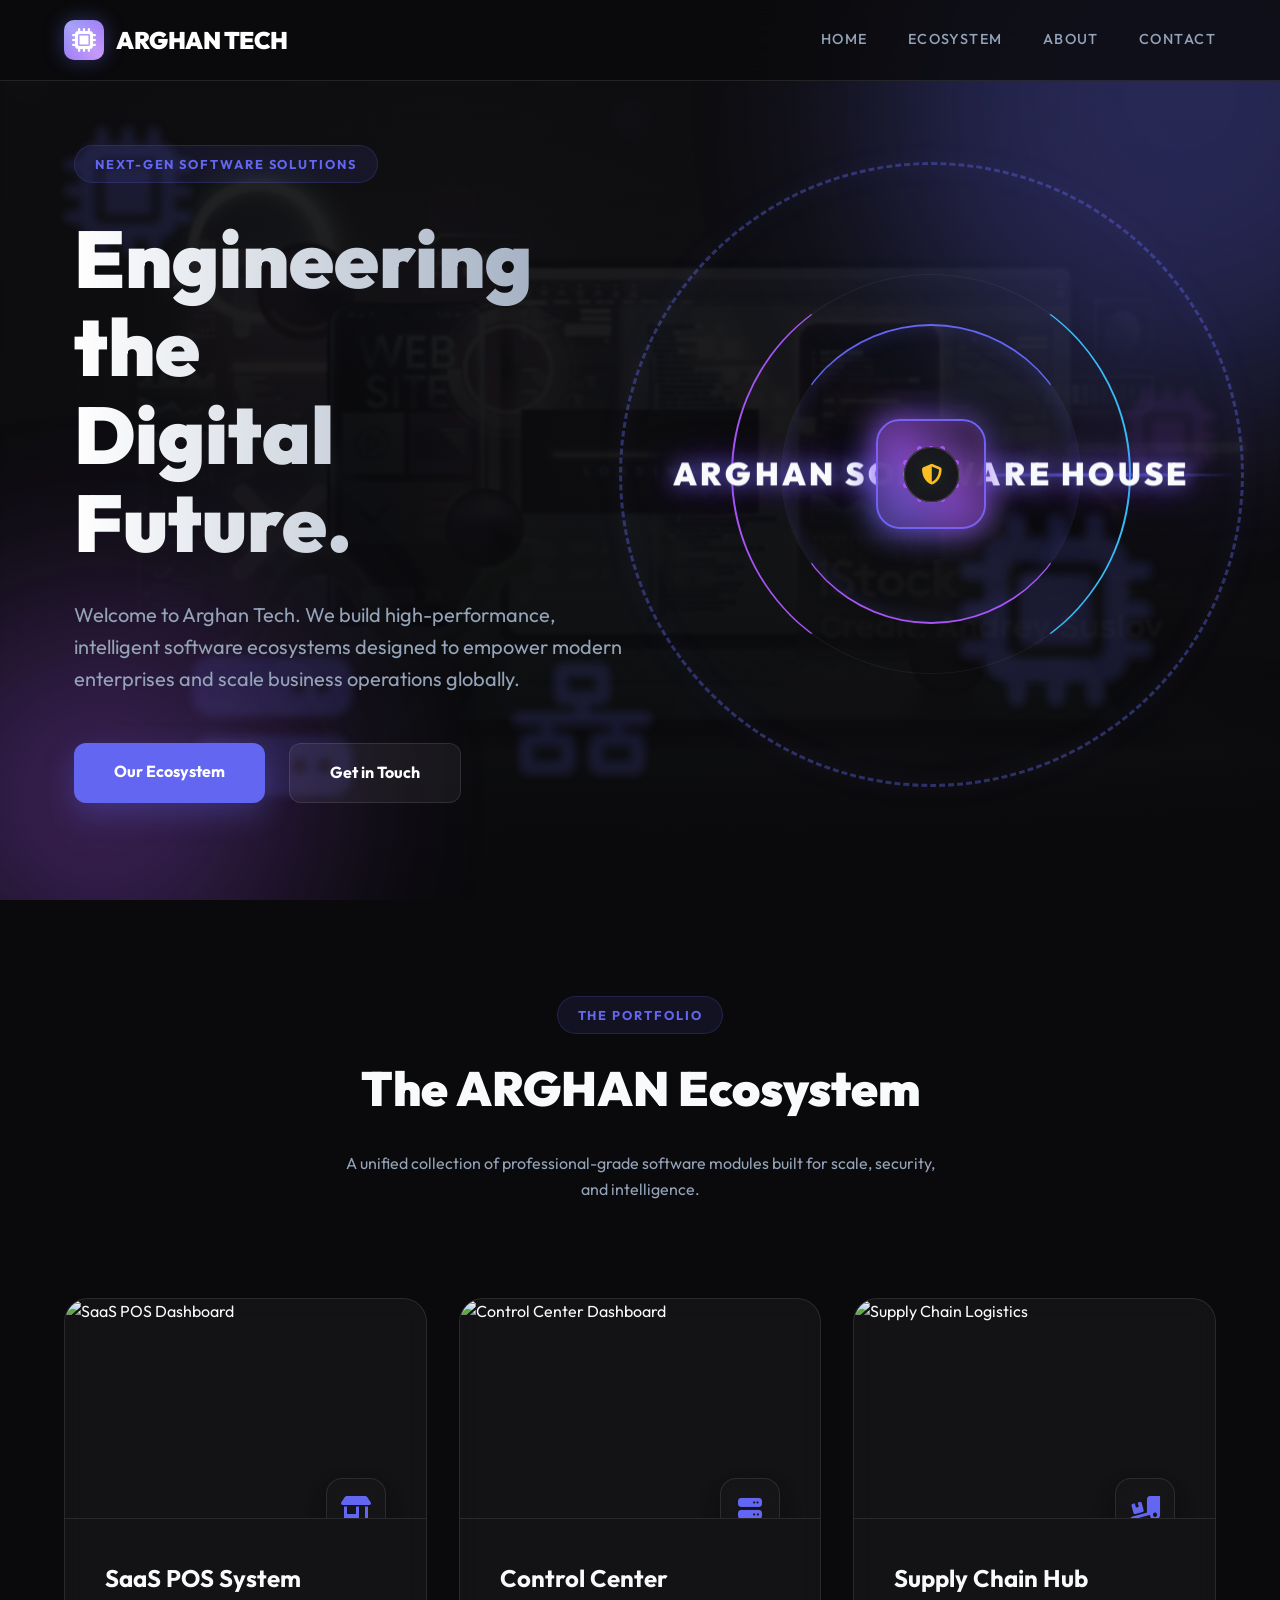
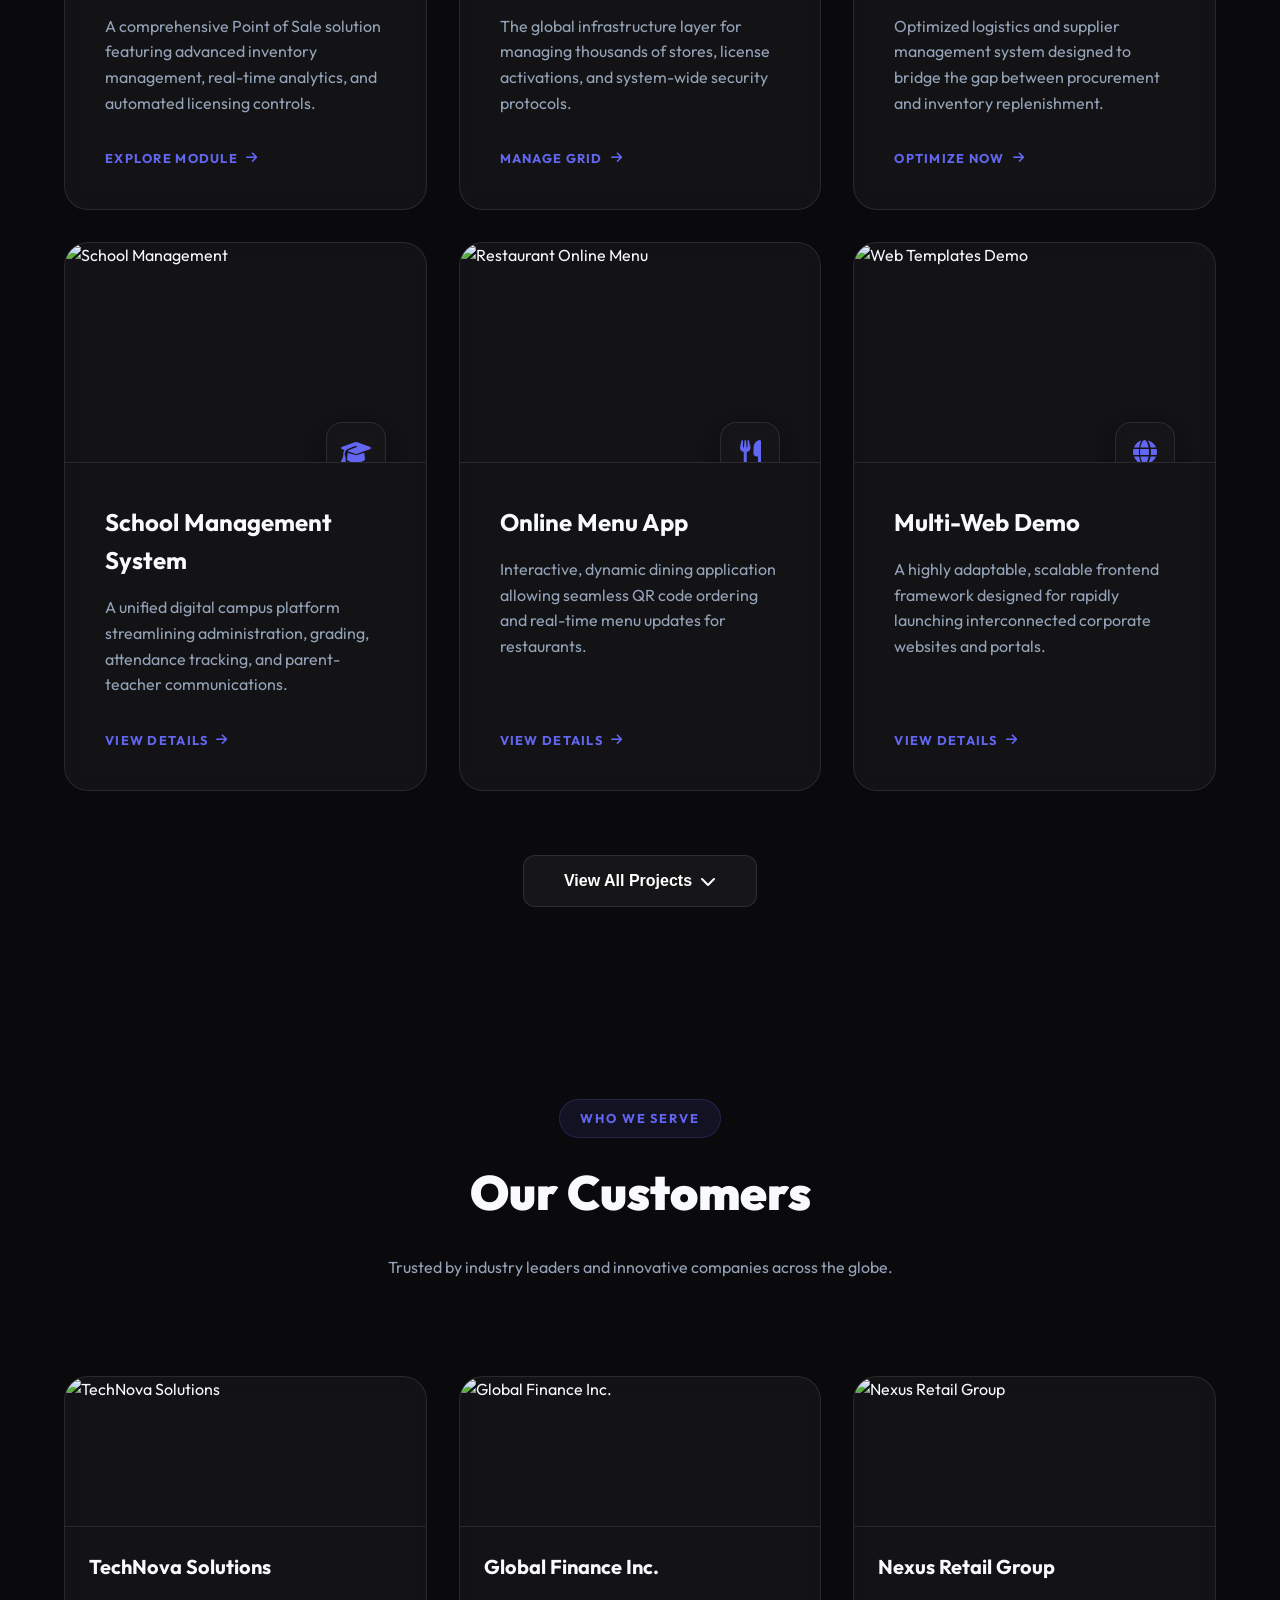
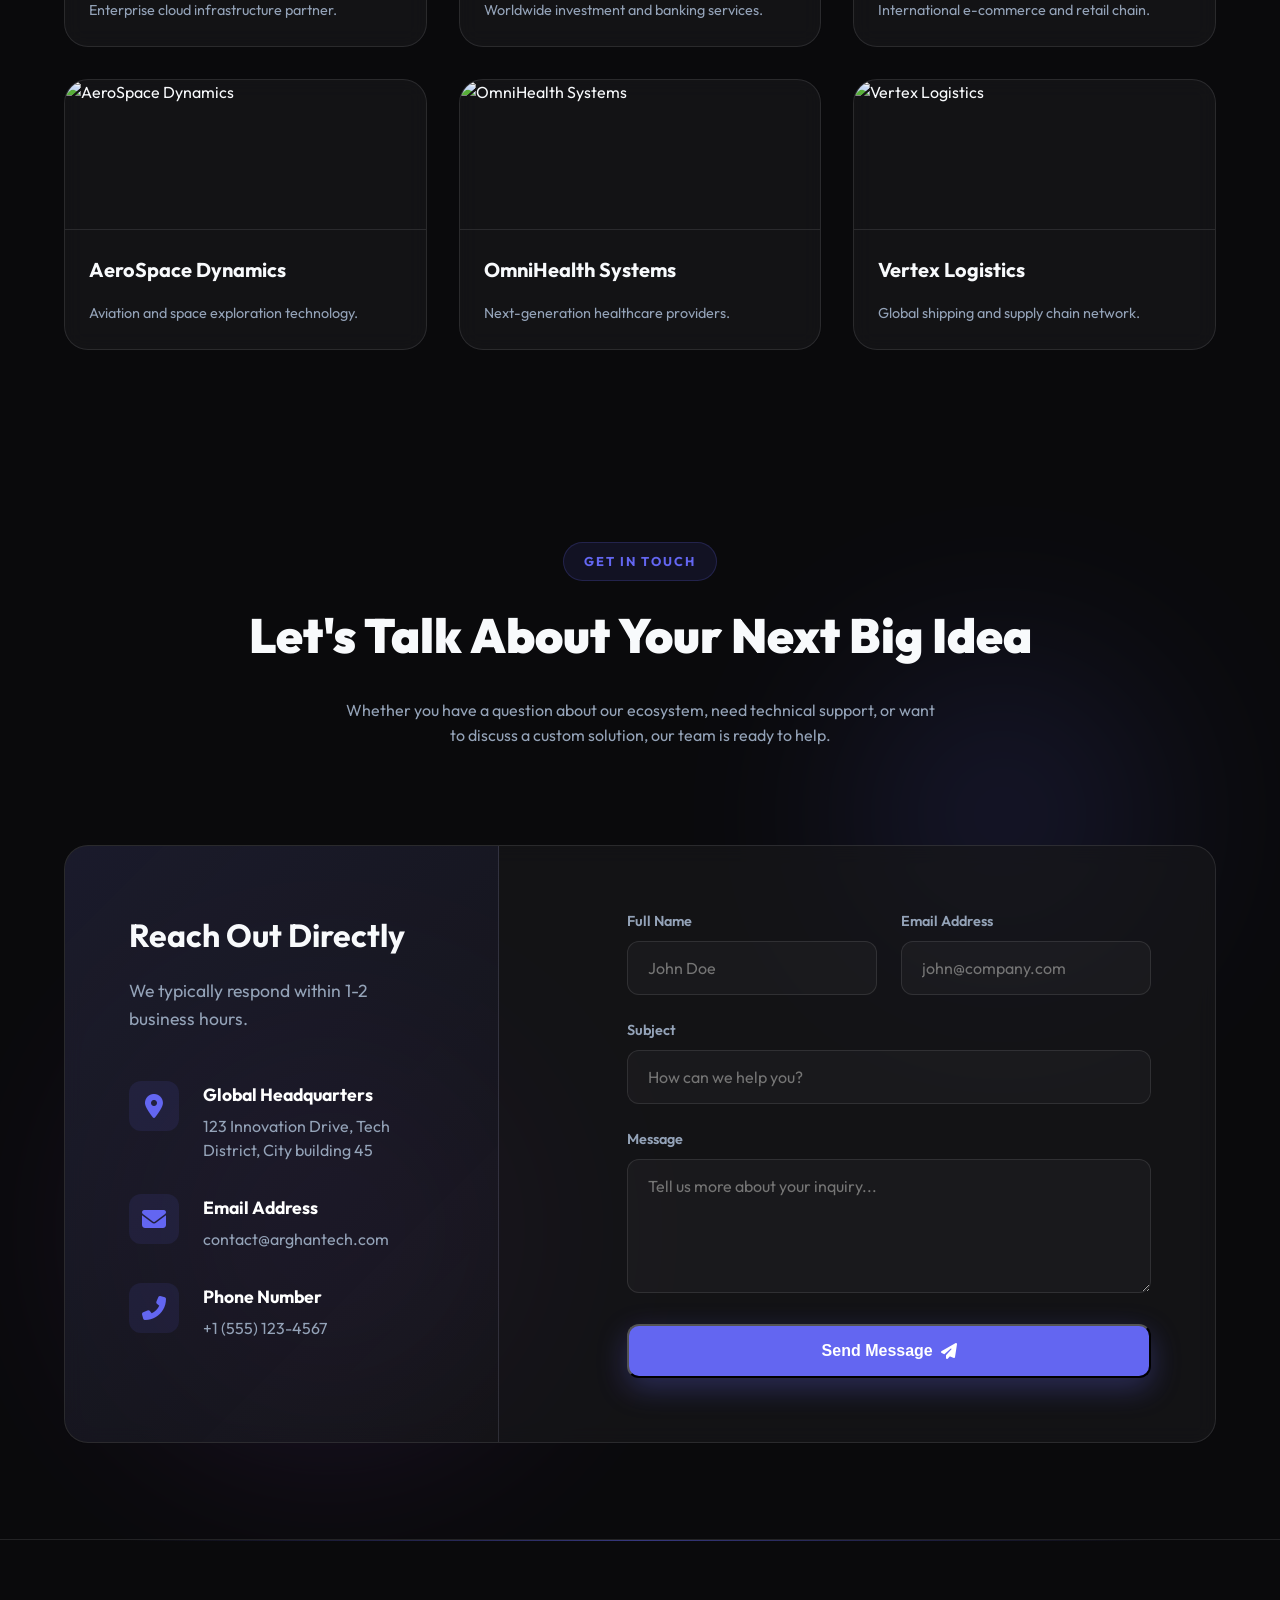
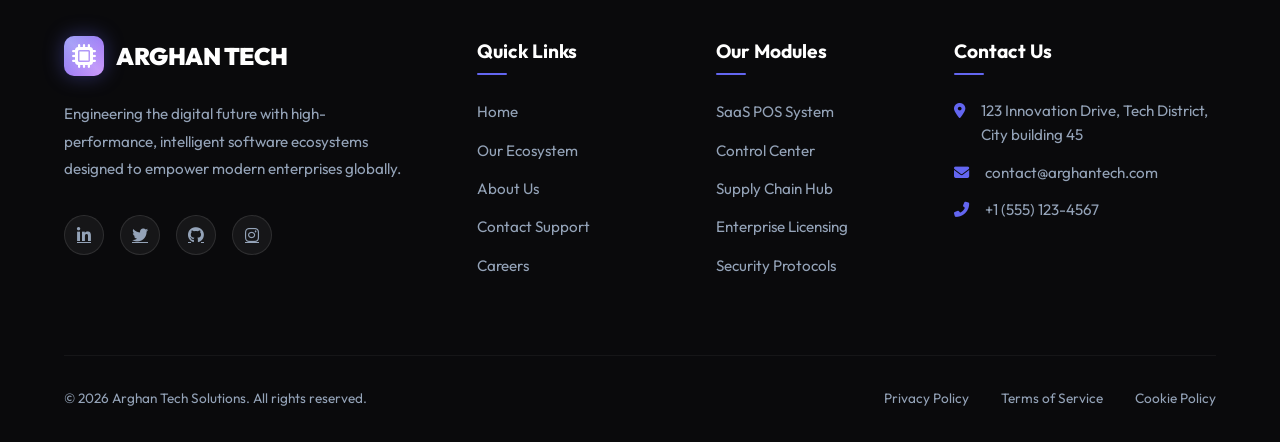
==== index.html @ 289f12d7 "Majestic Hero Animation Upgrade: sync orbits, larger scale, and data flow traces" ====
<!DOCTYPE html>
<html lang="en">

<head>
    <meta charset="UTF-8">
    <meta name="viewport" content="width=device-width, initial-scale=1.0">
    <title>ARGHAN TECH | Official Company Website</title>
    <!-- Fonts -->
    <link rel="preconnect" href="https://fonts.googleapis.com">
    <link rel="preconnect" href="https://fonts.gstatic.com" crossorigin>
    <link href="https://fonts.googleapis.com/css2?family=Outfit:wght@100..900&display=swap" rel="stylesheet">
    <!-- Icons -->
    <link rel="stylesheet" href="https://cdnjs.cloudflare.com/ajax/libs/font-awesome/6.4.0/css/all.min.css">
    <!-- Styles -->
    <link rel="stylesheet" href="css/style.css">
</head>

<body>

    <!-- Background Orbs Wrapper -->
    <div class="bg-orbs-wrapper">
        <div class="orb orb-1"></div>
        <div class="orb orb-2"></div>
    </div>

    <!-- Navigation -->
    <nav id="navbar">
        <div class="container">
            <div class="nav-inner">
                <a href="#" class="logo">
                    <div class="logo-icon">
                        <i class="fas fa-microchip"></i>
                    </div>
                    <span>ARGHAN TECH</span>
                </a>
                <div class="nav-links">
                    <a href="#hero">Home</a>
                    <a href="#ecosystem">Ecosystem</a>
                    <a href="#about">About</a>
                    <a href="#contact">Contact</a>
                </div>
                <button class="hamburger" id="hamburger">
                    <i class="fas fa-bars"></i>
                </button>
            </div>
        </div>
    </nav>

    <!-- Hero Section -->
    <section id="hero" class="hero">

        <!-- Hero Background Image Full Width -->
        <div class="hero-bg-image"
            style="position: absolute; top: 0; left: 0; width: 100%; height: 100%; z-index: 0; overflow: hidden;">
            <img src="assets/arghand-dev.jpg" alt="Background Developers"
                style="width: 100%; height: 100%; object-fit: cover; opacity: 30%; filter: grayscale(80%) blur(1px);">
            <!-- Gradient Overlay -->
            <div
                style="position: absolute; inset: 0; background: linear-gradient(to bottom, rgba(10, 10, 12, 0.6) 0%, rgba(10, 10, 12, 1) 100%);">
            </div>
        </div>

        <!-- Shooting Stars Interactive Layer -->
        <div class="star-layer" style="z-index: 2;">
            <div class="star-elem s1"></div>
            <div class="star-elem s2"></div>
            <div class="star-elem s3"></div>

            <!-- Floating Chips -->
            <div class="bg-microchip c1"><i class="fas fa-microchip"></i></div>
            <div class="bg-microchip c2"><i class="fas fa-microchip"></i></div>
            <div class="bg-microchip c3"><i class="fas fa-microchip"></i></div>
            <div class="bg-microchip c4"><i class="fas fa-server"></i></div>
            <div class="bg-microchip c5"><i class="fas fa-network-wired"></i></div>
        </div>

        <div class="container">
            <div class="hero-wrapper">
                <div class="hero-content">
                    <span class="badge">Next-Gen Software Solutions</span>
                    <h1>Engineering the <br>Digital Future.</h1>
                    <p>Welcome to Arghan Tech. We build high-performance, intelligent software ecosystems designed
                        to
                        empower modern enterprises and scale business operations globally.</p>
                    <div class="cta-group">
                        <a href="#ecosystem" class="btn btn-primary">Our Ecosystem</a>
                        <a href="#contact" class="btn btn-secondary">Get in Touch</a>
                    </div>
                </div>

                <!-- Animated Tech Visual -->
                <div class="hero-visual">
                    <div class="tech-core">
                        <!-- Floating Brand Text Effect -->
                        <div class="animated-brand">ARGHAN SOFTWARE HOUSE</div>

                        <!-- Glowing Rings -->
                        <div class="ring ring-1"></div>
                        <div class="ring ring-2"></div>
                        <div class="ring ring-3"></div>

                        <!-- Circuit Traces (Wires) -->
                        <div class="circuit-trace trace-1"></div>
                        <div class="circuit-trace trace-2"></div>
                        <div class="circuit-trace trace-3"></div>
                        <div class="circuit-trace trace-4"></div>

                        <!-- Central Microchip -->
                        <div class="core-chip">
                            <i class="fas fa-microchip"></i>
                        </div>
                        <!-- Floating Nodes -->
                        <div class="floating-node node-1"><i class="fas fa-server"></i></div>
                        <div class="floating-node node-2"><i class="fas fa-network-wired"></i></div>
                        <div class="floating-node node-3"><i class="fas fa-database"></i></div>
                        <div class="floating-node node-4"><i class="fas fa-shield-alt"></i></div>
                    </div>
                </div>
            </div>
        </div>
    </section>

    <!-- Project Ecosystem -->
    <section id="ecosystem" class="section">
        <div class="container">
            <div class="section-head">
                <div class="badge" style="margin-bottom: 1rem;">The Portfolio</div>
                <h2>The ARGHAN Ecosystem</h2>
                <p style="color: var(--text-secondary); max-width: 600px; margin: 0 auto;">A unified collection of
                    professional-grade software modules built for scale, security, and intelligence.</p>
            </div>

            <div class="grid" id="projectGrid">
                <!-- POS Card -->
                <div class="card" onclick="openProjectModal('saas-pos')">
                    <div class="card-image">
                        <img src="https://images.unsplash.com/photo-1551288049-bebda4e38f71?auto=format&fit=crop&q=80&w=800"
                            alt="SaaS POS Dashboard">
                        <div class="card-icon"><i class="fas fa-store-alt"></i></div>
                    </div>
                    <div class="card-content">
                        <h3>SaaS POS System</h3>
                        <p>A comprehensive Point of Sale solution featuring advanced inventory management, real-time
                            analytics, and automated licensing controls.</p>
                        <div class="card-link"><span>Explore Module</span><i class="fas fa-arrow-right"></i></div>
                    </div>
                </div>

                <!-- SuperAdmin Card -->
                <div class="card" onclick="openProjectModal('control-center')">
                    <div class="card-image">
                        <img src="https://images.unsplash.com/photo-1504868584819-f8e8b4b6d7e3?auto=format&fit=crop&q=80&w=800"
                            alt="Control Center Dashboard">
                        <div class="card-icon"><i class="fas fa-server"></i></div>
                    </div>
                    <div class="card-content">
                        <h3>Control Center</h3>
                        <p>The global infrastructure layer for managing thousands of stores, license activations, and
                            system-wide security protocols.</p>
                        <div class="card-link"><span>Manage Grid</span><i class="fas fa-arrow-right"></i></div>
                    </div>
                </div>

                <!-- Suppliers Card -->
                <div class="card" onclick="openProjectModal('supply-chain')">
                    <div class="card-image">
                        <img src="https://images.unsplash.com/photo-1586528116311-ad8ed7c663c0?auto=format&fit=crop&q=80&w=800"
                            alt="Supply Chain Logistics">
                        <div class="card-icon"><i class="fas fa-truck-loading"></i></div>
                    </div>
                    <div class="card-content">
                        <h3>Supply Chain Hub</h3>
                        <p>Optimized logistics and supplier management system designed to bridge the gap between
                            procurement and inventory replenishment.</p>
                        <div class="card-link"><span>Optimize Now</span><i class="fas fa-arrow-right"></i></div>
                    </div>
                </div>

                <!-- School Management System -->
                <div class="card" onclick="openProjectModal('school-management')">
                    <div class="card-image">
                        <img src="https://images.unsplash.com/photo-1524178232363-1fb2b075b655?auto=format&fit=crop&q=80&w=800"
                            alt="School Management">
                        <div class="card-icon"><i class="fas fa-graduation-cap"></i></div>
                    </div>
                    <div class="card-content">
                        <h3>School Management System</h3>
                        <p>A unified digital campus platform streamlining administration, grading, attendance tracking,
                            and parent-teacher communications.</p>
                        <div class="card-link"><span>View Details</span><i class="fas fa-arrow-right"></i></div>
                    </div>
                </div>

                <!-- Online Menu Header -->
                <div class="card" onclick="openProjectModal('online-menu')">
                    <div class="card-image">
                        <img src="https://images.unsplash.com/photo-1555396273-367ea4eb4db5?auto=format&fit=crop&q=80&w=800"
                            alt="Restaurant Online Menu">
                        <div class="card-icon"><i class="fas fa-utensils"></i></div>
                    </div>
                    <div class="card-content">
                        <h3>Online Menu App</h3>
                        <p>Interactive, dynamic dining application allowing seamless QR code ordering and real-time menu
                            updates for restaurants.</p>
                        <div class="card-link"><span>View Details</span><i class="fas fa-arrow-right"></i></div>
                    </div>
                </div>

                <!-- Multi-Web Demo -->
                <div class="card" onclick="openProjectModal('multi-web')">
                    <div class="card-image">
                        <img src="https://images.unsplash.com/photo-1460925895917-afdab827c52f?auto=format&fit=crop&q=80&w=800"
                            alt="Web Templates Demo">
                        <div class="card-icon"><i class="fas fa-globe"></i></div>
                    </div>
                    <div class="card-content">
                        <h3>Multi-Web Demo</h3>
                        <p>A highly adaptable, scalable frontend framework designed for rapidly launching interconnected
                            corporate websites and portals.</p>
                        <div class="card-link"><span>View Details</span><i class="fas fa-arrow-right"></i></div>
                    </div>
                </div>
            </div>

            <!-- View More Button Container -->
            <div style="text-align: center; margin-top: 4rem;">
                <button id="showMoreBtn" class="btn btn-secondary"
                    style="display: inline-flex; align-items: center; gap: 0.5rem;">
                    View All Projects <i class="fas fa-chevron-down transition-icon"></i>
                </button>
            </div>
        </div>
    </section>

    <!-- Customers Section -->
    <section id="customers" class="section">
        <div class="container">
            <div class="section-head">
                <div class="badge" style="margin-bottom: 1rem;">Who We Serve</div>
                <h2>Our Customers</h2>
                <p style="color: var(--text-secondary); max-width: 600px; margin: 0 auto;">Trusted by industry leaders
                    and innovative companies across the globe.</p>
            </div>

            <div class="grid" id="customerGrid">
                <!-- Customer 1 -->
                <div class="card" onclick="openCustomerModal('cust-1')">
                    <div class="card-image" style="height: 150px;">
                        <img src="https://images.unsplash.com/photo-1560179707-f14e90ef3623?auto=format&fit=crop&q=80&w=800"
                            alt="TechNova Solutions">
                    </div>
                    <div class="card-content" style="padding: 1.5rem;">
                        <h3 style="font-size: 1.25rem;">TechNova Solutions</h3>
                        <p style="font-size: 0.9rem; margin-bottom: 0;">Enterprise cloud infrastructure partner.</p>
                    </div>
                </div>
                <!-- Customer 2 -->
                <div class="card" onclick="openCustomerModal('cust-2')">
                    <div class="card-image" style="height: 150px;">
                        <img src="https://images.unsplash.com/photo-1486406146926-c627a92ad1ab?auto=format&fit=crop&q=80&w=800"
                            alt="Global Finance Inc.">
                    </div>
                    <div class="card-content" style="padding: 1.5rem;">
                        <h3 style="font-size: 1.25rem;">Global Finance Inc.</h3>
                        <p style="font-size: 0.9rem; margin-bottom: 0;">Worldwide investment and banking services.</p>
                    </div>
                </div>
                <!-- Customer 3 -->
                <div class="card" onclick="openCustomerModal('cust-3')">
                    <div class="card-image" style="height: 150px;">
                        <img src="https://images.unsplash.com/photo-1497366216548-37526070297c?auto=format&fit=crop&q=80&w=800"
                            alt="Nexus Retail Group">
                    </div>
                    <div class="card-content" style="padding: 1.5rem;">
                        <h3 style="font-size: 1.25rem;">Nexus Retail Group</h3>
                        <p style="font-size: 0.9rem; margin-bottom: 0;">International e-commerce and retail chain.</p>
                    </div>
                </div>
                <!-- Customer 4 -->
                <div class="card" onclick="openCustomerModal('cust-4')">
                    <div class="card-image" style="height: 150px;">
                        <img src="https://images.unsplash.com/photo-1504384308090-c894fdcc538d?auto=format&fit=crop&q=80&w=800"
                            alt="AeroSpace Dynamics">
                    </div>
                    <div class="card-content" style="padding: 1.5rem;">
                        <h3 style="font-size: 1.25rem;">AeroSpace Dynamics</h3>
                        <p style="font-size: 0.9rem; margin-bottom: 0;">Aviation and space exploration technology.</p>
                    </div>
                </div>
                <!-- Customer 5 -->
                <div class="card" onclick="openCustomerModal('cust-5')">
                    <div class="card-image" style="height: 150px;">
                        <img src="https://images.unsplash.com/photo-1556761175-4b46a572b786?auto=format&fit=crop&q=80&w=800"
                            alt="OmniHealth Systems">
                    </div>
                    <div class="card-content" style="padding: 1.5rem;">
                        <h3 style="font-size: 1.25rem;">OmniHealth Systems</h3>
                        <p style="font-size: 0.9rem; margin-bottom: 0;">Next-generation healthcare providers.</p>
                    </div>
                </div>
                <!-- Customer 6 -->
                <div class="card" onclick="openCustomerModal('cust-6')">
                    <div class="card-image" style="height: 150px;">
                        <img src="https://images.unsplash.com/photo-1542744173-8e7e53415bb0?auto=format&fit=crop&q=80&w=800"
                            alt="Vertex Logistics">
                    </div>
                    <div class="card-content" style="padding: 1.5rem;">
                        <h3 style="font-size: 1.25rem;">Vertex Logistics</h3>
                        <p style="font-size: 0.9rem; margin-bottom: 0;">Global shipping and supply chain network.</p>
                    </div>
                </div>
            </div>
        </div>
    </section>

    <!-- Contact Section -->
    <section id="contact" class="section" style="background: rgba(10, 10, 12, 0.5); position: relative;">
        <!-- Background decorative elements -->
        <div class="orb orb-1" style="top: 20%; right: 10%; width: 300px; height: 300px; opacity: 0.15;"></div>
        <div class="orb orb-2" style="bottom: 10%; left: 10%; width: 400px; height: 400px; opacity: 0.15;"></div>

        <div class="container">
            <div class="section-head">
                <div class="badge" style="margin-bottom: 1rem;">Get In Touch</div>
                <h2>Let's Talk About Your Next Big Idea</h2>
                <p style="color: var(--text-secondary); max-width: 600px; margin: 0 auto;">Whether you have a question
                    about our ecosystem, need technical support, or want to discuss a custom solution, our team is ready
                    to help.</p>
            </div>

            <div class="contact-wrapper">
                <div class="contact-info-panel">
                    <h3>Reach Out Directly</h3>
                    <p>We typically respond within 1-2 business hours.</p>

                    <ul class="contact-list">
                        <li>
                            <div class="contact-icon"><i class="fas fa-map-marker-alt"></i></div>
                            <div class="contact-text">
                                <strong>Global Headquarters</strong>
                                <span>123 Innovation Drive, Tech District, City building 45</span>
                            </div>
                        </li>
                        <li>
                            <div class="contact-icon"><i class="fas fa-envelope"></i></div>
                            <div class="contact-text">
                                <strong>Email Address</strong>
                                <span>contact@arghantech.com</span>
                            </div>
                        </li>
                        <li>
                            <div class="contact-icon"><i class="fas fa-phone-alt"></i></div>
                            <div class="contact-text">
                                <strong>Phone Number</strong>
                                <span>+1 (555) 123-4567</span>
                            </div>
                        </li>
                    </ul>
                </div>

                <div class="contact-form-panel">
                    <form id="contactForm" class="contact-form">
                        <div class="form-row">
                            <div class="form-group">
                                <label for="name">Full Name</label>
                                <input type="text" id="name" class="form-control" placeholder="John Doe" required>
                            </div>
                            <div class="form-group">
                                <label for="email">Email Address</label>
                                <input type="email" id="email" class="form-control" placeholder="john@company.com"
                                    required>
                            </div>
                        </div>
                        <div class="form-group">
                            <label for="subject">Subject</label>
                            <input type="text" id="subject" class="form-control" placeholder="How can we help you?"
                                required>
                        </div>
                        <div class="form-group">
                            <label for="message">Message</label>
                            <textarea id="message" class="form-control" rows="5"
                                placeholder="Tell us more about your inquiry..." required></textarea>
                        </div>
                        <button type="submit" class="btn btn-primary"
                            style="width: 100%; justify-content: center; display: flex; gap: 0.5rem; align-items: center;">
                            Send Message <i class="fas fa-paper-plane"></i>
                        </button>
                        <div id="formStatus" class="form-status"></div>
                    </form>
                </div>
            </div>
        </div>
    </section>

    <!-- Footer -->
    <footer class="footer">
        <div class="container">
            <div class="footer-grid">
                <!-- Company Info -->
                <div class="footer-col brand-col">
                    <a href="#" class="logo" style="margin-bottom: 1.5rem;">
                        <div class="logo-icon">
                            <i class="fas fa-microchip"></i>
                        </div>
                        <span>ARGHAN TECH</span>
                    </a>
                    <p class="footer-desc">
                        Engineering the digital future with high-performance, intelligent software ecosystems designed
                        to empower modern enterprises globally.
                    </p>
                    <div class="social-links">
                        <a href="#"><i class="fab fa-linkedin-in"></i></a>
                        <a href="#"><i class="fab fa-twitter"></i></a>
                        <a href="#"><i class="fab fa-github"></i></a>
                        <a href="#"><i class="fab fa-instagram"></i></a>
                    </div>
                </div>

                <!-- Quick Links -->
                <div class="footer-col">
                    <h4>Quick Links</h4>
                    <ul>
                        <li><a href="#hero">Home</a></li>
                        <li><a href="#ecosystem">Our Ecosystem</a></li>
                        <li><a href="#about">About Us</a></li>
                        <li><a href="#contact">Contact Support</a></li>
                        <li><a href="#">Careers</a></li>
                    </ul>
                </div>

                <!-- Modules -->
                <div class="footer-col">
                    <h4>Our Modules</h4>
                    <ul>
                        <li><a href="../SaaS_POS_System">SaaS POS System</a></li>
                        <li><a href="../SuperAdminSystem">Control Center</a></li>
                        <li><a href="../Suppliers">Supply Chain Hub</a></li>
                        <li><a href="#">Enterprise Licensing</a></li>
                        <li><a href="#">Security Protocols</a></li>
                    </ul>
                </div>

                <!-- Contact Info -->
                <div class="footer-col">
                    <h4>Contact Us</h4>
                    <ul class="contact-info">
                        <li>
                            <i class="fas fa-map-marker-alt"></i>
                            <span>123 Innovation Drive, Tech District, City building 45</span>
                        </li>
                        <li>
                            <i class="fas fa-envelope"></i>
                            <span>contact@arghantech.com</span>
                        </li>
                        <li>
                            <i class="fas fa-phone-alt"></i>
                            <span>+1 (555) 123-4567</span>
                        </li>
                    </ul>
                </div>
            </div>

            <!-- Footer Bottom -->
            <div class="footer-bottom">
                <div class="footer-bottom-content">
                    <p>&copy; 2026 Arghan Tech Solutions. All rights reserved.</p>
                    <div class="footer-legal">
                        <a href="#">Privacy Policy</a>
                        <a href="#">Terms of Service</a>
                        <a href="#">Cookie Policy</a>
                    </div>
                </div>
            </div>
        </div>
    </footer>

    <!-- Project Fullscreen Modal -->
    <div id="projectModal" class="project-modal">
        <div class="modal-overlay" onclick="closeProjectModal()"></div>
        <div class="modal-content">
            <button class="modal-close" onclick="closeProjectModal()"><i class="fas fa-times"></i></button>
            <div class="modal-body">
                <div class="modal-header">
                    <h2 id="modalTitle">Project Title</h2>
                    <p id="modalDesc">Project description goes here.</p>
                    <div class="modal-action" style="margin-top: 1.5rem;">
                        <a href="#" id="modalLiveLink" class="btn btn-primary" target="_blank">Visit Live Project <i
                                class="fas fa-external-link-alt" style="margin-left: 0.5rem;"></i></a>
                    </div>
                </div>
                <div class="modal-gallery" id="modalGallery">
                    <!-- Images will be injected here via JS -->
                </div>
            </div>
        </div>
    </div>

    <!-- Customer Modal -->
    <div id="customerModal" class="project-modal">
        <div class="modal-overlay" onclick="closeCustomerModal()"></div>
        <div class="modal-content" style="max-width: 600px; height: auto; max-height: 90vh;">
            <button class="modal-close" onclick="closeCustomerModal()"><i class="fas fa-times"></i></button>
            <div class="modal-body" style="padding: 2rem;">
                <img id="custModalImg" src="" alt="Customer Image"
                    style="width: 100%; height: 250px; object-fit: cover; border-radius: 12px; margin-bottom: 1.5rem; border: 1px solid var(--glass-border);">
                <h2 id="custModalTitle" style="color: white; margin-bottom: 0.5rem; font-size: 2rem;">Customer Name</h2>
                <p id="custModalDesc" style="color: var(--text-secondary); line-height: 1.6; font-size: 1rem;">Customer
                    description focusing on their partnership journey with Arghan Tech.</p>
                <div style="margin-top: 2rem; display: flex; gap: 1rem; align-items: center;">
                    <i class="fas fa-globe" style="color: var(--primary-light);"></i>
                    <a href="#" id="custModalLink" target="_blank"
                        style="color: var(--primary-light); text-decoration: none; font-weight: bold; transition: color 0.3s ease;">Visit
                        Website</a>
                </div>
            </div>
        </div>
    </div>

    <script src="js/main.js"></script>
</body>

</html>
---- css/style.css ----
/* 
    ARGHAN TECH - Official Website Style
    Theme: Modern Software Suite / High-Tech
    Aesthetic: Dark, Glassmorphism, Vibrant Accents
*/

:root {
    --bg-dark: #0a0a0c;
    --bg-card: rgba(23, 23, 26, 0.7);
    --accent-indigo: #6366f1;
    --accent-purple: #a855f7;
    --text-primary: #f8fafc;
    --text-secondary: #94a3b8;
    --glass-border: rgba(255, 255, 255, 0.1);
    --font-main: 'Outfit', sans-serif;
    --orbit-radius: 312px;
}

* {
    margin: 0;
    padding: 0;
    box-sizing: border-box;
}

html,
body {
    background-color: var(--bg-dark);
    color: var(--text-primary);
    font-family: var(--font-main);
    line-height: 1.6;
    overflow-x: hidden;
    width: 100%;
}

/* --- Layout --- */
.container {
    max-width: 1200px;
    margin: 0 auto;
    padding: 0 1.5rem;
}

/* --- Navigation --- */
nav {
    position: fixed;
    top: 0;
    width: 100%;
    z-index: 1000;
    backdrop-filter: blur(20px);
    border-bottom: 1px solid var(--glass-border);
    background: rgba(10, 10, 12, 0.8);
    transition: all 0.4s ease;
}

nav .nav-inner {
    display: flex;
    justify-content: space-between;
    align-items: center;
    height: 80px;
}

.logo {
    display: flex;
    align-items: center;
    gap: 0.75rem;
    font-size: 1.5rem;
    font-weight: 900;
    letter-spacing: -0.02em;
    text-transform: uppercase;
    text-decoration: none;
    color: white;
}

.logo-icon {
    width: 40px;
    height: 40px;
    background: linear-gradient(135deg, var(--accent-indigo), var(--accent-purple));
    border-radius: 10px;
    display: grid;
    place-items: center;
    box-shadow: 0 0 20px rgba(99, 102, 241, 0.4);
    position: relative;
    overflow: hidden;
}

.logo-icon::after {
    content: '';
    position: absolute;
    width: 200%;
    height: 200%;
    background: linear-gradient(45deg, transparent, rgba(255, 255, 255, 0.4), transparent);
    top: -50%;
    left: -50%;
    animation: shine 3s infinite;
}

@keyframes shine {
    0% {
        transform: translateX(-150%) translateY(-150%) rotate(45deg);
    }

    100% {
        transform: translateX(150%) translateY(150%) rotate(45deg);
    }
}

.nav-links {
    display: flex;
    gap: 2.5rem;
}

.nav-links a {
    text-decoration: none;
    color: var(--text-secondary);
    font-weight: 500;
    font-size: 0.9rem;
    transition: color 0.3s ease;
    text-transform: uppercase;
    letter-spacing: 0.1em;
}

.nav-links a:hover {
    color: var(--accent-indigo);
}

/* --- Hero Section --- */
.hero {
    min-height: 100vh;
    display: flex;
    align-items: center;
    position: relative;
    overflow: hidden;
    padding-top: 6rem;
    padding-bottom: 3rem;
}

.hero-wrapper {
    display: flex;
    align-items: center;
    justify-content: space-between;
    gap: 2rem;
    width: 100%;
    position: relative;
    z-index: 10;
}

.hero-content {
    flex: 1;
    max-width: 600px;
    position: relative;
    z-index: 20;
}

/* --- Interactive Hero Background Layers --- */
.star-layer {
    position: fixed;
    inset: 0;
    pointer-events: none;
    z-index: 0;
    overflow: hidden;
}

.star-elem {
    position: absolute;
    width: 3px;
    height: 3px;
    background: #fff;
    border-radius: 50%;
    box-shadow: 0 0 15px 5px rgba(255, 255, 255, 0.9), 0 0 30px 10px rgba(99, 102, 241, 0.5);
    opacity: 0;
}

/* 4-point lens flare effect */
.star-elem::before,
.star-elem::after {
    content: '';
    position: absolute;
    top: 50%;
    left: 50%;
    background: radial-gradient(circle, rgba(255, 255, 255, 1) 0%, rgba(255, 255, 255, 0) 70%);
    transform: translate(-50%, -50%);
    border-radius: 50%;
}

.star-elem::before {
    width: 30px;
    height: 1px;
}

.star-elem::after {
    width: 1px;
    height: 30px;
}

.s1 {
    animation: shootingStar1 25s ease-in-out infinite;
    transform: scale(0.8);
}

.s2 {
    animation: shootingStar2 35s ease-in-out infinite 5s;
    transform: scale(1.1);
}

.s3 {
    animation: shootingStar3 28s ease-in-out infinite 2s;
    transform: scale(0.6);
}

@keyframes shootingStar1 {
    0% {
        top: -10%;
        left: 20%;
        opacity: 0;
        transform: scale(0.5) rotate(0deg);
    }

    20% {
        opacity: 1;
    }

    80% {
        opacity: 1;
    }

    100% {
        top: 110%;
        left: 80%;
        opacity: 0;
        transform: scale(1.2) rotate(360deg);
    }
}

@keyframes shootingStar2 {
    0% {
        top: 60%;
        right: -10%;
        opacity: 0;
        transform: scale(0.8) rotate(0deg);
    }

    20% {
        opacity: 1;
    }

    80% {
        opacity: 1;
    }

    100% {
        top: 10%;
        right: 110%;
        opacity: 0;
        transform: scale(1.5) rotate(-360deg);
    }
}

@keyframes shootingStar3 {
    0% {
        bottom: -10%;
        left: 40%;
        opacity: 0;
        transform: scale(0.4) rotate(0deg);
    }

    20% {
        opacity: 1;
    }

    80% {
        opacity: 1;
    }

    100% {
        bottom: 110%;
        left: -10%;
        opacity: 0;
        transform: scale(1) rotate(180deg);
    }
}

.bg-microchip {
    position: absolute;
    color: rgba(99, 102, 241, 0.15);
    font-size: 8rem;
    z-index: 1;
    pointer-events: none;
    filter: blur(4px);
}

.c1 {
    top: 10%;
    left: 5%;
    animation: floatBgChip 15s ease-in-out infinite alternate;
}

.c2 {
    bottom: 15%;
    right: 10%;
    animation: floatBgChip 20s ease-in-out infinite alternate-reverse;
    font-size: 12rem;
}

.c3 {
    top: 40%;
    right: 5%;
    animation: floatBgChip 18s ease-in-out infinite alternate 2s;
    font-size: 6rem;
    color: rgba(168, 85, 247, 0.1);
}

.c4 {
    bottom: 5%;
    left: 15%;
    animation: floatBgChip 22s ease-in-out infinite alternate 1s;
    font-size: 10rem;
}

.c5 {
    top: 70%;
    left: 40%;
    animation: floatBgChip 25s ease-in-out infinite alternate 4s;
    font-size: 7rem;
}

@keyframes floatBgChip {
    0% {
        transform: translateY(0) rotate(-10deg);
    }

    100% {
        transform: translateY(-50px) rotate(10deg);
    }
}

/* --- Tech Core Animation Showcase --- */
.hero-visual {
    flex: 1;
    display: flex;
    justify-content: center;
    align-items: center;
    position: relative;
    perspective: 1200px;
    animation: fadeInUp 1s ease 0.8s both;
}

.tech-core {
    position: relative;
    width: 500px;
    height: 500px;
    display: flex;
    justify-content: center;
    align-items: center;
    transform-style: preserve-3d;
    animation: floatCore 6s ease-in-out infinite;
}

.animated-brand {
    position: absolute;
    top: 50%;
    left: 50%;
    transform: translate(-50%, -50%);
    font-size: 2rem;
    font-weight: 900;
    white-space: nowrap;
    color: var(--text-primary);
    text-shadow: 0 0 20px rgba(99, 102, 241, 0.8), 0 0 40px rgba(168, 85, 247, 0.6);
    z-index: 5;
    animation: flyBrandText 8s ease-in-out infinite;
    pointer-events: none;
    letter-spacing: 0.1em;
}

@keyframes flyBrandText {
    0% {
        transform: translate(-50%, -50%) translateZ(-400px) scale(0.4);
        opacity: 0;
        filter: blur(10px);
    }

    25% {
        transform: translate(-50%, -50%) translateZ(50px) scale(0.50);
        opacity: 1;
        filter: blur(0px);
    }

    75% {
        transform: translate(-50%, -50%) translateZ(50px) scale(0.50);
        opacity: 1;
        filter: blur(0px);
    }

    100% {
        transform: translate(-50%, -50%) translateZ(-400px) scale(0.4);
        opacity: 0;
        filter: blur(10px);
    }
}

.core-chip {
    width: 110px;
    height: 110px;
    background: rgba(23, 23, 26, 0.9);
    border: 2px solid var(--accent-indigo);
    border-radius: 24px;
    display: flex;
    justify-content: center;
    align-items: center;
    font-size: 3.5rem;
    color: var(--accent-purple);
    box-shadow: 0 0 35px rgba(99, 102, 241, 0.4), inset 0 0 20px rgba(168, 85, 247, 0.4);
    position: relative;
    z-index: 10;
    backdrop-filter: blur(10px);
}

.core-chip::after {
    content: '';
    position: absolute;
    inset: -6px;
    background: linear-gradient(45deg, var(--accent-indigo), var(--accent-purple), transparent);
    border-radius: 28px;
    z-index: -1;
    filter: blur(15px);
    opacity: 0.7;
    animation: pulseGlow 3s infinite alternate;
}

.ring {
    position: absolute;
    border-radius: 50%;
    border: 1px solid rgba(255, 255, 255, 0.05);
    transform-style: preserve-3d;
}

.ring-1 {
    width: 60%;
    height: 60%;
    border-top: 2px solid var(--accent-indigo);
    border-bottom: 2px solid var(--accent-purple);
    animation: rotate3d 12s linear infinite;
    box-shadow: 0 0 20px rgba(99, 102, 241, 0.2) inset;
}

.ring-2 {
    width: 80%;
    height: 80%;
    border-left: 2px solid var(--accent-purple);
    border-right: 2px solid #38bdf8;
    animation: rotate3dReverse 18s linear infinite;
}

.ring-3 {
    width: 125%;
    height: 125%;
    border: 3px dashed rgba(99, 102, 241, 0.4);
    border-radius: 50%;
    animation: spinReverse 45s linear infinite;
    box-shadow: 0 0 30px rgba(99, 102, 241, 0.05), inset 0 0 30px rgba(99, 102, 241, 0.05);
}

.floating-node {
    position: absolute;
    width: 55px;
    height: 55px;
    top: 50%;
    left: 50%;
    margin-top: -27.5px;
    margin-left: -27.5px;
    background: rgba(23, 23, 26, 0.85);
    border: 1px solid rgba(255, 255, 255, 0.15);
    border-radius: 50%;
    display: flex;
    justify-content: center;
    align-items: center;
    color: white;
    font-size: 1.3rem;
    backdrop-filter: blur(8px);
    z-index: 20;
    transition: all 0.3s ease;
}

.node-1 {
    color: #38bdf8;
    animation: orbit1 12s linear infinite;
}

.node-2 {
    color: var(--accent-purple);
    animation: orbit2 15s linear infinite;
}

.node-3 {
    color: #4ade80;
    animation: orbit3 20s linear infinite;
}

.node-4 {
    color: #fbbf24;
    animation: orbit4 25s linear infinite;
}

/* Circuit Traces (Wires) */
.circuit-trace {
    position: absolute;
    height: 2px;
    width: var(--orbit-radius);
    background: linear-gradient(90deg,
            rgba(99, 102, 241, 0) 0%,
            var(--accent-indigo) 50%,
            rgba(99, 102, 241, 0) 100%);
    transform-origin: left center;
    left: 50%;
    top: 50%;
    filter: blur(1px);
    opacity: 0.4;
    pointer-events: none;
    z-index: 2;
}

.trace-1 {
    animation: traceOrbit1 12s linear infinite, tracePulse 3s ease-in-out infinite;
}

.trace-2 {
    animation: traceOrbit2 15s linear infinite, tracePulse 3s ease-in-out infinite 0.75s;
}

.trace-3 {
    animation: traceOrbit3 20s linear infinite, tracePulse 3s ease-in-out infinite 1.5s;
}

.trace-4 {
    animation: traceOrbit4 25s linear infinite, tracePulse 3s ease-in-out infinite 2.25s;
}

@keyframes tracePulse {

    0%,
    100% {
        opacity: 0.1;
        filter: blur(2px);
    }

    50% {
        opacity: 0.8;
        filter: blur(0px);
        box-shadow: 0 0 15px var(--accent-indigo);
    }
}

@keyframes traceOrbit1 {
    0% {
        transform: rotate(0deg);
    }

    100% {
        transform: rotate(360deg);
    }
}

@keyframes traceOrbit2 {
    0% {
        transform: rotate(90deg);
    }

    100% {
        transform: rotate(450deg);
    }
}

@keyframes traceOrbit3 {
    0% {
        transform: rotate(180deg);
    }

    100% {
        transform: rotate(540deg);
    }
}

@keyframes traceOrbit4 {
    0% {
        transform: rotate(270deg);
    }

    100% {
        transform: rotate(630deg);
    }
}


@keyframes floatCore {

    0%,
    100% {
        transform: translateY(0) rotateX(10deg) rotateY(-10deg);
    }

    50% {
        transform: translateY(-20px) rotateX(15deg) rotateY(-5deg);
    }
}

@keyframes rotate3d {
    0% {
        transform: rotateX(60deg) rotateY(0deg) rotateZ(0deg);
    }

    100% {
        transform: rotateX(60deg) rotateY(360deg) rotateZ(360deg);
    }
}

@keyframes rotate3dReverse {
    0% {
        transform: rotateX(45deg) rotateY(360deg) rotateZ(0deg);
    }

    100% {
        transform: rotateX(45deg) rotateY(0deg) rotateZ(-360deg);
    }
}

@keyframes spin {
    to {
        transform: rotate(360deg);
    }
}

@keyframes spinReverse {
    to {
        transform: rotate(-360deg);
    }
}

@keyframes pulseGlow {
    0% {
        opacity: 0.4;
        filter: blur(10px);
        transform: scale(0.95);
    }

    100% {
        opacity: 1;
        filter: blur(25px);
        transform: scale(1.05);
    }
}

@keyframes orbit1 {
    0% {
        transform: rotate(0deg) translateX(var(--orbit-radius)) rotate(0deg);
    }

    100% {
        transform: rotate(360deg) translateX(var(--orbit-radius)) rotate(-360deg);
    }
}

@keyframes orbit2 {
    0% {
        transform: rotate(90deg) translateX(var(--orbit-radius)) rotate(-90deg);
    }

    100% {
        transform: rotate(450deg) translateX(var(--orbit-radius)) rotate(-450deg);
    }
}

@keyframes orbit3 {
    0% {
        transform: rotate(180deg) translateX(var(--orbit-radius)) rotate(-180deg);
    }

    100% {
        transform: rotate(540deg) translateX(var(--orbit-radius)) rotate(-540deg);
    }
}

@keyframes orbit4 {
    0% {
        transform: rotate(270deg) translateX(var(--orbit-radius)) rotate(-270deg);
    }

    100% {
        transform: rotate(630deg) translateX(var(--orbit-radius)) rotate(-630deg);
    }
}

.badge {
    display: inline-block;
    padding: 0.5rem 1.25rem;
    background: rgba(99, 102, 241, 0.1);
    border: 1px solid rgba(99, 102, 241, 0.2);
    border-radius: 100px;
    color: var(--accent-indigo);
    font-size: 0.8rem;
    font-weight: 700;
    text-transform: uppercase;
    letter-spacing: 0.15em;
    margin-bottom: 2rem;
    animation: fadeInDown 1s ease;
}

.hero h1 {
    font-size: 5rem;
    line-height: 1.1;
    font-weight: 900;
    margin-bottom: 2rem;
    background: linear-gradient(to right, #fff, #94a3b8);
    -webkit-background-clip: text;
    -webkit-text-fill-color: transparent;
    animation: fadeInUp 1s ease 0.2s both;
}

.hero p {
    font-size: 1.25rem;
    color: var(--text-secondary);
    margin-bottom: 3rem;
    max-width: 600px;
    animation: fadeInUp 1s ease 0.4s both;
}

.cta-group {
    display: flex;
    gap: 1.5rem;
    animation: fadeInUp 1s ease 0.6s both;
}

.btn {
    padding: 1rem 2.5rem;
    border-radius: 12px;
    font-weight: 700;
    text-decoration: none;
    transition: all 0.3s ease;
    font-size: 1rem;
    display: inline-block;
}

.btn-primary {
    background: var(--accent-indigo);
    color: white;
    box-shadow: 0 10px 30px rgba(99, 102, 241, 0.3);
}

.btn-primary:hover {
    transform: translateY(-5px);
    box-shadow: 0 20px 40px rgba(99, 102, 241, 0.4);
}

.btn-secondary {
    background: rgba(255, 255, 255, 0.05);
    color: white;
    border: 1px solid var(--glass-border);
}

.btn-secondary:hover {
    background: rgba(255, 255, 255, 0.1);
    transform: translateY(-5px);
}

.bg-orbs-wrapper {
    position: fixed;
    inset: 0;
    z-index: 1;
    overflow: hidden;
    pointer-events: none;
}

.orb {
    position: absolute;
    border-radius: 50%;
    filter: blur(100px);
    opacity: 0.3;
}

.orb-1 {
    width: 600px;
    height: 600px;
    background: var(--accent-indigo);
    top: -200px;
    right: -200px;
    animation: float 20s infinite alternate;
}

.orb-2 {
    width: 400px;
    height: 400px;
    background: var(--accent-purple);
    bottom: -100px;
    left: -100px;
    animation: float 15s infinite alternate-reverse;
}

@keyframes float {
    0% {
        transform: translate(0, 0) scale(1);
    }

    100% {
        transform: translate(100px, 50px) scale(1.1);
    }
}

/* --- Section: Software Ecosystem --- */
.section {
    padding: 6rem 0;
}

.section-head {
    text-align: center;
    margin-bottom: 6rem;
}

.section-head h2 {
    font-size: 3rem;
    font-weight: 900;
    margin-bottom: 1.5rem;
}

.grid {
    display: grid;
    grid-template-columns: repeat(3, 1fr);
    gap: 2rem;
}

.card {
    background: var(--bg-card);
    backdrop-filter: blur(10px);
    border: 1px solid var(--glass-border);
    border-radius: 24px;
    transition: all 0.4s ease;
    overflow: hidden;
    position: relative;
    cursor: pointer;
    display: flex;
    flex-direction: column;
}

.card-image {
    width: 100%;
    height: 220px;
    position: relative;
    overflow: hidden;
    border-bottom: 1px solid var(--glass-border);
}

.card-image img {
    width: 100%;
    height: 100%;
    object-fit: cover;
    transition: transform 0.6s ease;
}

.card:hover .card-image img {
    transform: scale(1.08);
}

.card-content {
    padding: 2.5rem;
    display: flex;
    flex-direction: column;
    flex: 1;
}

.card::before {
    content: '';
    position: absolute;
    inset: 0;
    background: linear-gradient(135deg, rgba(99, 102, 241, 0.1), transparent);
    opacity: 0;
    transition: opacity 0.4s ease;
    pointer-events: none;
}

.card:hover {
    transform: translateY(-10px);
    border-color: var(--accent-indigo);
    box-shadow: 0 30px 60px rgba(0, 0, 0, 0.5);
}

.card:hover::before {
    opacity: 1;
}

.card-icon {
    position: absolute;
    bottom: -20px;
    right: 2.5rem;
    width: 60px;
    height: 60px;
    background: var(--bg-card);
    border: 1px solid var(--glass-border);
    backdrop-filter: blur(10px);
    border-radius: 16px;
    display: flex;
    align-items: center;
    justify-content: center;
    font-size: 1.5rem;
    color: var(--accent-indigo);
    transition: all 0.4s ease;
    z-index: 2;
    box-shadow: 0 10px 20px rgba(0, 0, 0, 0.3);
}

.card:hover .card-icon {
    background: var(--accent-indigo);
    color: white;
    transform: translateY(-5px);
}

.card h3 {
    font-size: 1.5rem;
    margin-bottom: 1rem;
}

.card p {
    color: var(--text-secondary);
    margin-bottom: 2rem;
    flex: 1;
    /* Pushes the link down */
}

.card-link {
    display: flex;
    align-items: center;
    gap: 0.5rem;
    color: var(--accent-indigo);
    font-weight: 700;
    text-transform: uppercase;
    font-size: 0.8rem;
    letter-spacing: 0.1em;
    margin-top: auto;
}

.transition-icon {
    transition: transform 0.3s ease;
}

.transition-icon.rotate {
    transform: rotate(180deg);
}

/* --- Animations --- */
@keyframes fadeInUp {
    from {
        opacity: 0;
        transform: translateY(40px);
    }

    to {
        opacity: 1;
        transform: translateY(0);
    }
}

@keyframes fadeInDown {
    from {
        opacity: 0;
        transform: translateY(-40px);
    }

    to {
        opacity: 1;
        transform: translateY(0);
    }
}

.hamburger {
    display: none;
    font-size: 1.5rem;
    color: var(--text-primary);
    cursor: pointer;
    background: none;
    border: none;
}

/* --- Contact Section Styles --- */
.contact-wrapper {
    display: grid;
    grid-template-columns: 1fr 1.5fr;
    gap: 4rem;
    background: var(--bg-card);
    border: 1px solid var(--glass-border);
    border-radius: 24px;
    backdrop-filter: blur(10px);
    overflow: hidden;
    position: relative;
    z-index: 10;
}

.contact-info-panel {
    padding: 4rem;
    background: linear-gradient(135deg, rgba(99, 102, 241, 0.1), transparent);
    border-right: 1px solid var(--glass-border);
}

.contact-info-panel h3 {
    font-size: 2rem;
    margin-bottom: 1rem;
}

.contact-info-panel>p {
    color: var(--text-secondary);
    margin-bottom: 3rem;
    font-size: 1.1rem;
}

.contact-list {
    list-style: none;
    padding: 0;
    margin: 0;
    display: flex;
    flex-direction: column;
    gap: 2rem;
}

.contact-list li {
    display: flex;
    align-items: flex-start;
    gap: 1.5rem;
}

.contact-icon {
    width: 50px;
    height: 50px;
    border-radius: 12px;
    background: rgba(99, 102, 241, 0.1);
    color: var(--accent-indigo);
    display: flex;
    align-items: center;
    justify-content: center;
    font-size: 1.5rem;
    flex-shrink: 0;
}

.contact-text {
    display: flex;
    flex-direction: column;
    gap: 0.3rem;
}

.contact-text strong {
    font-size: 1.1rem;
    color: white;
}

.contact-text span {
    color: var(--text-secondary);
    line-height: 1.5;
}

.contact-form-panel {
    padding: 4rem;
}

.form-row {
    display: grid;
    grid-template-columns: 1fr 1fr;
    gap: 1.5rem;
}

.form-group {
    margin-bottom: 1.5rem;
}

.form-group label {
    display: block;
    margin-bottom: 0.5rem;
    font-weight: 600;
    color: var(--text-secondary);
    font-size: 0.9rem;
}

.form-control {
    width: 100%;
    padding: 1rem 1.25rem;
    background: rgba(255, 255, 255, 0.03);
    border: 1px solid var(--glass-border);
    border-radius: 12px;
    color: white;
    font-family: inherit;
    font-size: 1rem;
    transition: all 0.3s ease;
}

.form-control:focus {
    outline: none;
    border-color: var(--accent-indigo);
    background: rgba(255, 255, 255, 0.05);
    box-shadow: 0 0 0 4px rgba(99, 102, 241, 0.1);
}

textarea.form-control {
    resize: vertical;
    min-height: 120px;
}

.form-status {
    margin-top: 1.5rem;
    padding: 1rem;
    border-radius: 8px;
    text-align: center;
    display: none;
    font-weight: 600;
}

.form-status.success {
    display: block;
    background: rgba(74, 222, 128, 0.1);
    color: #4ade80;
    border: 1px solid rgba(74, 222, 128, 0.2);
}

.form-status.error {
    display: block;
    background: rgba(248, 113, 113, 0.1);
    color: #f87171;
    border: 1px solid rgba(248, 113, 113, 0.2);
}

/* --- Footer Styles --- */
.footer {
    background: rgba(10, 10, 12, 0.95);
    border-top: 1px solid var(--glass-border);
    padding: 6rem 0 0 0;
    position: relative;
    overflow: hidden;
}

/* Subtle glow behind footer */
.footer::before {
    content: '';
    position: absolute;
    top: 0;
    left: 50%;
    transform: translateX(-50%);
    width: 80%;
    height: 1px;
    background: linear-gradient(90deg, transparent, var(--accent-indigo), transparent);
    opacity: 0.5;
}

.footer-grid {
    display: grid;
    grid-template-columns: 2fr 1fr 1fr 1.5fr;
    gap: 4rem;
    margin-bottom: 4rem;
}

.brand-col .logo {
    display: inline-flex;
    /* override nav logo padding */
    padding: 0;
}

.footer-desc {
    color: var(--text-secondary);
    line-height: 1.8;
    margin-bottom: 2rem;
    font-size: 0.95rem;
}

.social-links {
    display: flex;
    gap: 1rem;
}

.social-links a {
    width: 40px;
    height: 40px;
    border-radius: 50%;
    background: rgba(255, 255, 255, 0.05);
    border: 1px solid var(--glass-border);
    display: flex;
    align-items: center;
    justify-content: center;
    color: var(--text-secondary);
    transition: all 0.3s ease;
}

.social-links a:hover {
    background: var(--accent-indigo);
    color: white;
    transform: translateY(-3px);
    box-shadow: 0 5px 15px rgba(99, 102, 241, 0.4);
    border-color: var(--accent-indigo);
}

.footer-col h4 {
    color: white;
    font-size: 1.2rem;
    font-weight: 700;
    margin-bottom: 1.5rem;
    position: relative;
    padding-bottom: 0.5rem;
}

.footer-col h4::after {
    content: '';
    position: absolute;
    bottom: 0;
    left: 0;
    width: 30px;
    height: 2px;
    background: var(--accent-indigo);
    border-radius: 2px;
}

.footer-col ul {
    list-style: none;
    padding: 0;
    margin: 0;
}

.footer-col ul li {
    margin-bottom: 0.8rem;
}

.footer-col ul a {
    color: var(--text-secondary);
    text-decoration: none;
    transition: all 0.3s ease;
    font-size: 0.95rem;
    display: inline-block;
}

.footer-col ul a:hover {
    color: var(--text-primary);
    transform: translateX(5px);
}

.contact-info li {
    display: flex;
    align-items: flex-start;
    gap: 1rem;
    color: var(--text-secondary);
    font-size: 0.95rem;
    line-height: 1.6;
}

.contact-info i {
    color: var(--accent-indigo);
    margin-top: 4px;
}

.footer-bottom {
    border-top: 1px solid rgba(255, 255, 255, 0.05);
    padding: 2rem 0;
}

.footer-bottom-content {
    display: flex;
    justify-content: space-between;
    align-items: center;
    color: var(--text-secondary);
    font-size: 0.85rem;
}

.footer-legal {
    display: flex;
    gap: 2rem;
}

.footer-legal a {
    color: var(--text-secondary);
    text-decoration: none;
    transition: color 0.3s ease;
}

.footer-legal a:hover {
    color: white;
}

/* --- Responsive --- */
/* --- Responsive --- */
@media (max-width: 992px) {
    .hero {
        padding-top: 8rem;
    }

    .hero h1 {
        font-size: 3.5rem;
    }

    .hero-wrapper {
        flex-direction: column;
        text-align: center;
        gap: 3rem;
    }

    .hero-content {
        max-width: 100%;
    }

    .hero p {
        margin: 0 auto 2rem;
    }

    .cta-group {
        justify-content: center;
    }

    .hero-visual {
        transform: scale(0.8);
        margin-top: 2rem;
    }

    .grid {
        grid-template-columns: repeat(2, 1fr);
    }

    .contact-wrapper {
        grid-template-columns: 1fr;
        gap: 0;
    }

    .contact-info-panel {
        border-right: none;
        border-bottom: 1px solid var(--glass-border);
        padding: 3rem 1.5rem;
    }

    .contact-form-panel {
        padding: 3rem 1.5rem;
    }
}

@media (max-width: 768px) {
    .section {
        padding: 4rem 0;
    }

    .section-head {
        margin-bottom: 3rem;
    }

    .section-head h2 {
        font-size: 2.5rem;
    }

    .hero h1 {
        font-size: 2.75rem;
    }

    .grid {
        grid-template-columns: 1fr;
    }

    .hero-visual {
        transform: scale(0.6);
        margin-top: 2rem;
    }

    .footer-grid {
        grid-template-columns: 1fr;
        gap: 2.5rem;
    }

    .footer-bottom-content {
        flex-direction: column;
        gap: 1.5rem;
        text-align: center;
    }

    .hamburger {
        display: block;
    }

    .nav-links {
        display: none;
        position: absolute;
        top: 80px;
        left: 0;
        right: 0;
        background: rgba(10, 10, 12, 0.98);
        backdrop-filter: blur(20px);
        padding: 2.5rem 1.5rem;
        flex-direction: column;
        gap: 2rem;
        align-items: center;
        border-bottom: 1px solid var(--glass-border);
    }

    .nav-links.active {
        display: flex;
    }

    /* Modal Adjustments */
    .modal-body {
        padding: 2rem 1.5rem;
    }

    .modal-header h2 {
        font-size: 2rem;
    }
}

@media (max-width: 480px) {
    :root {
        --orbit-radius: 188px;
    }

    .hero h1 {
        font-size: 2.25rem;
    }

    .hero p {
        font-size: 1.1rem;
    }

    .cta-group {
        flex-direction: column;
        gap: 1rem;
    }

    .btn {
        width: 100%;
        text-align: center;
    }

    .hero-visual {
        transform: scale(0.4);
        margin-top: 1rem;
    }

    .tech-core {
        width: 300px;
        height: 300px;
    }

    .animated-brand {
        font-size: 1.5rem;
    }

    .logo span {
        font-size: 1.25rem;
    }
}

/* --- Project Modal Styles --- */
.project-modal {
    position: fixed;
    top: 0;
    left: 0;
    width: 100vw;
    height: 100vh;
    z-index: 9999;
    display: none;
    align-items: center;
    justify-content: center;
    padding: 5vh 5vw;
}

.project-modal.active {
    display: flex;
}

.modal-overlay {
    position: absolute;
    inset: 0;
    background: rgba(0, 0, 0, 0.85);
    backdrop-filter: blur(10px);
    z-index: 1;
}

.modal-content {
    position: relative;
    z-index: 2;
    background: var(--bg-card);
    border: 1px solid var(--glass-border);
    border-radius: 24px;
    width: 100%;
    height: 100%;
    max-width: 1600px;
    display: flex;
    flex-direction: column;
    overflow: hidden;
    animation: scaleIn 0.4s cubic-bezier(0.175, 0.885, 0.32, 1.275);
}

.modal-close {
    position: absolute;
    top: 1.5rem;
    right: 1.5rem;
    background: rgba(255, 255, 255, 0.1);
    border: none;
    width: 45px;
    height: 45px;
    border-radius: 50%;
    color: white;
    font-size: 1.2rem;
    cursor: pointer;
    display: flex;
    align-items: center;
    justify-content: center;
    z-index: 10;
    transition: all 0.3s ease;
}

.modal-close:hover {
    background: rgba(248, 113, 113, 0.8);
    transform: rotate(90deg);
}

.modal-body {
    padding: 3rem;
    overflow-y: auto;
    flex: 1;
    scroll-behavior: smooth;
    position: relative;
}

.modal-header {
    text-align: center;
    margin-bottom: 3rem;
    padding-bottom: 2rem;
    border-bottom: 1px solid var(--glass-border);
}

.modal-header h2 {
    font-size: 2.5rem;
    margin-bottom: 1rem;
    color: white;
}

.modal-header p {
    color: var(--text-secondary);
    font-size: 1.1rem;
    max-width: 800px;
    margin: 0 auto;
    line-height: 1.6;
}

.modal-gallery {
    display: grid;
    grid-template-columns: 1fr;
    gap: 2rem;
}

.modal-gallery img {
    width: 100%;
    border-radius: 16px;
    border: 1px solid var(--glass-border);
    box-shadow: 0 10px 30px rgba(0, 0, 0, 0.3);
}

@keyframes scaleIn {
    from {
        opacity: 0;
        transform: scale(0.95) translateY(20px);
    }

    to {
        opacity: 1;
        transform: scale(1) translateY(0);
    }
}

@media (max-width: 768px) {
    .project-modal {
        padding: 0;
    }

    .modal-content {
        border-radius: 0;
    }

    .modal-body {
        padding: 2rem 1.5rem;
    }
}
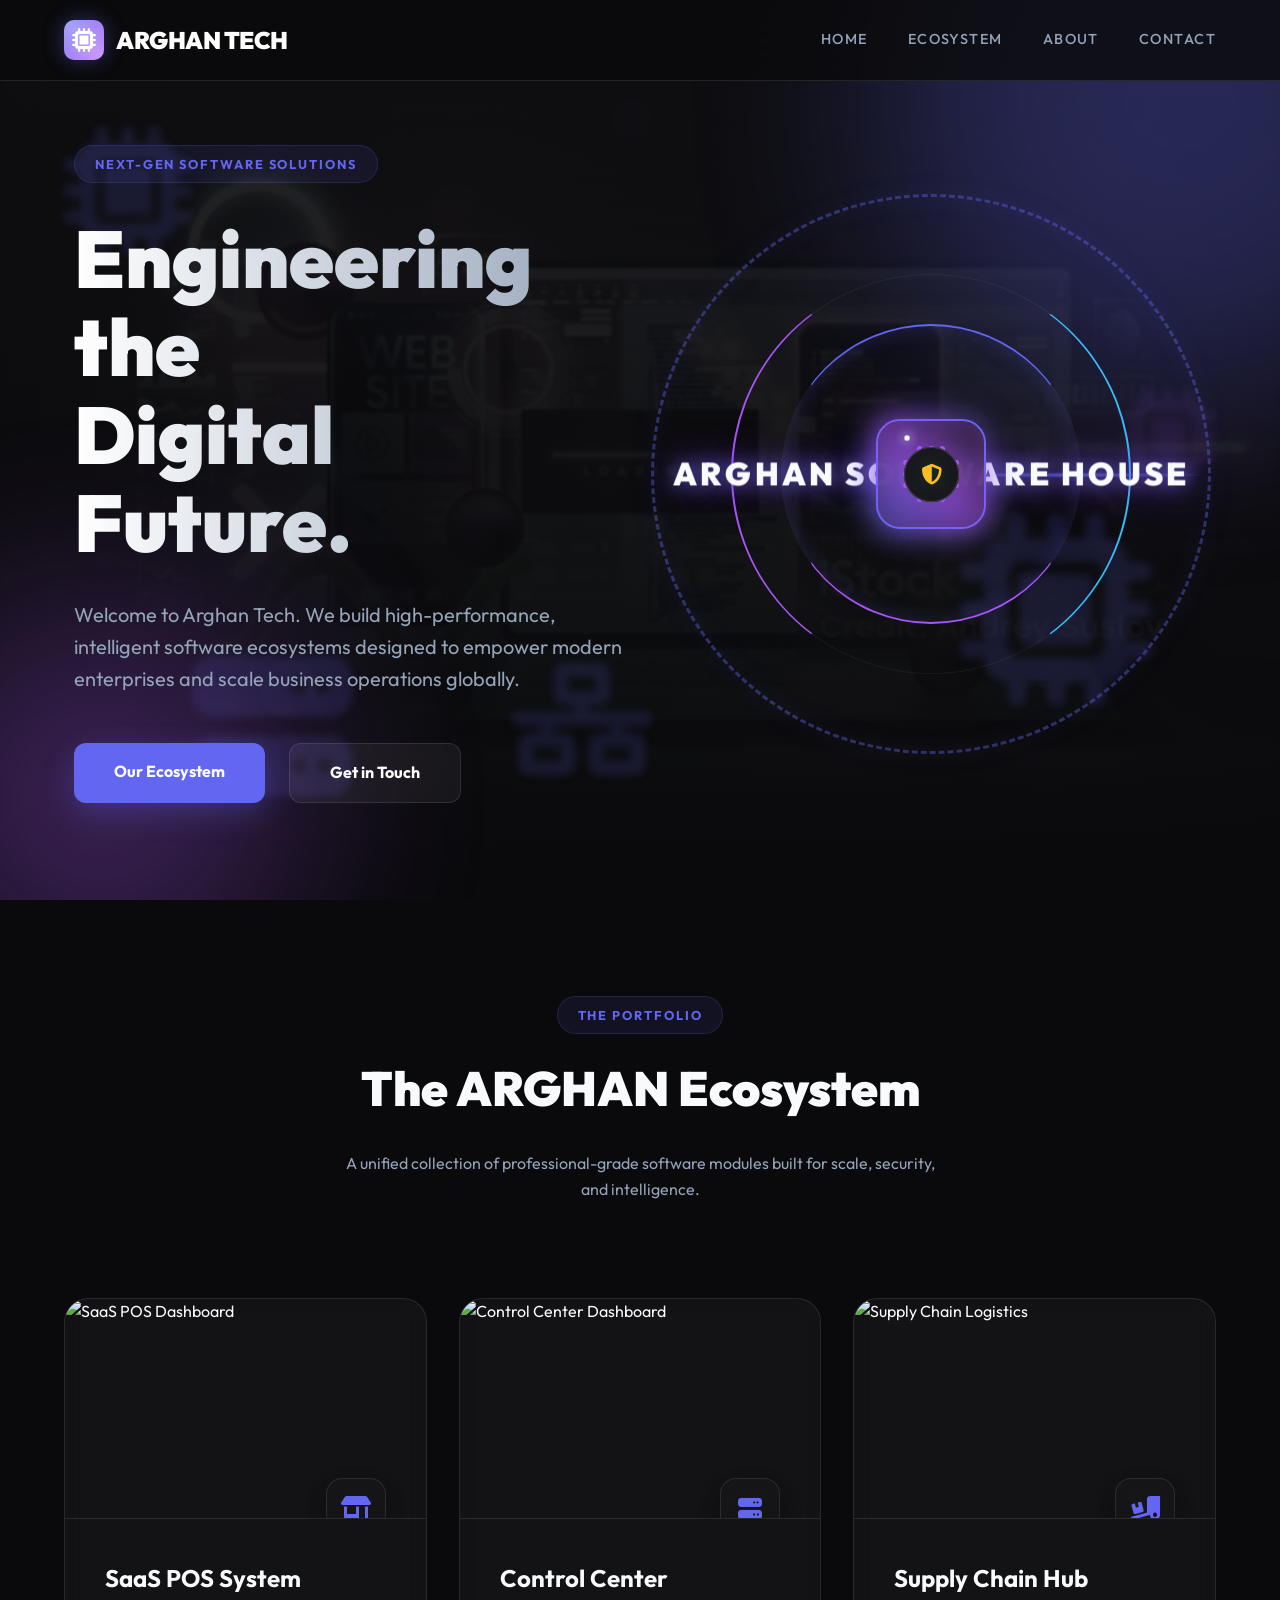
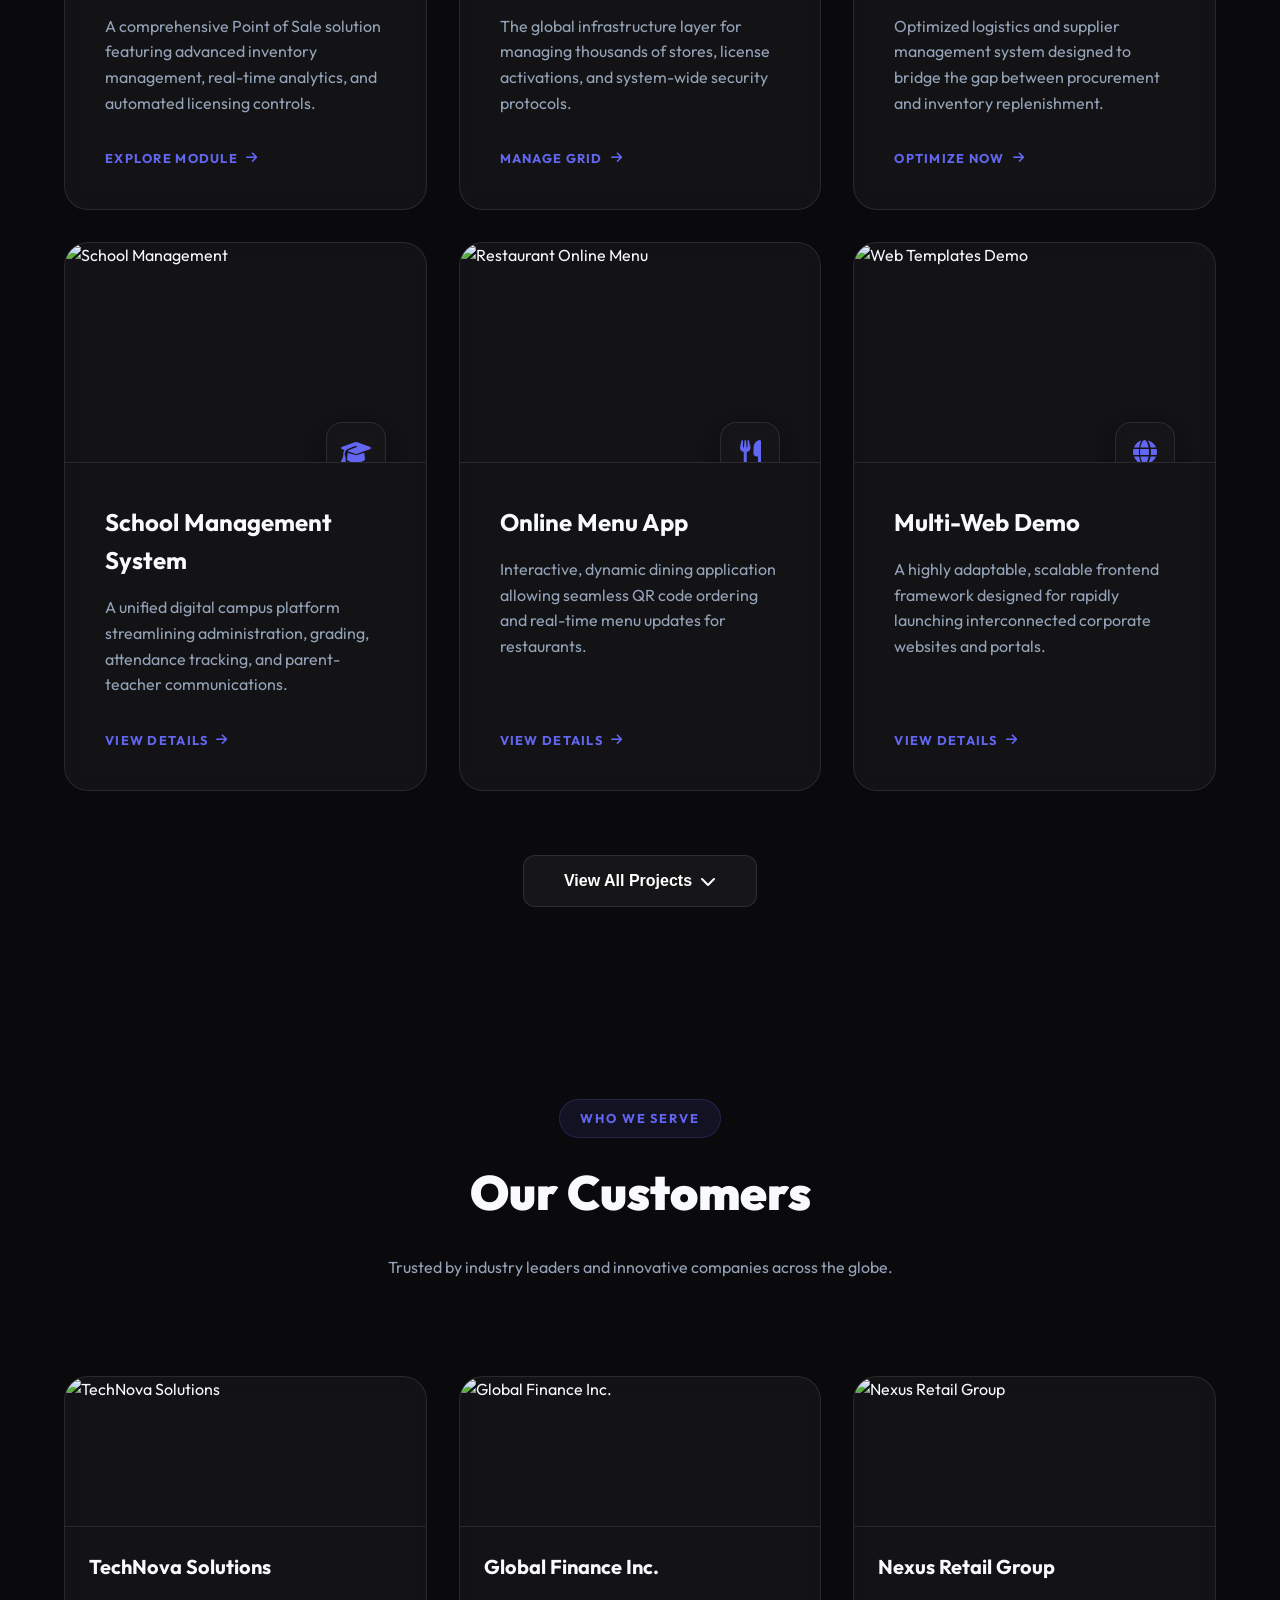
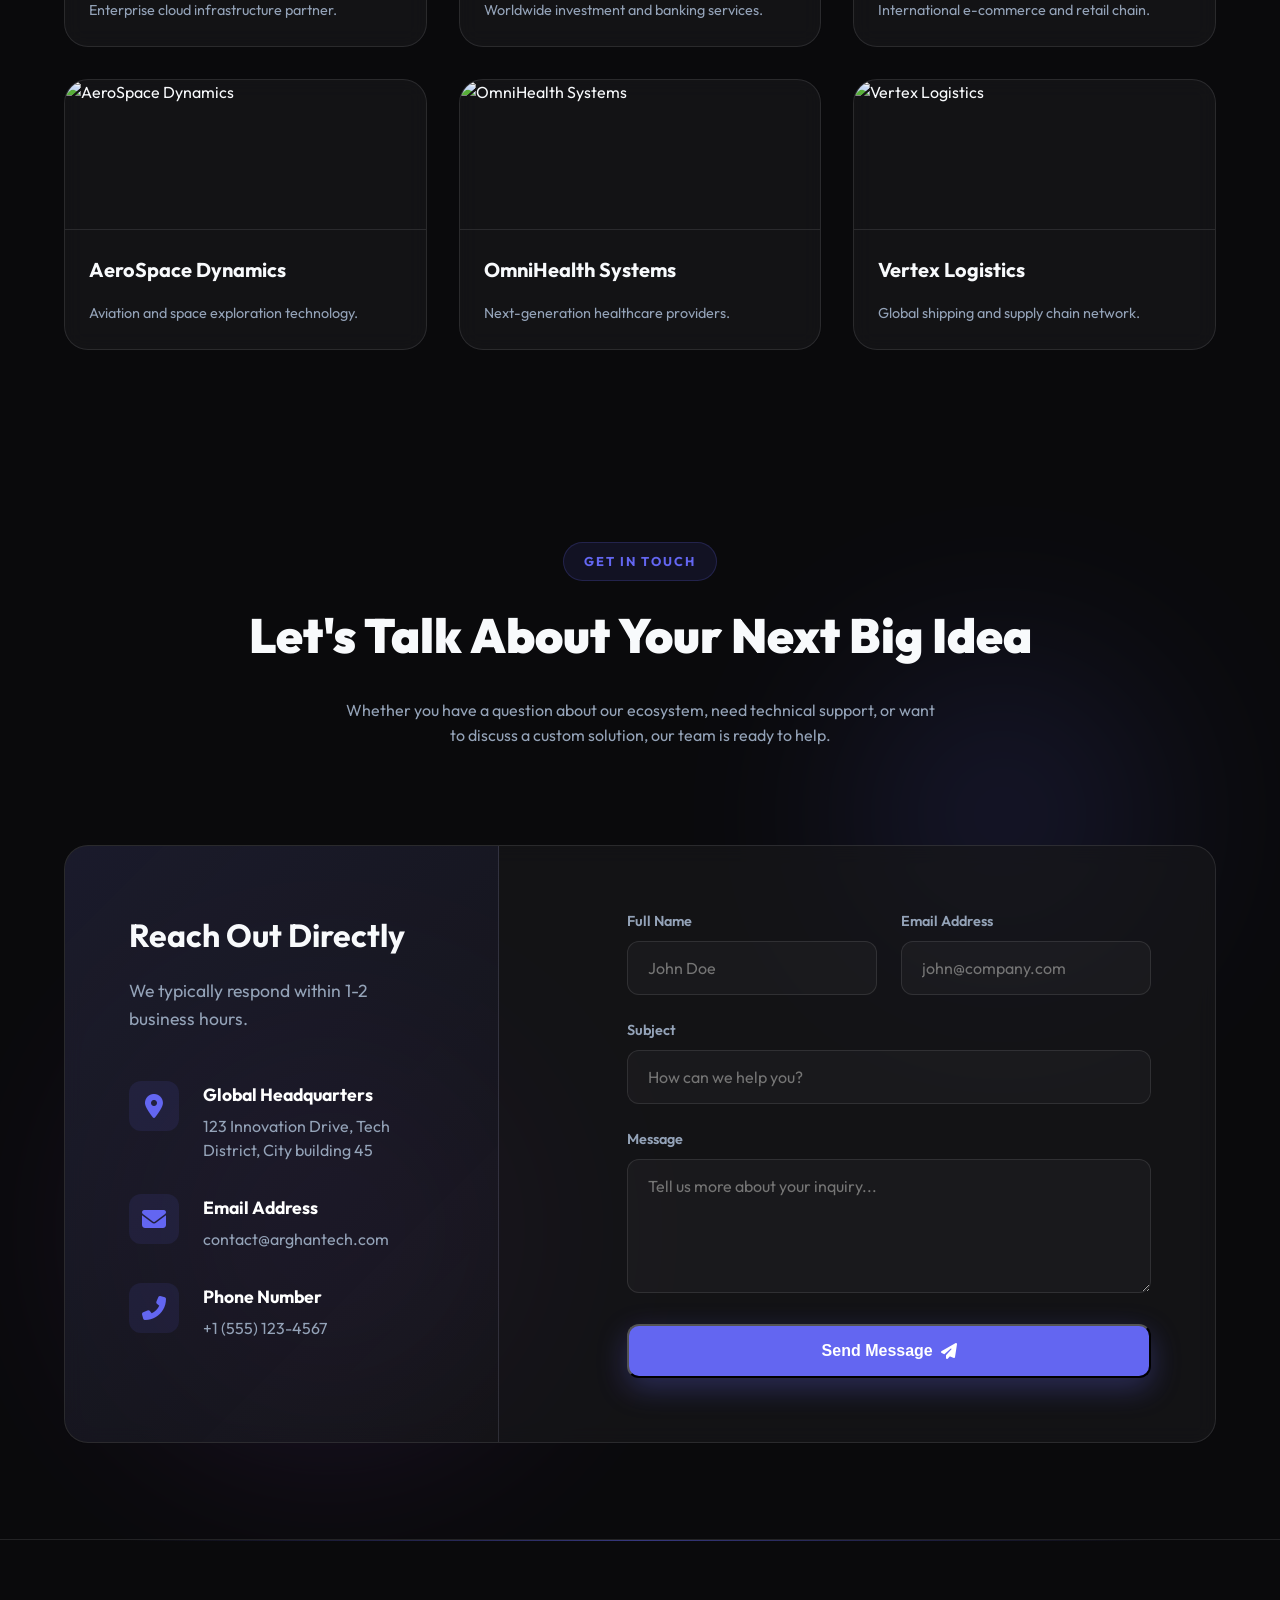
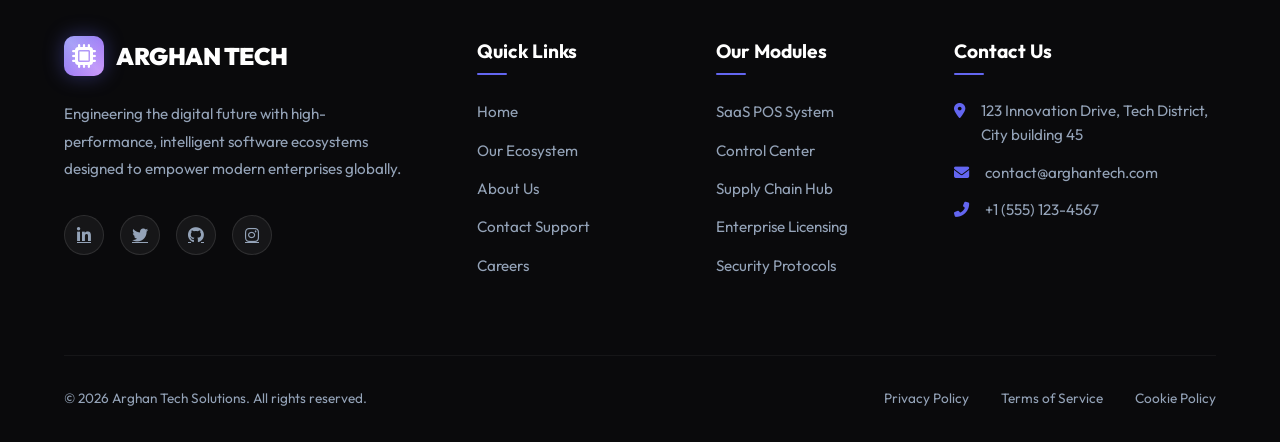
==== commit ea9405a8: "Implement Star Collision Brand Reveal animation and adjust ring size" ====
--- a/index.html
+++ b/index.html
@@ -109,6 +109,11 @@
                         <div class="core-chip">
                             <i class="fas fa-microchip"></i>
                         </div>
+
+                        <!-- Star Collision & Brand Reveal Container -->
+                        <div id="collision-container" class="collision-container"></div>
+                        <div id="brand-reveal-container" class="brand-reveal-container"></div>
+
                         <!-- Floating Nodes -->
                         <div class="floating-node node-1"><i class="fas fa-server"></i></div>
                         <div class="floating-node node-2"><i class="fas fa-network-wired"></i></div>
--- a/css/style.css
+++ b/css/style.css
@@ -13,7 +13,7 @@
     --text-secondary: #94a3b8;
     --glass-border: rgba(255, 255, 255, 0.1);
     --font-main: 'Outfit', sans-serif;
-    --orbit-radius: 312px;
+    --orbit-radius: 280px;
 }
 
 * {
@@ -450,8 +450,8 @@
 }
 
 .ring-3 {
-    width: 125%;
-    height: 125%;
+    width: 112%;
+    height: 112%;
     border: 3px dashed rgba(99, 102, 241, 0.4);
     border-radius: 50%;
     animation: spinReverse 45s linear infinite;
@@ -548,6 +548,124 @@
     }
 }
 
+/* --- Star Collision & Brand Reveal --- */
+.collision-container,
+.brand-reveal-container {
+    position: absolute;
+    inset: 0;
+    pointer-events: none;
+    z-index: 25;
+}
+
+.star-particle {
+    position: absolute;
+    width: 4px;
+    height: 4px;
+    background: #fff;
+    border-radius: 50%;
+    box-shadow: 0 0 10px #fff, 0 0 20px var(--accent-indigo);
+    z-index: 30;
+}
+
+.impact-flash {
+    position: absolute;
+    width: 2px;
+    height: 2px;
+    background: #fff;
+    border-radius: 50%;
+    box-shadow: 0 0 50px 20px #fff, 0 0 100px 40px var(--accent-indigo);
+    opacity: 0;
+}
+
+.spark {
+    position: absolute;
+    width: 2px;
+    height: 2px;
+    background: #fff;
+    border-radius: 50%;
+}
+
+.dynamic-brand-text {
+    position: absolute;
+    white-space: nowrap;
+    font-size: 2.5rem;
+    font-weight: 900;
+    color: white;
+    text-transform: uppercase;
+    letter-spacing: 0.5em;
+    opacity: 0;
+    transform: translate(-50%, -50%) scale(0.8);
+    text-shadow: 0 0 20px rgba(99, 102, 241, 0.8);
+    pointer-events: none;
+}
+
+.dynamic-brand-text.reveal {
+    animation: textMaterialize 5s cubic-bezier(0.4, 0, 0.2, 1) forwards;
+}
+
+@keyframes textMaterialize {
+    0% {
+        opacity: 0;
+        letter-spacing: 1em;
+        filter: blur(10px);
+        transform: translate(-50%, -50%) scale(0.5);
+    }
+
+    20% {
+        opacity: 1;
+        filter: blur(0px);
+        transform: translate(-50%, -50%) scale(1.1);
+    }
+
+    30% {
+        transform: translate(-50%, -50%) scale(1);
+        letter-spacing: 0.3em;
+    }
+
+    80% {
+        opacity: 1;
+        filter: blur(0px);
+        letter-spacing: 0.3em;
+    }
+
+    100% {
+        opacity: 0;
+        filter: blur(10px);
+        letter-spacing: 0.1em;
+    }
+}
+
+@keyframes flashIn {
+    0% {
+        opacity: 1;
+        transform: scale(0);
+    }
+
+    50% {
+        opacity: 1;
+        transform: scale(3);
+    }
+
+    100% {
+        opacity: 0;
+        transform: scale(1);
+    }
+}
+
+@media (max-width: 480px) {
+    :root {
+        --orbit-radius: 168px;
+    }
+
+    .dynamic-brand-text {
+        font-size: 1.2rem;
+    }
+
+    .hero h1 {
+        font-size: 2.25rem;
+    }
+}
+
 @keyframes traceOrbit1 {
     0% {
         transform: rotate(0deg);
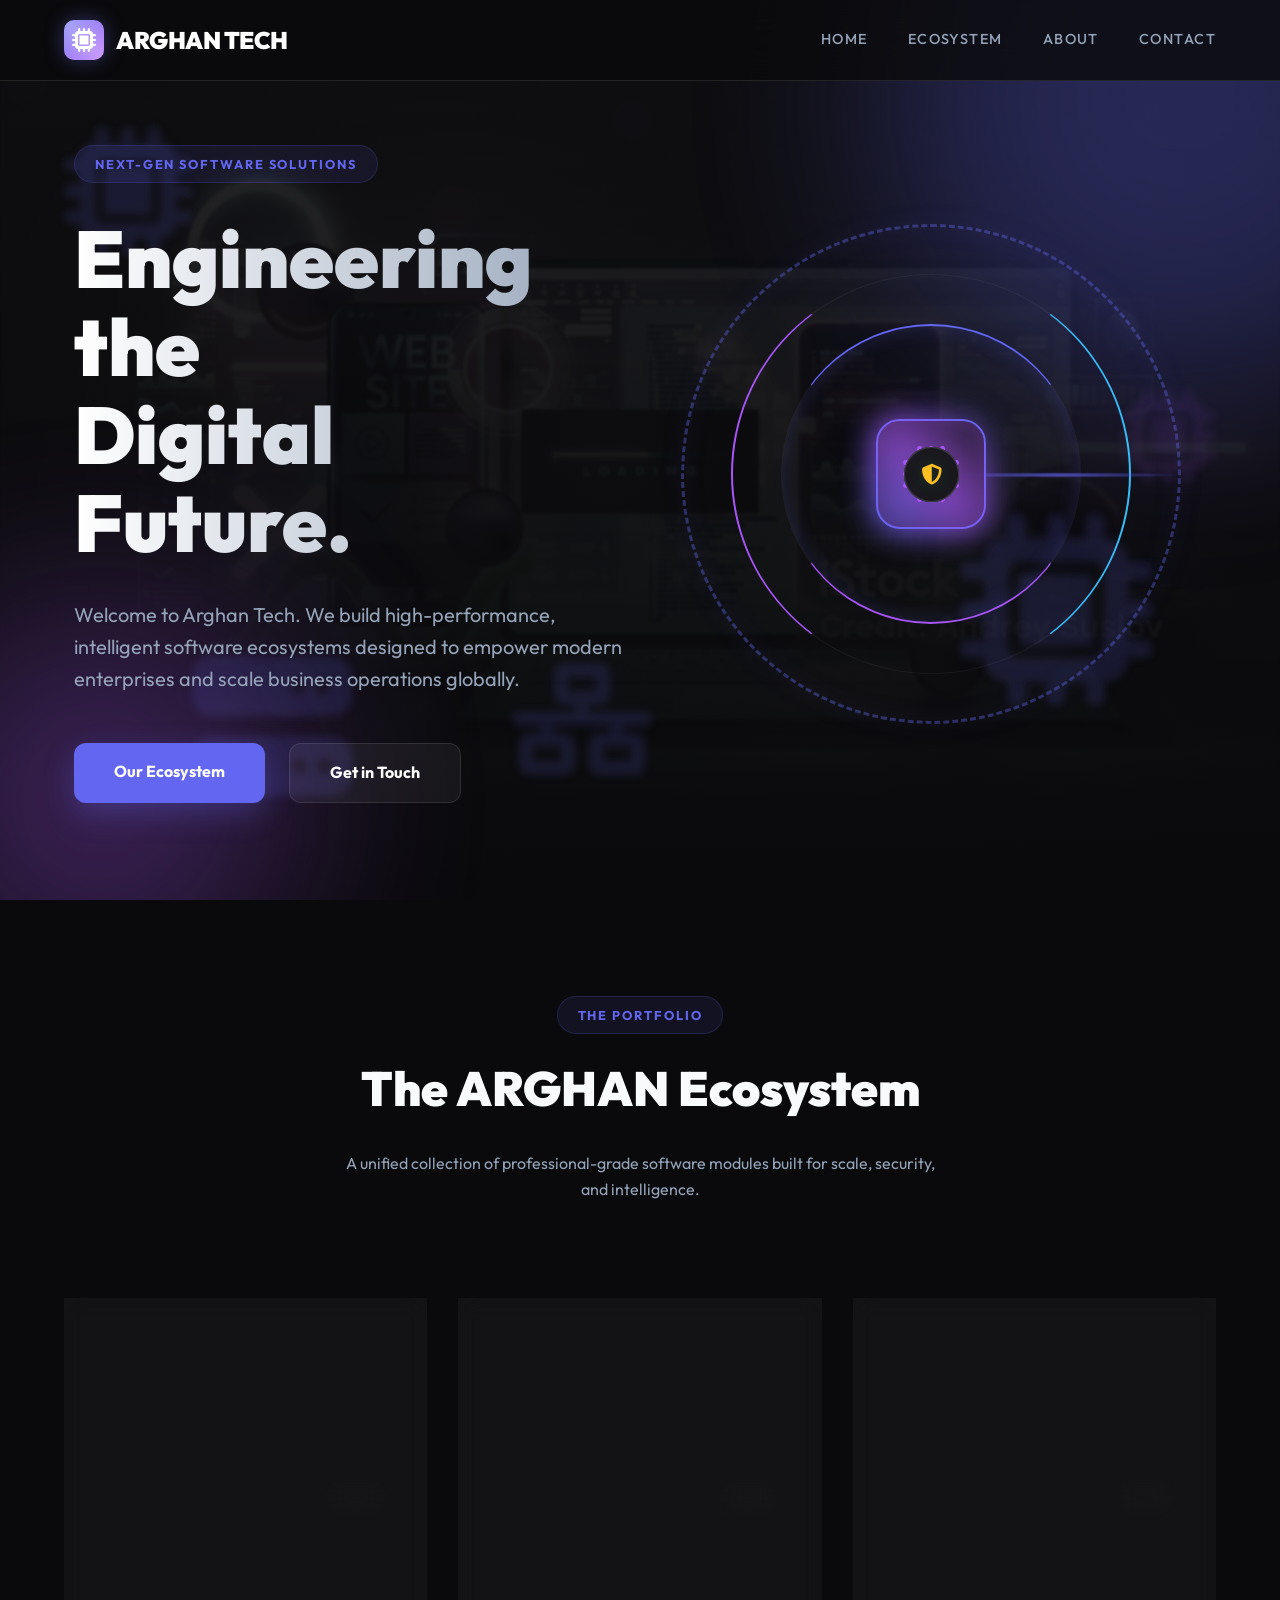
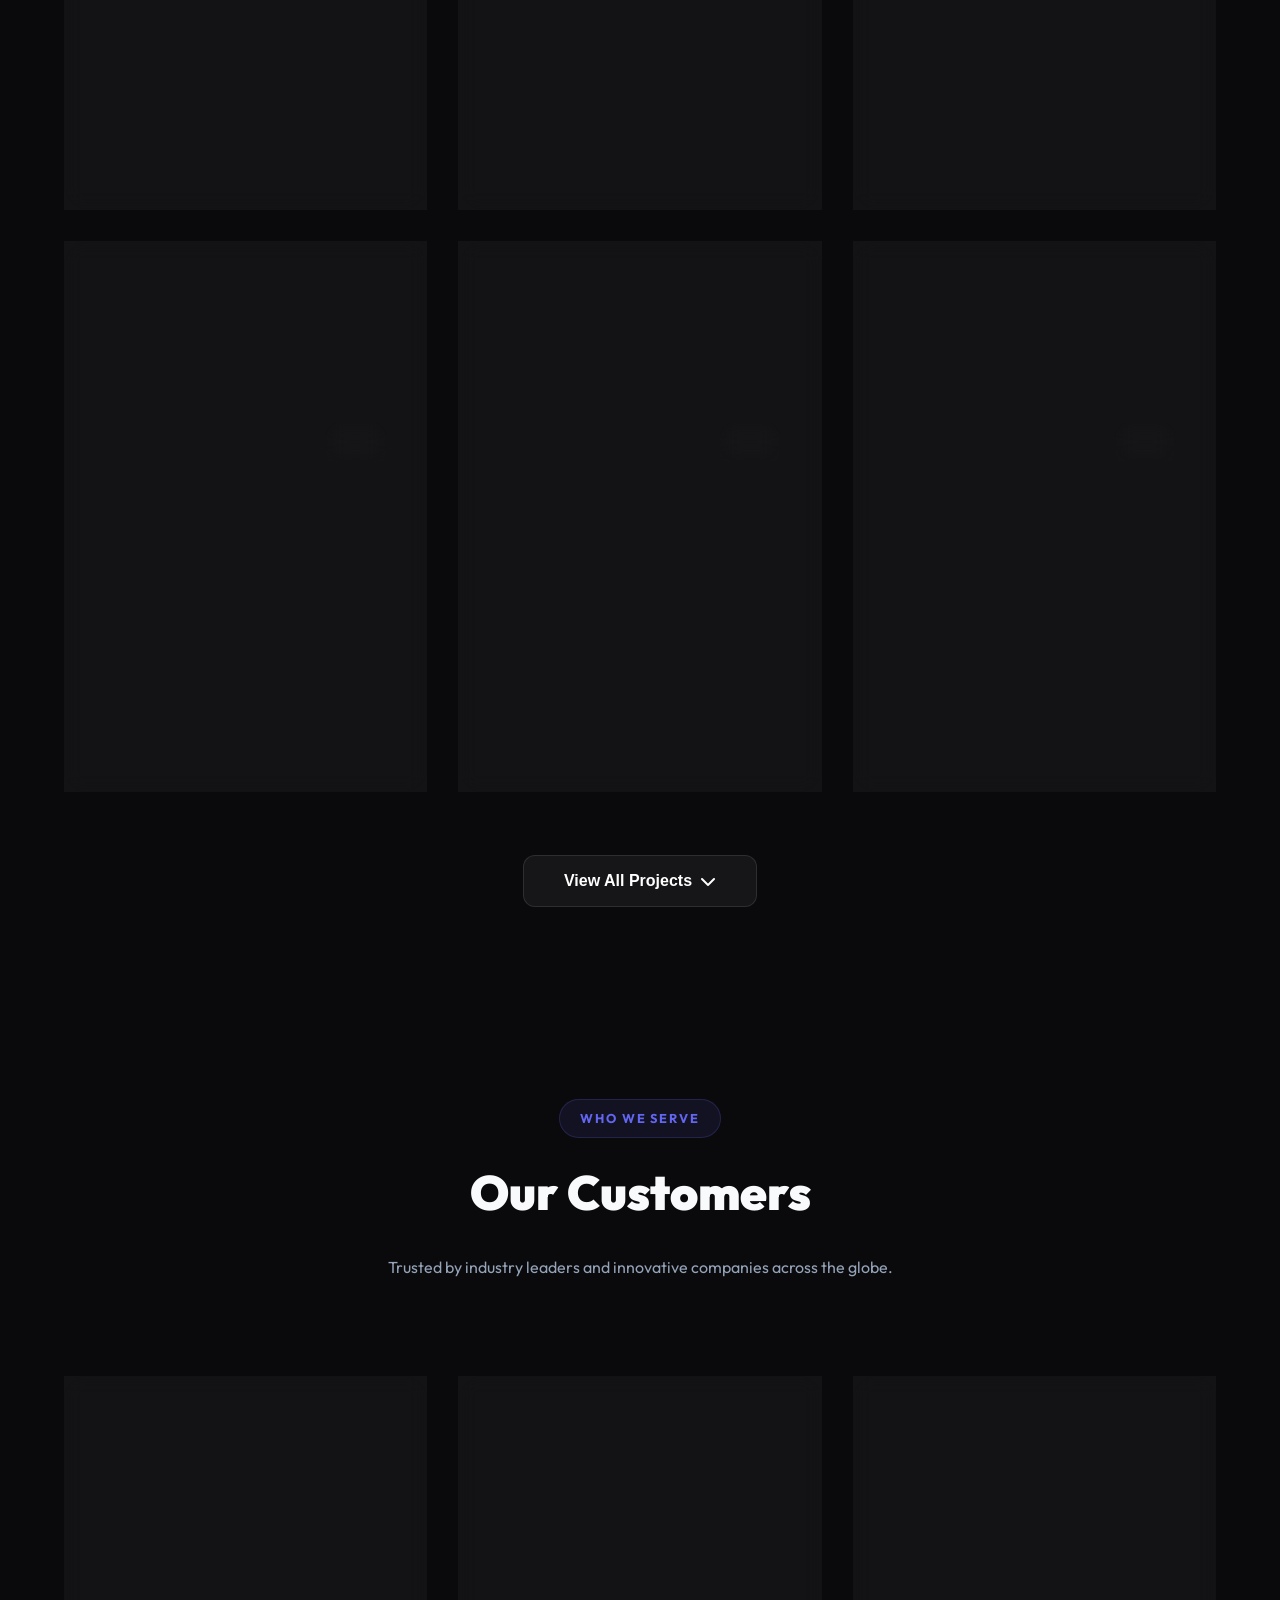
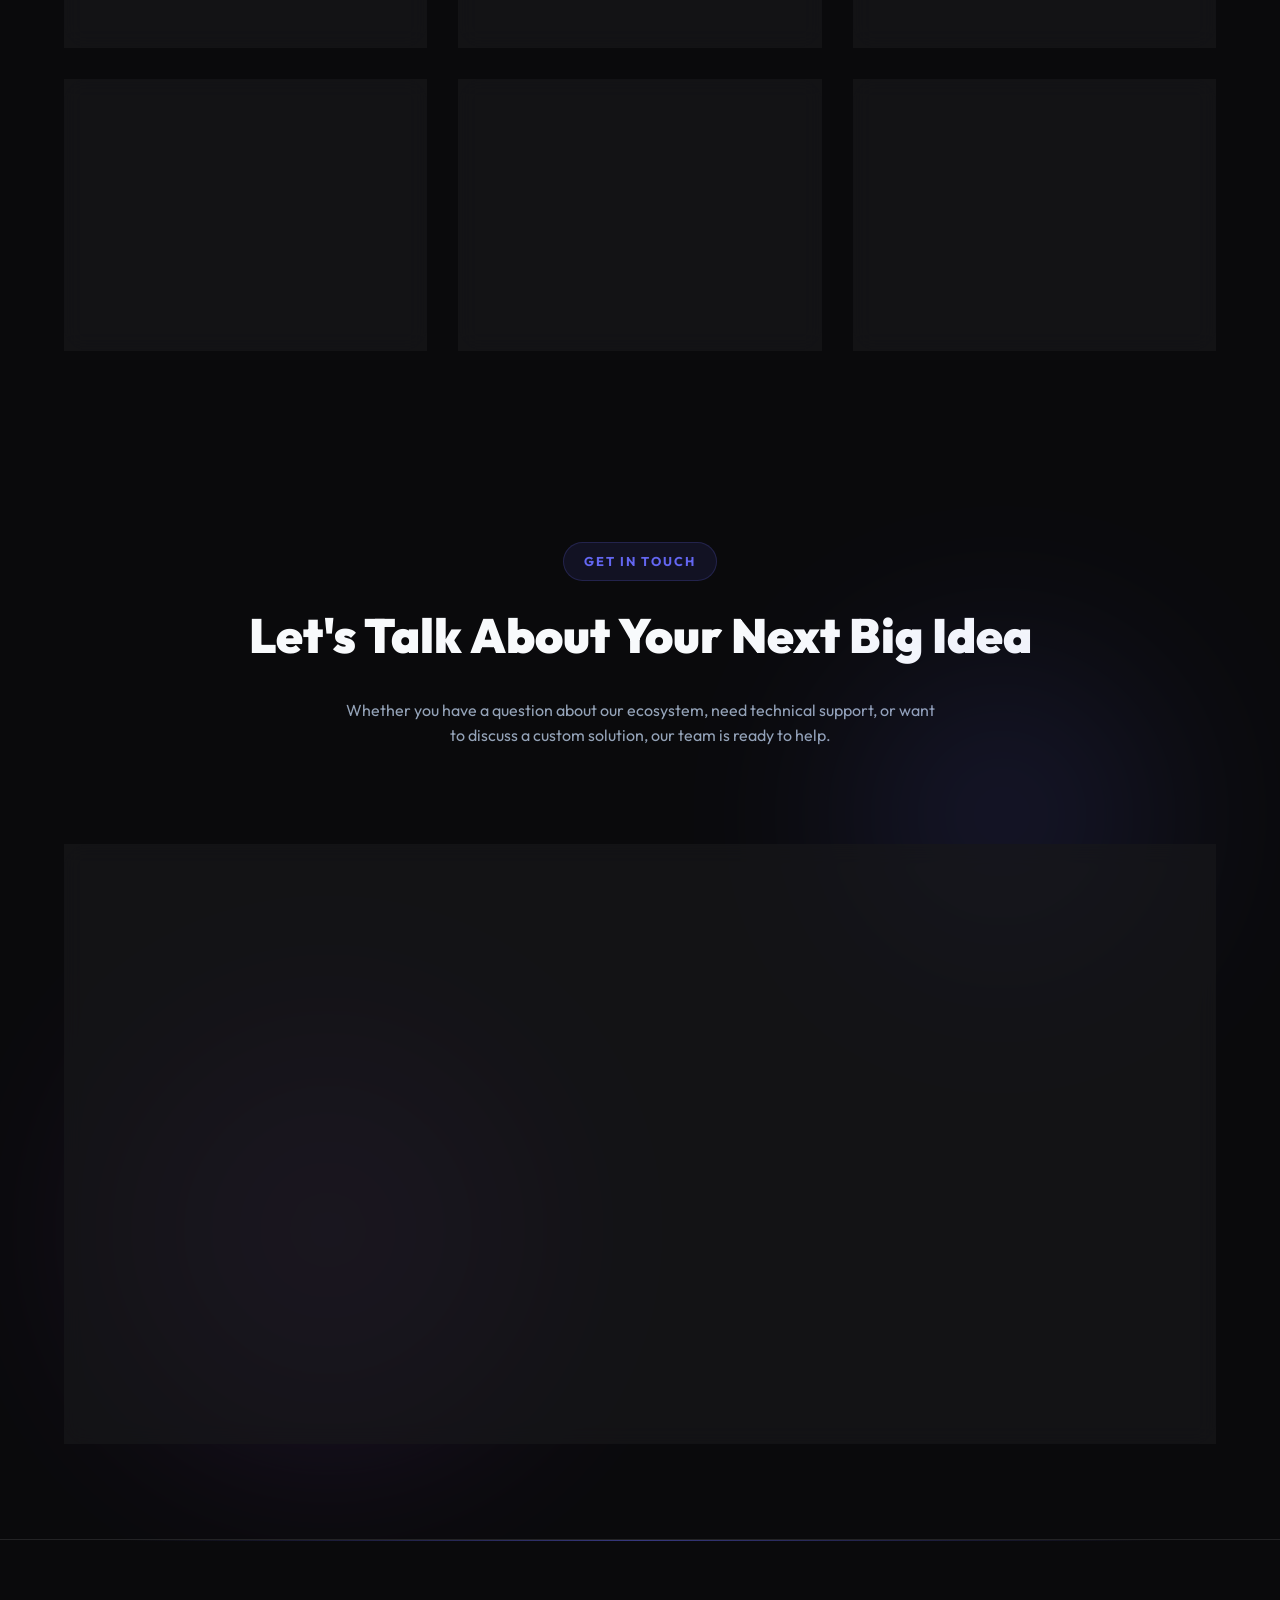
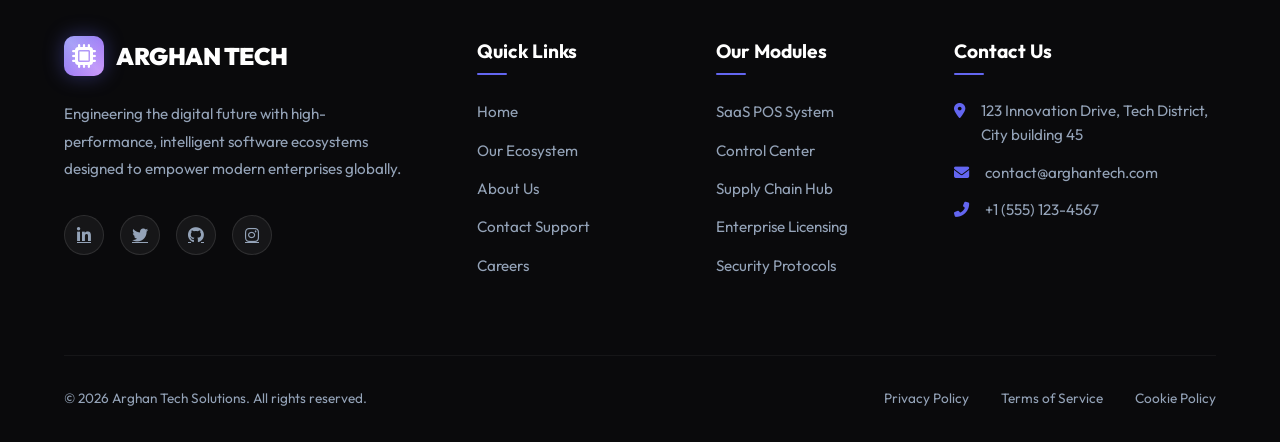
==== commit 60afdf4c: "Realistic star collision with trails, increased distance, and strict impact reveal" ====
--- a/index.html
+++ b/index.html
@@ -91,9 +91,6 @@
                 <!-- Animated Tech Visual -->
                 <div class="hero-visual">
                     <div class="tech-core">
-                        <!-- Floating Brand Text Effect -->
-                        <div class="animated-brand">ARGHAN SOFTWARE HOUSE</div>
-
                         <!-- Glowing Rings -->
                         <div class="ring ring-1"></div>
                         <div class="ring ring-2"></div>
--- a/css/style.css
+++ b/css/style.css
@@ -13,7 +13,7 @@
     --text-secondary: #94a3b8;
     --glass-border: rgba(255, 255, 255, 0.1);
     --font-main: 'Outfit', sans-serif;
-    --orbit-radius: 280px;
+    --orbit-radius: 250px;
 }
 
 * {
@@ -450,8 +450,8 @@
 }
 
 .ring-3 {
-    width: 112%;
-    height: 112%;
+    width: 100%;
+    height: 100%;
     border: 3px dashed rgba(99, 102, 241, 0.4);
     border-radius: 50%;
     animation: spinReverse 45s linear infinite;
@@ -567,22 +567,37 @@
     z-index: 30;
 }
 
+.star-particle::after {
+    content: '';
+    position: absolute;
+    top: 50%;
+    right: 2px;
+    width: 40px;
+    height: 2px;
+    background: linear-gradient(90deg, transparent, #fff);
+    transform: translateY(-50%);
+    filter: blur(1px);
+}
+
 .impact-flash {
     position: absolute;
     width: 2px;
     height: 2px;
     background: #fff;
     border-radius: 50%;
-    box-shadow: 0 0 50px 20px #fff, 0 0 100px 40px var(--accent-indigo);
+    box-shadow: 0 0 60px 30px #fff, 0 0 120px 60px var(--accent-indigo), 0 0 180px 90px var(--accent-purple);
     opacity: 0;
+    z-index: 40;
 }
 
 .spark {
     position: absolute;
-    width: 2px;
-    height: 2px;
+    width: 3px;
+    height: 3px;
     background: #fff;
     border-radius: 50%;
+    box-shadow: 0 0 10px #fff;
+    z-index: 35;
 }
 
 .dynamic-brand-text {
@@ -595,8 +610,10 @@
     letter-spacing: 0.5em;
     opacity: 0;
     transform: translate(-50%, -50%) scale(0.8);
-    text-shadow: 0 0 20px rgba(99, 102, 241, 0.8);
+    text-shadow: 0 0 30px rgba(99, 102, 241, 1);
     pointer-events: none;
+    z-index: 50;
+    text-align: center;
 }
 
 .dynamic-brand-text.reveal {
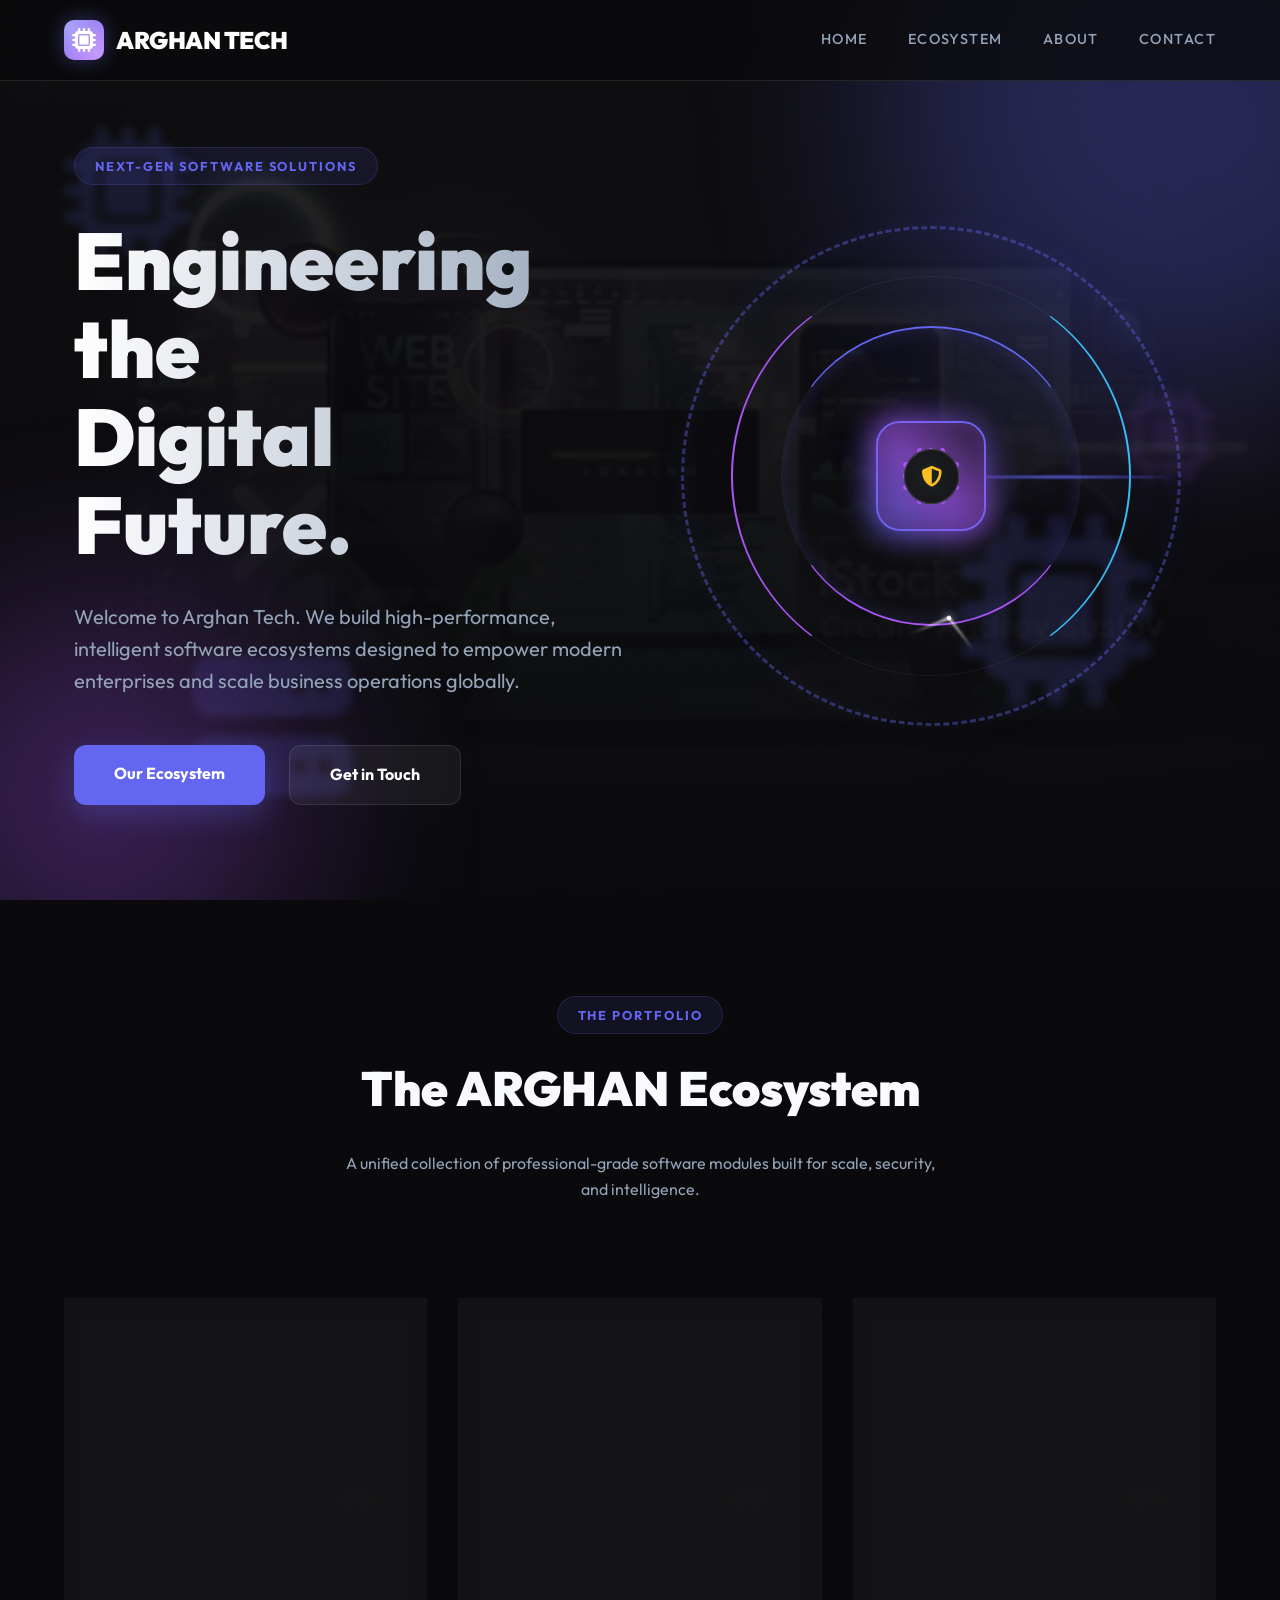
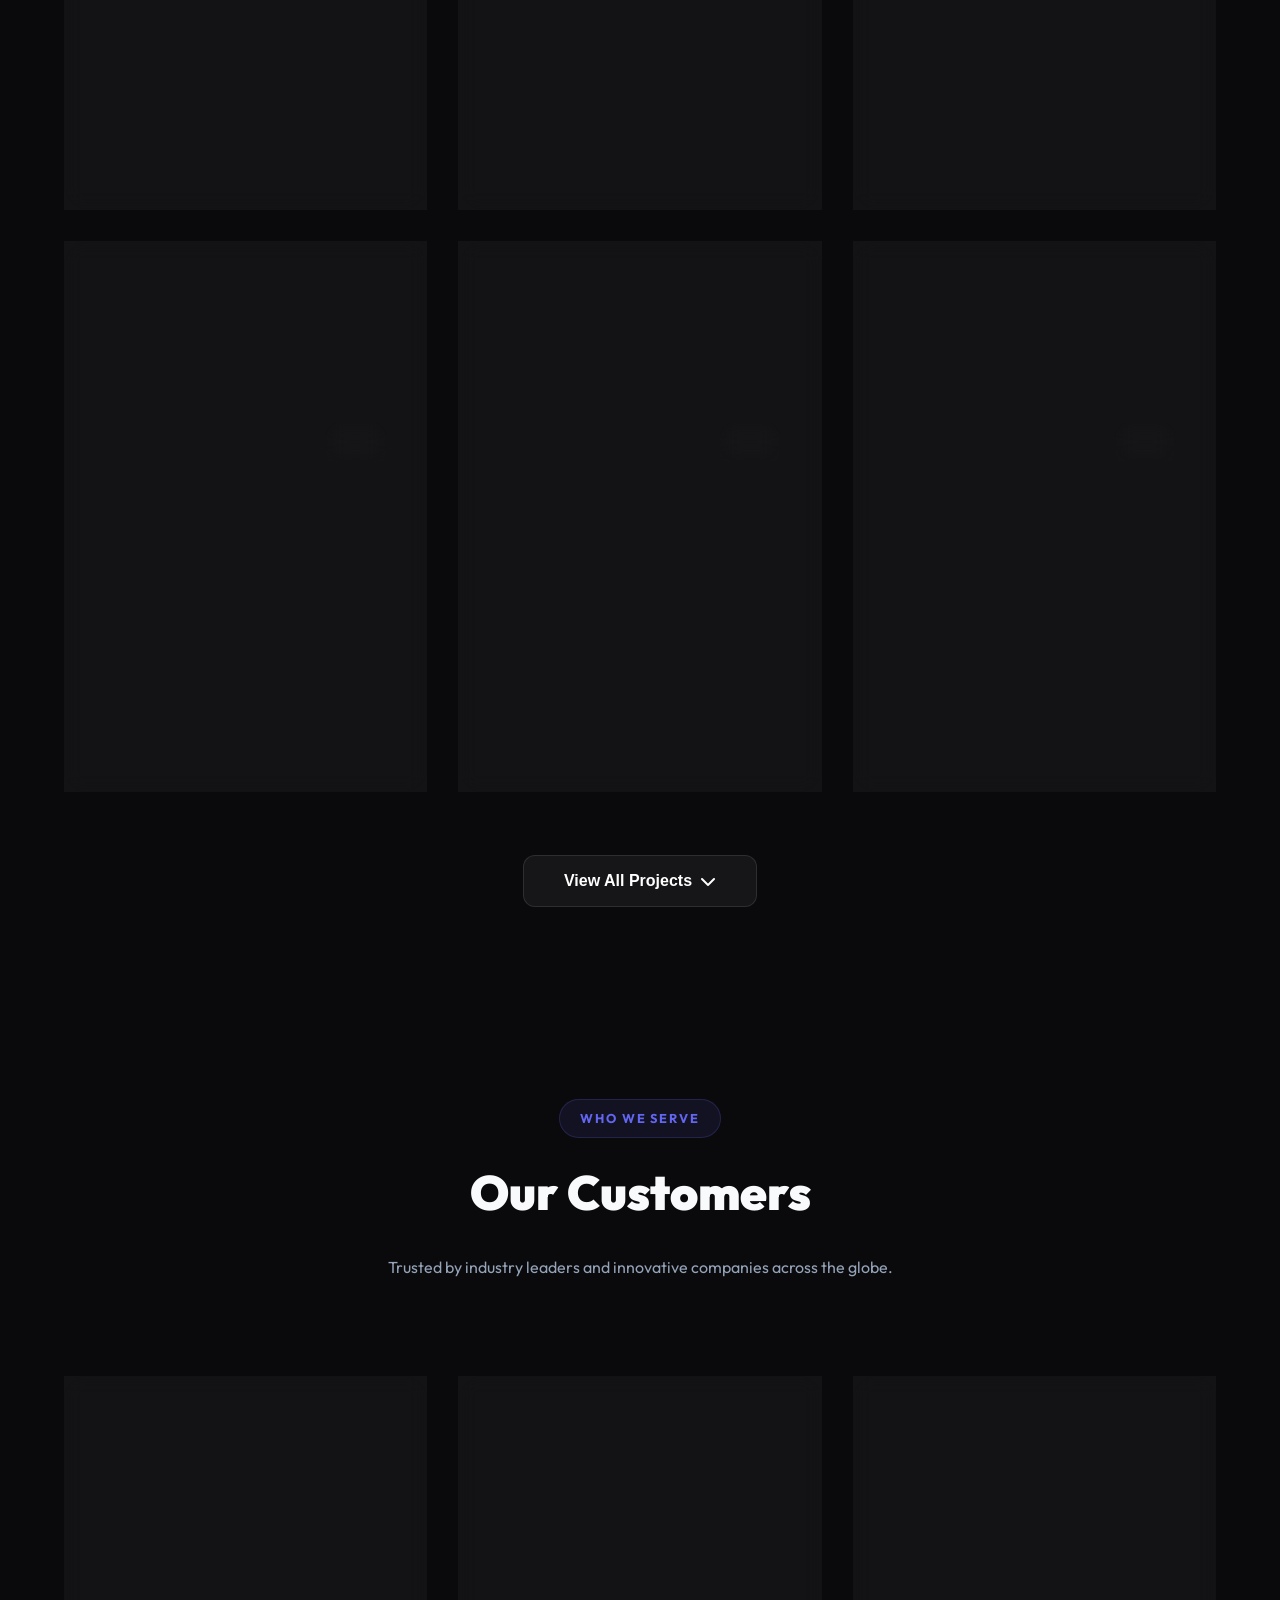
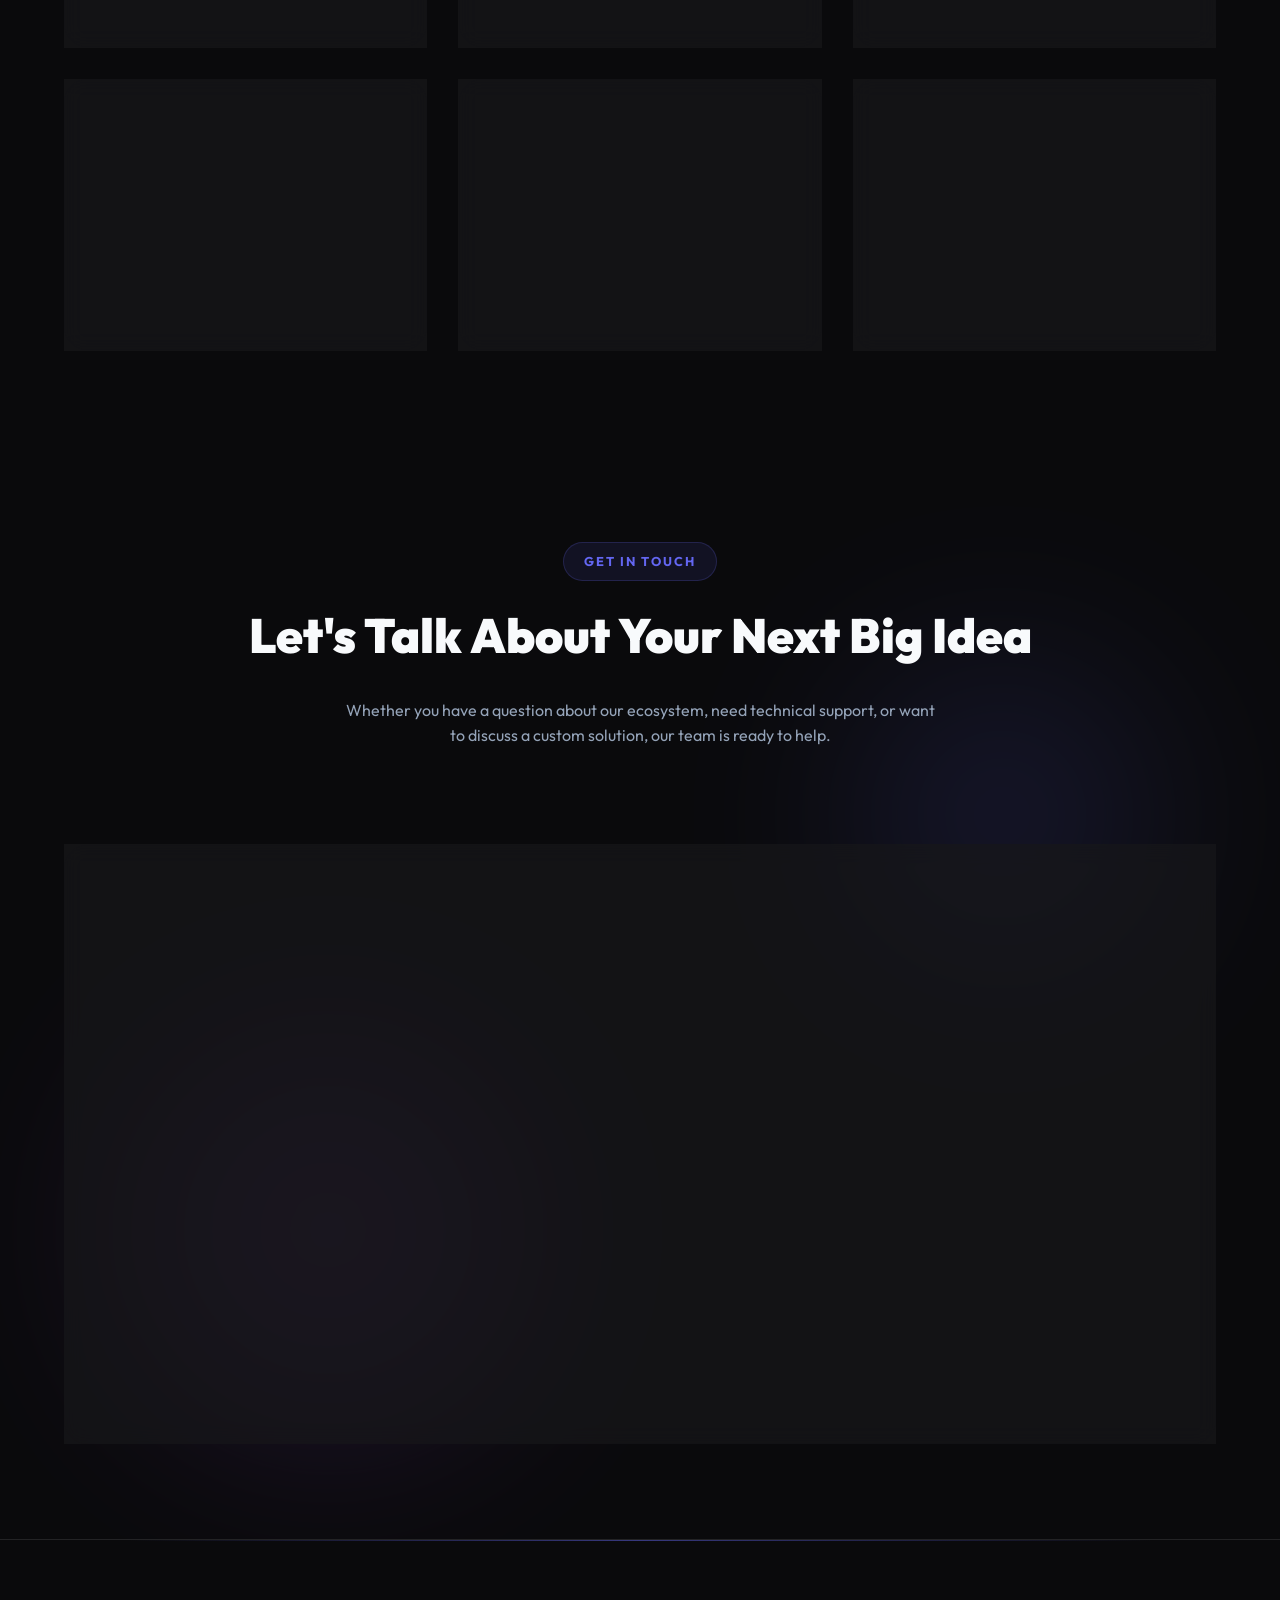
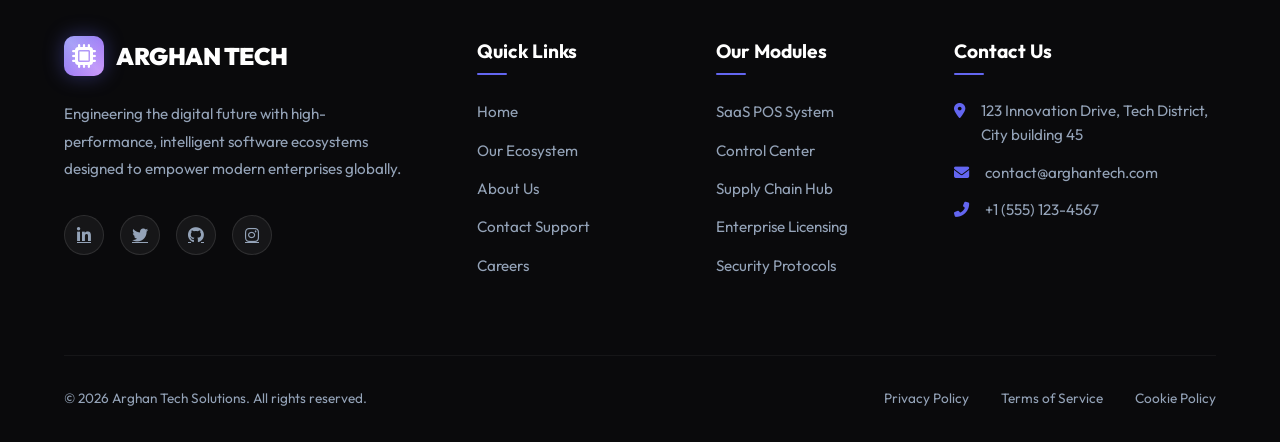
==== commit 18dcab6d: "Upgrade to 5-star banner-wide collision with impact avoidance" ====
--- a/index.html
+++ b/index.html
@@ -71,8 +71,11 @@
             <div class="bg-microchip c2"><i class="fas fa-microchip"></i></div>
             <div class="bg-microchip c3"><i class="fas fa-microchip"></i></div>
             <div class="bg-microchip c4"><i class="fas fa-server"></i></div>
-            <div class="bg-microchip c5"><i class="fas fa-network-wired"></i></div>
-        </div>
+        </div>
+
+        <!-- Star Collision & Brand Reveal Stage (Full Banner) -->
+        <div id="collision-container" class="collision-container"></div>
+        <div id="brand-reveal-container" class="brand-reveal-container"></div>
 
         <div class="container">
             <div class="hero-wrapper">
@@ -107,9 +110,6 @@
                             <i class="fas fa-microchip"></i>
                         </div>
 
-                        <!-- Star Collision & Brand Reveal Container -->
-                        <div id="collision-container" class="collision-container"></div>
-                        <div id="brand-reveal-container" class="brand-reveal-container"></div>
 
                         <!-- Floating Nodes -->
                         <div class="floating-node node-1"><i class="fas fa-server"></i></div>
--- a/css/style.css
+++ b/css/style.css
@@ -552,7 +552,10 @@
 .collision-container,
 .brand-reveal-container {
     position: absolute;
-    inset: 0;
+    top: 0;
+    left: 0;
+    width: 100%;
+    height: 100%;
     pointer-events: none;
     z-index: 25;
 }
@@ -1574,6 +1577,18 @@
 }
 
 /* --- Project Modal Styles --- */
+
+.hero {
+    position: relative;
+    padding-top: 100px;
+    height: 100vh;
+    min-height: 800px;
+    background: #0a0a0c;
+    display: flex;
+    align-items: center;
+    overflow: hidden;
+}
+
 .project-modal {
     position: fixed;
     top: 0;
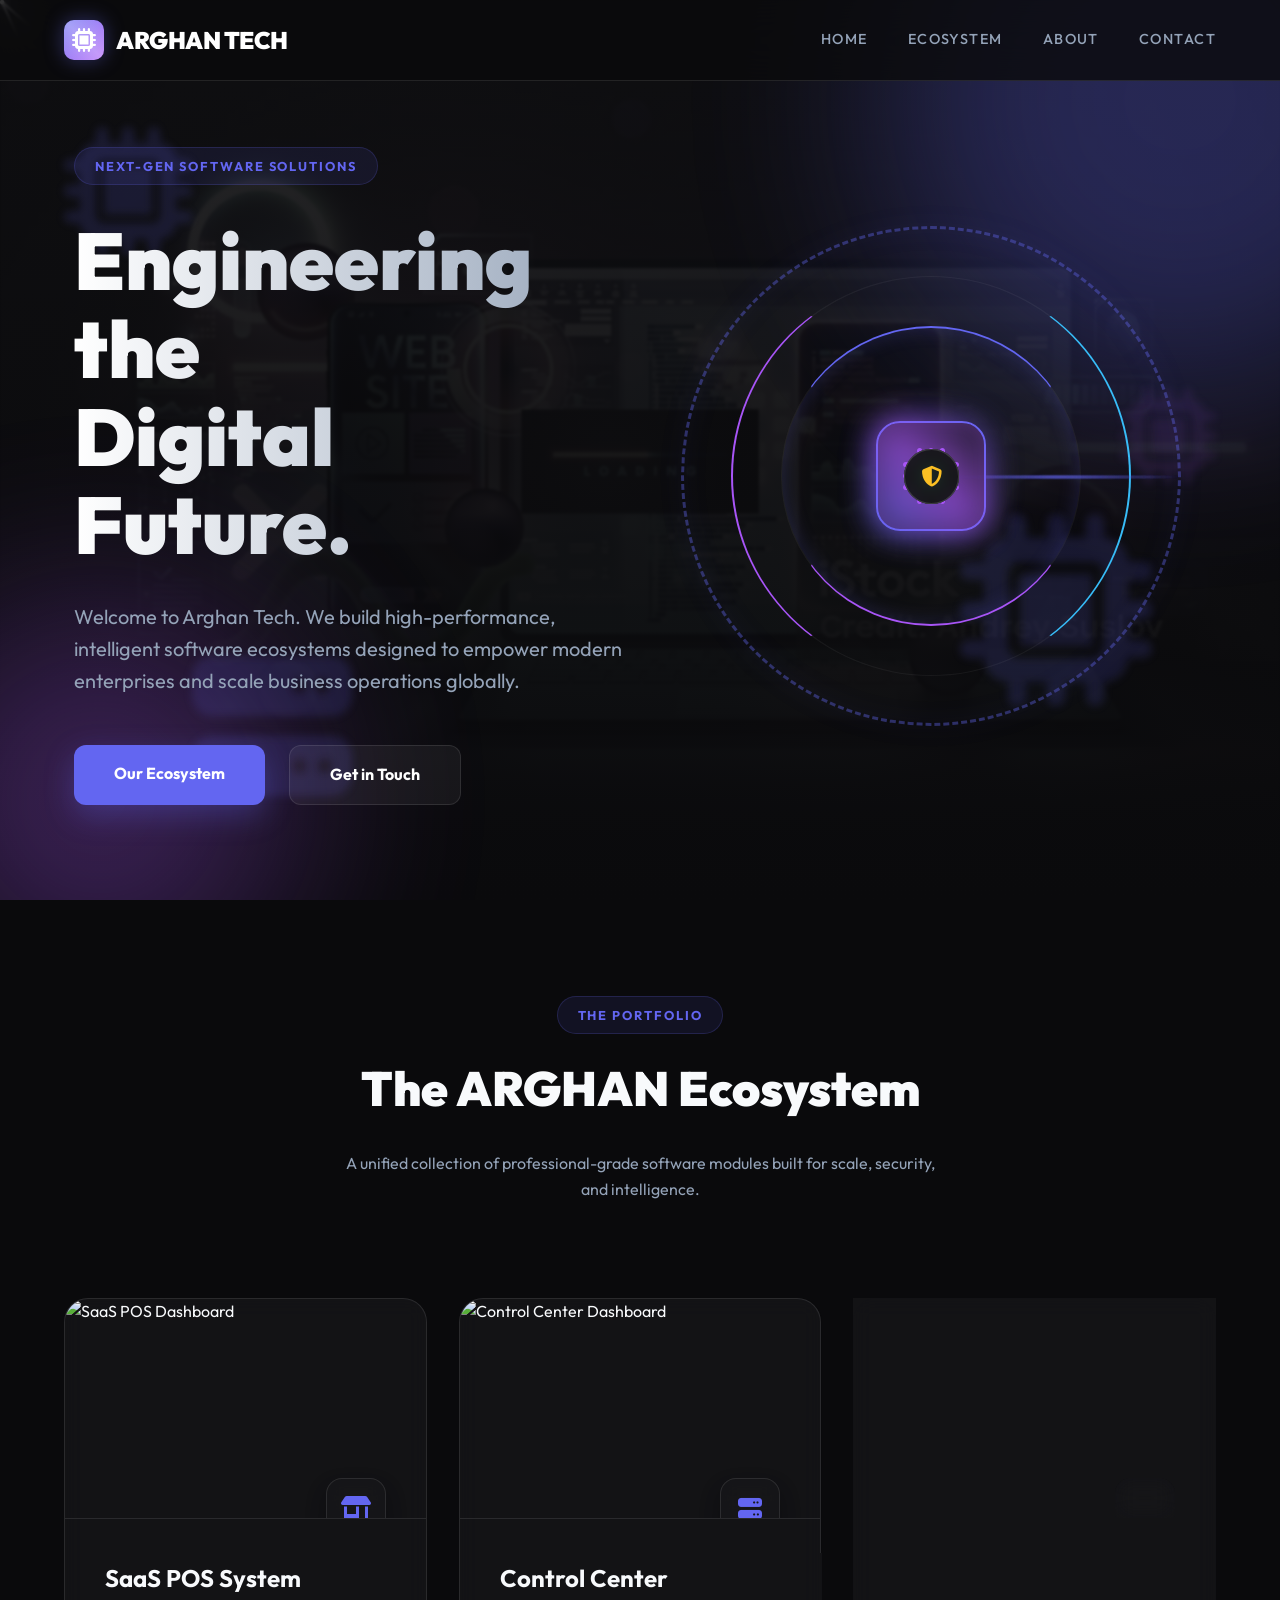
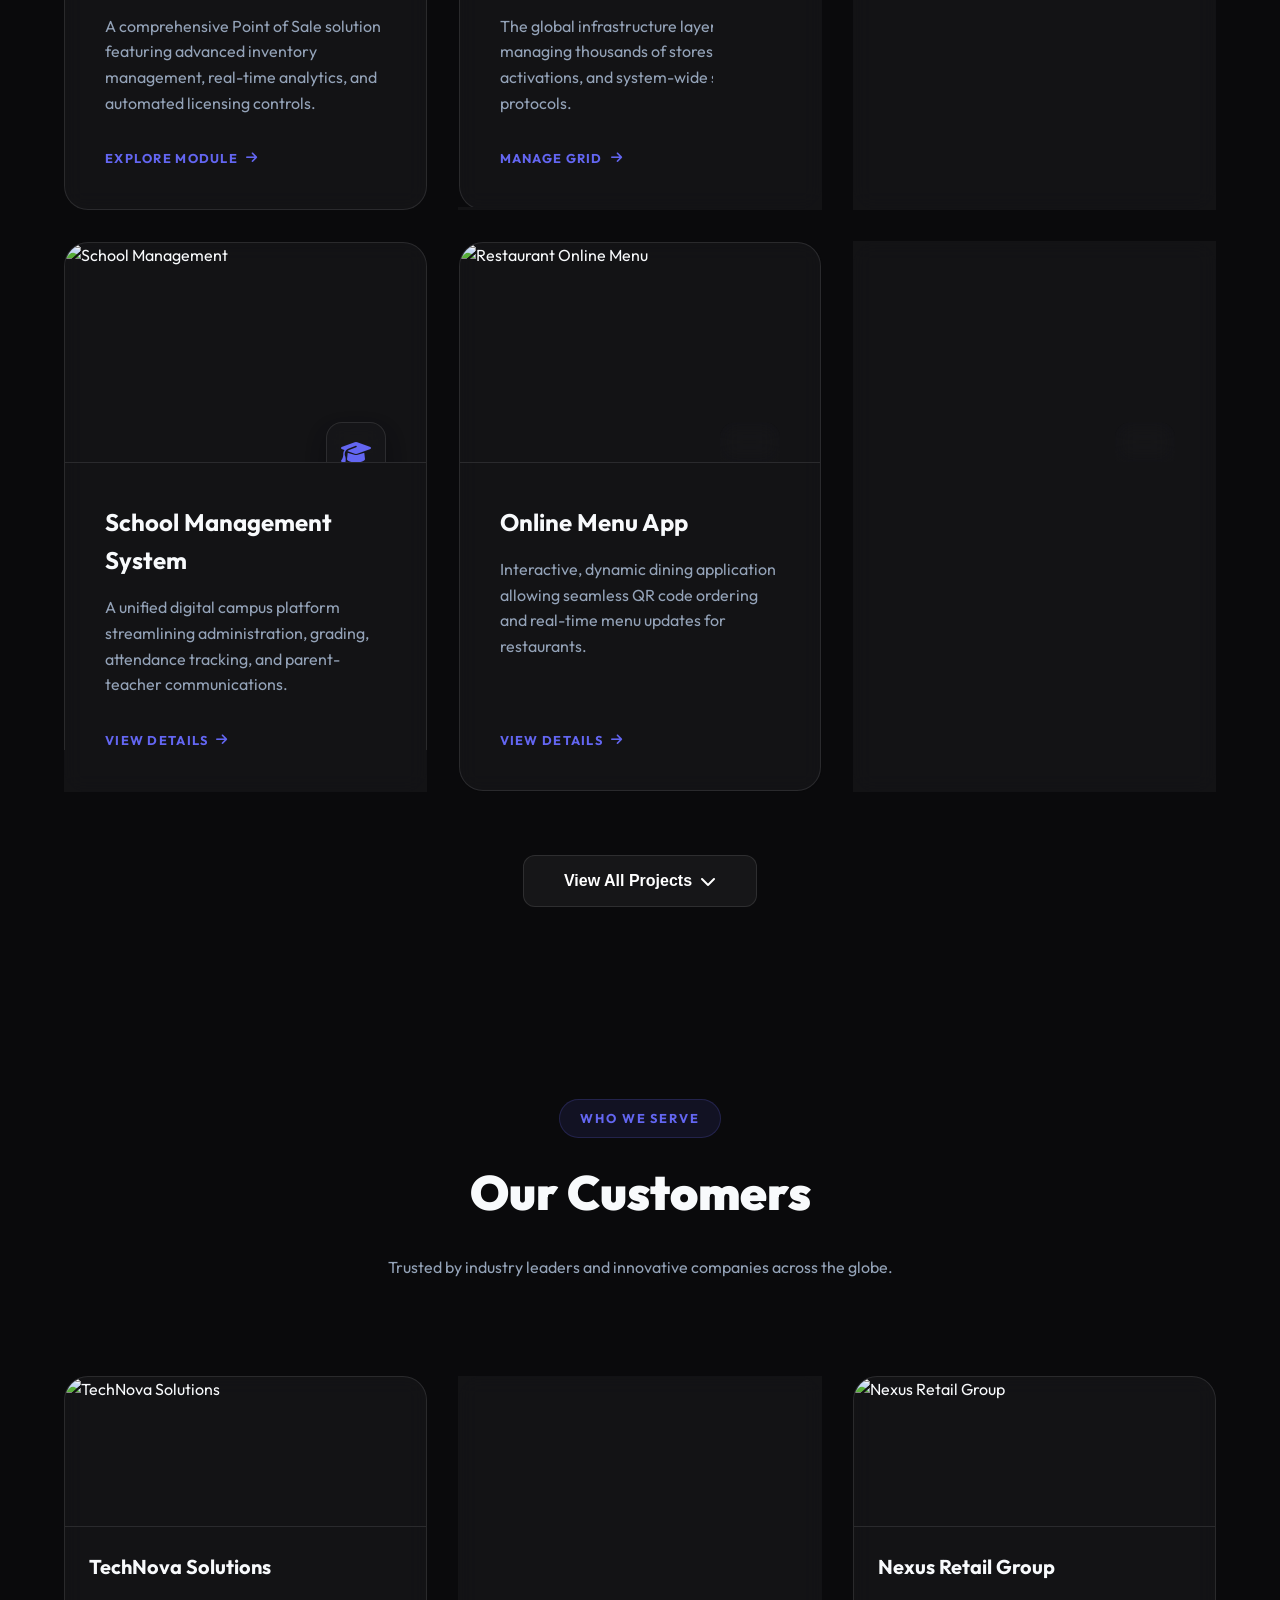
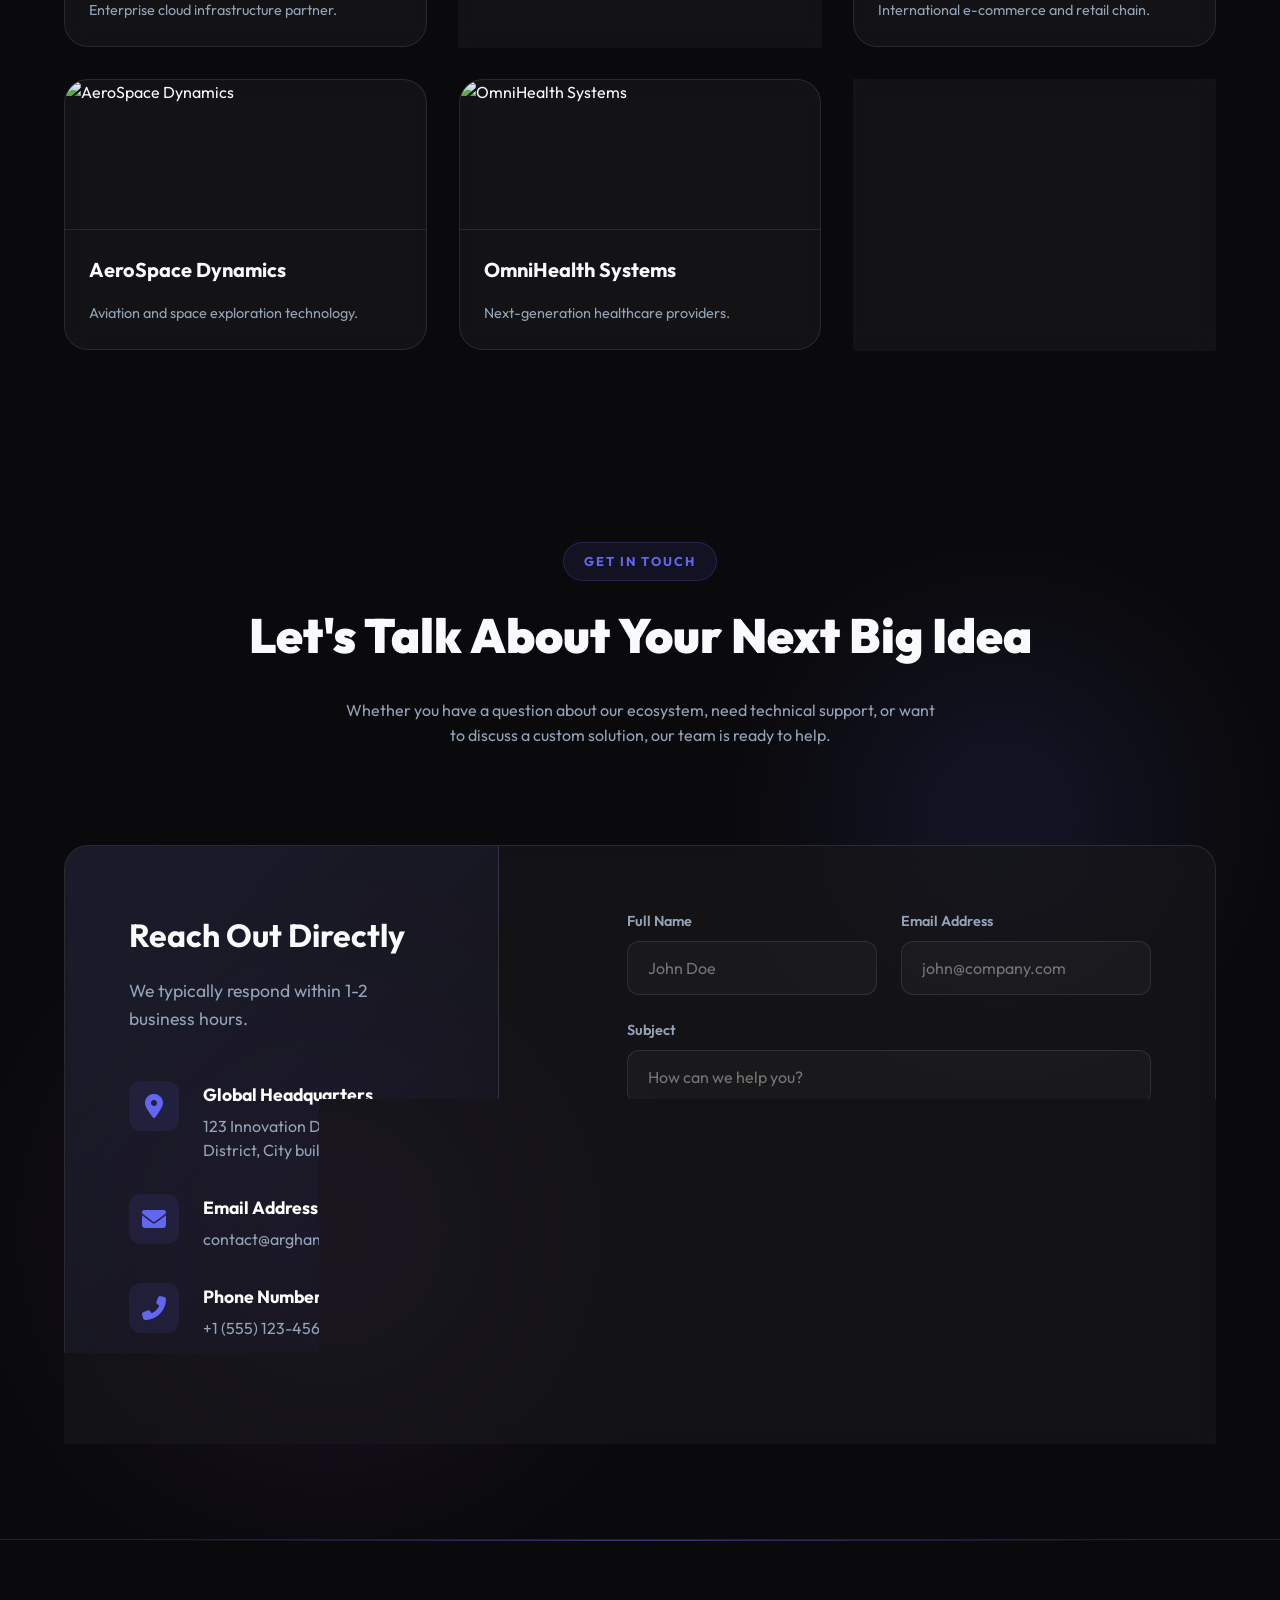
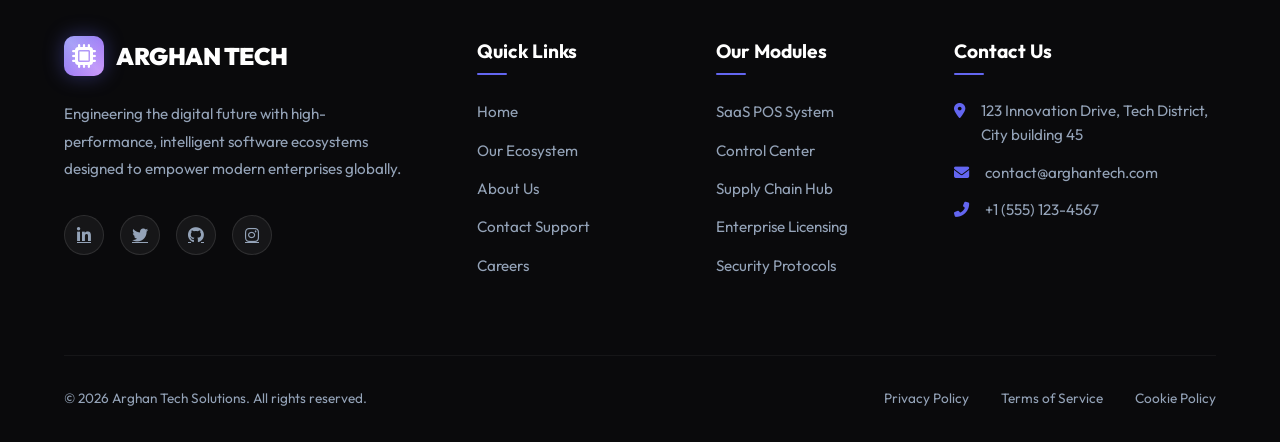
==== commit 46f6ad9e: "Implement Global Collision Flash for viewport-level feedback" ====
--- a/index.html
+++ b/index.html
@@ -518,6 +518,9 @@
         </div>
     </div>
 
+    <!-- Global Collision Flash -->
+    <div id="global-flash-container" class="global-flash-container"></div>
+
     <script src="js/main.js"></script>
 </body>
 
--- a/css/style.css
+++ b/css/style.css
@@ -549,15 +549,65 @@
 }
 
 /* --- Star Collision & Brand Reveal --- */
-.collision-container,
-.brand-reveal-container {
-    position: absolute;
+/* --- Global Collision Flash --- */
+.global-flash-container {
+    position: fixed;
+    inset: 0;
+    pointer-events: none;
+    z-index: 99999;
+}
+
+.corner-flash {
+    position: absolute;
+    width: 250px;
+    height: 250px;
+    pointer-events: none;
+    opacity: 0;
+}
+
+.corner-flash.top-left {
     top: 0;
     left: 0;
-    width: 100%;
-    height: 100%;
-    pointer-events: none;
-    z-index: 25;
+    background: radial-gradient(circle at top left, var(--primary-light) 0%, transparent 70%);
+}
+
+.corner-flash.top-right {
+    top: 0;
+    right: 0;
+    background: radial-gradient(circle at top right, var(--accent-purple) 0%, transparent 70%);
+}
+
+.corner-flash.bottom-left {
+    bottom: 0;
+    left: 0;
+    background: radial-gradient(circle at bottom left, var(--accent-indigo) 0%, transparent 70%);
+}
+
+.corner-flash.bottom-right {
+    bottom: 0;
+    right: 0;
+    background: radial-gradient(circle at bottom right, var(--primary-color) 0%, transparent 70%);
+}
+
+.corner-flash {
+    animation: cornerPulse 1s ease-out forwards;
+}
+
+@keyframes cornerPulse {
+    0% {
+        opacity: 0;
+        transform: scale(0.5);
+    }
+
+    30% {
+        opacity: 0.4;
+        transform: scale(1.1);
+    }
+
+    100% {
+        opacity: 0;
+        transform: scale(1);
+    }
 }
 
 .star-particle {
@@ -605,18 +655,54 @@
 
 .dynamic-brand-text {
     position: absolute;
+    display: flex;
+    gap: 0.15em;
     white-space: nowrap;
-    font-size: 2.5rem;
+    pointer-events: none;
+    z-index: 50;
+    transform: translate(-50%, -50%);
+}
+
+.brand-word {
+    display: flex;
+    gap: 0.15em;
+    margin-right: 0.5em;
+    /* Space between words */
+}
+
+.letter-particle {
+    display: inline-block;
+    font-size: 2.2rem;
     font-weight: 900;
     color: white;
     text-transform: uppercase;
-    letter-spacing: 0.5em;
+    text-shadow: 0 0 15px rgba(99, 102, 241, 0.8);
     opacity: 0;
-    transform: translate(-50%, -50%) scale(0.8);
-    text-shadow: 0 0 30px rgba(99, 102, 241, 1);
-    pointer-events: none;
-    z-index: 50;
-    text-align: center;
+    filter: blur(5px);
+}
+
+.letter-particle.assemble {
+    animation: letterSnap 1.5s cubic-bezier(0.175, 0.885, 0.32, 1.275) forwards;
+}
+
+@keyframes letterSnap {
+    0% {
+        opacity: 0;
+        filter: blur(10px);
+        transform: scale(0.2) rotate(45deg);
+    }
+
+    30% {
+        opacity: 1;
+        filter: blur(2px);
+    }
+
+    100% {
+        opacity: 1;
+        filter: blur(0px);
+        transform: scale(1) rotate(0deg);
+        text-shadow: 0 0 20px var(--accent-indigo);
+    }
 }
 
 .dynamic-brand-text.reveal {
@@ -626,33 +712,13 @@
 @keyframes textMaterialize {
     0% {
         opacity: 0;
-        letter-spacing: 1em;
-        filter: blur(10px);
-        transform: translate(-50%, -50%) scale(0.5);
-    }
-
-    20% {
-        opacity: 1;
-        filter: blur(0px);
-        transform: translate(-50%, -50%) scale(1.1);
-    }
-
-    30% {
-        transform: translate(-50%, -50%) scale(1);
-        letter-spacing: 0.3em;
-    }
-
-    80% {
-        opacity: 1;
-        filter: blur(0px);
-        letter-spacing: 0.3em;
     }
 
     100% {
         opacity: 0;
-        filter: blur(10px);
-        letter-spacing: 0.1em;
-    }
+    }
+
+    /* We handle this via children now */
 }
 
 @keyframes flashIn {
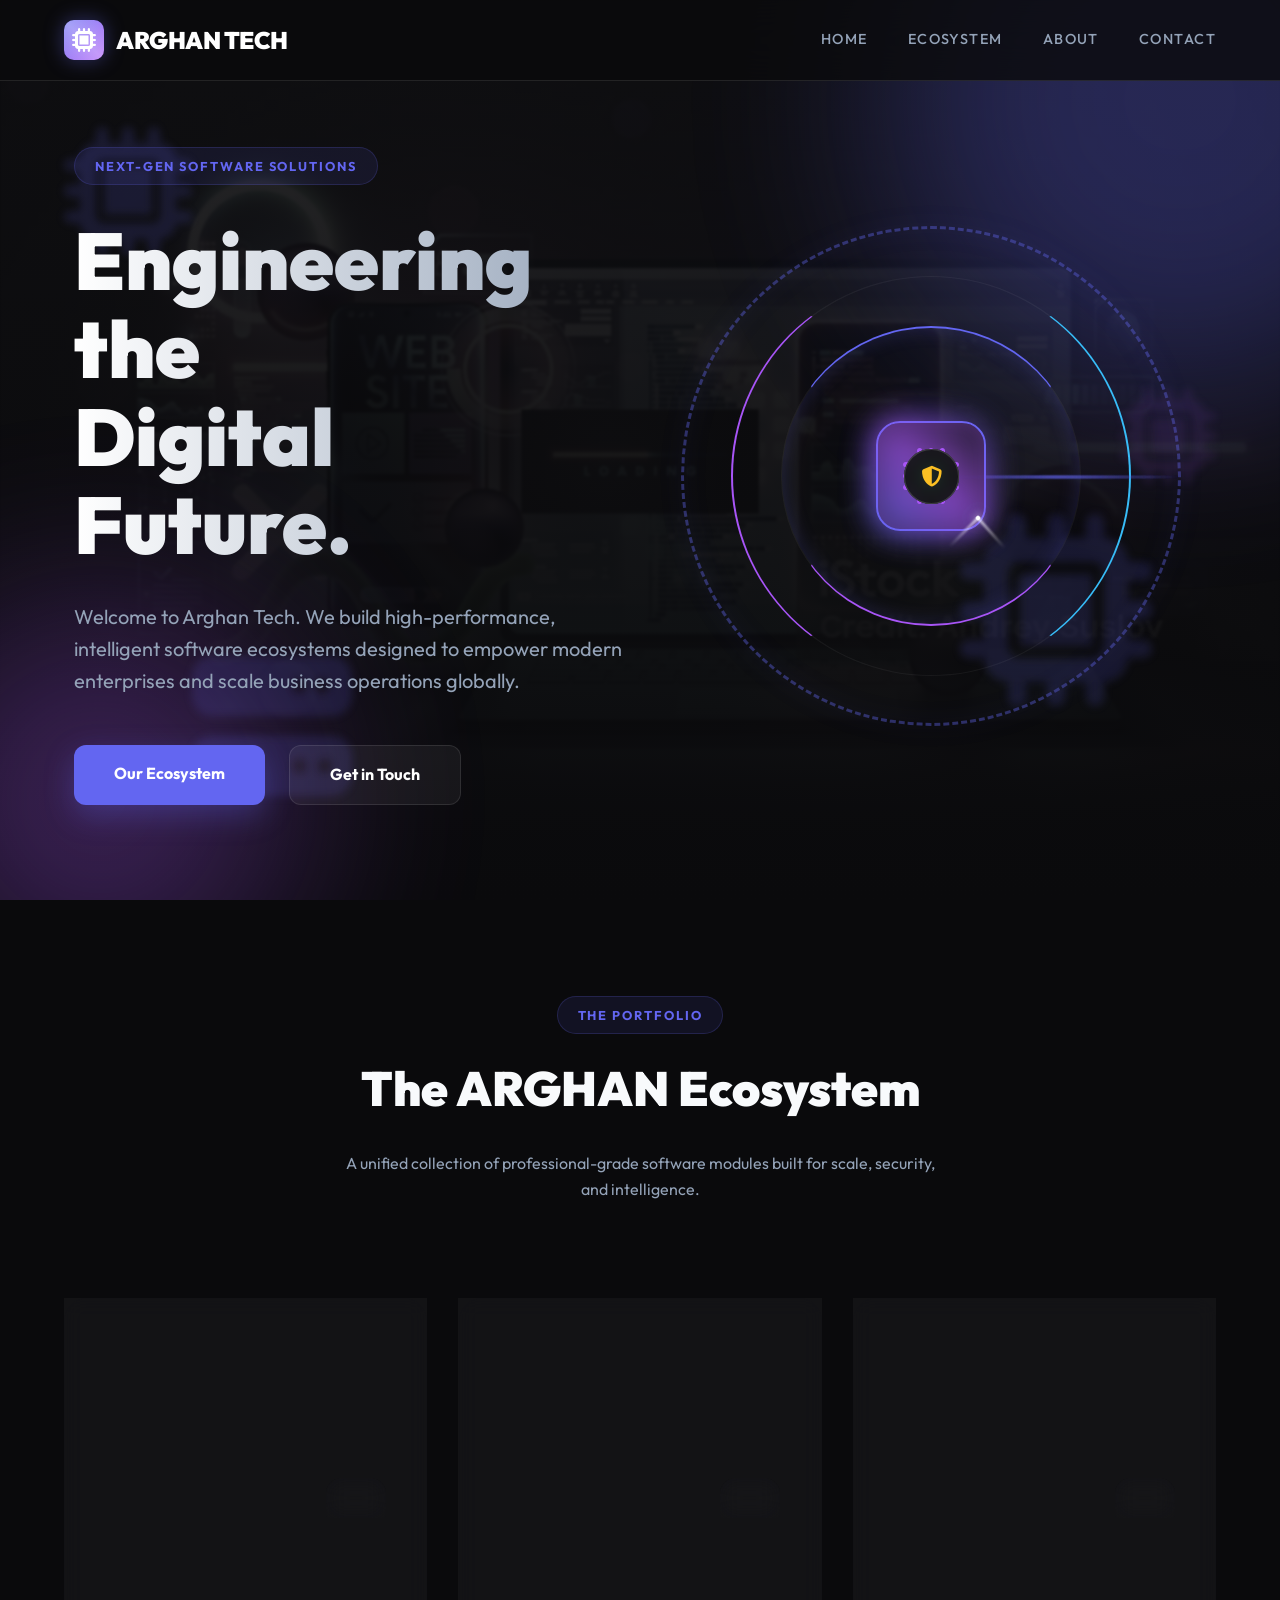
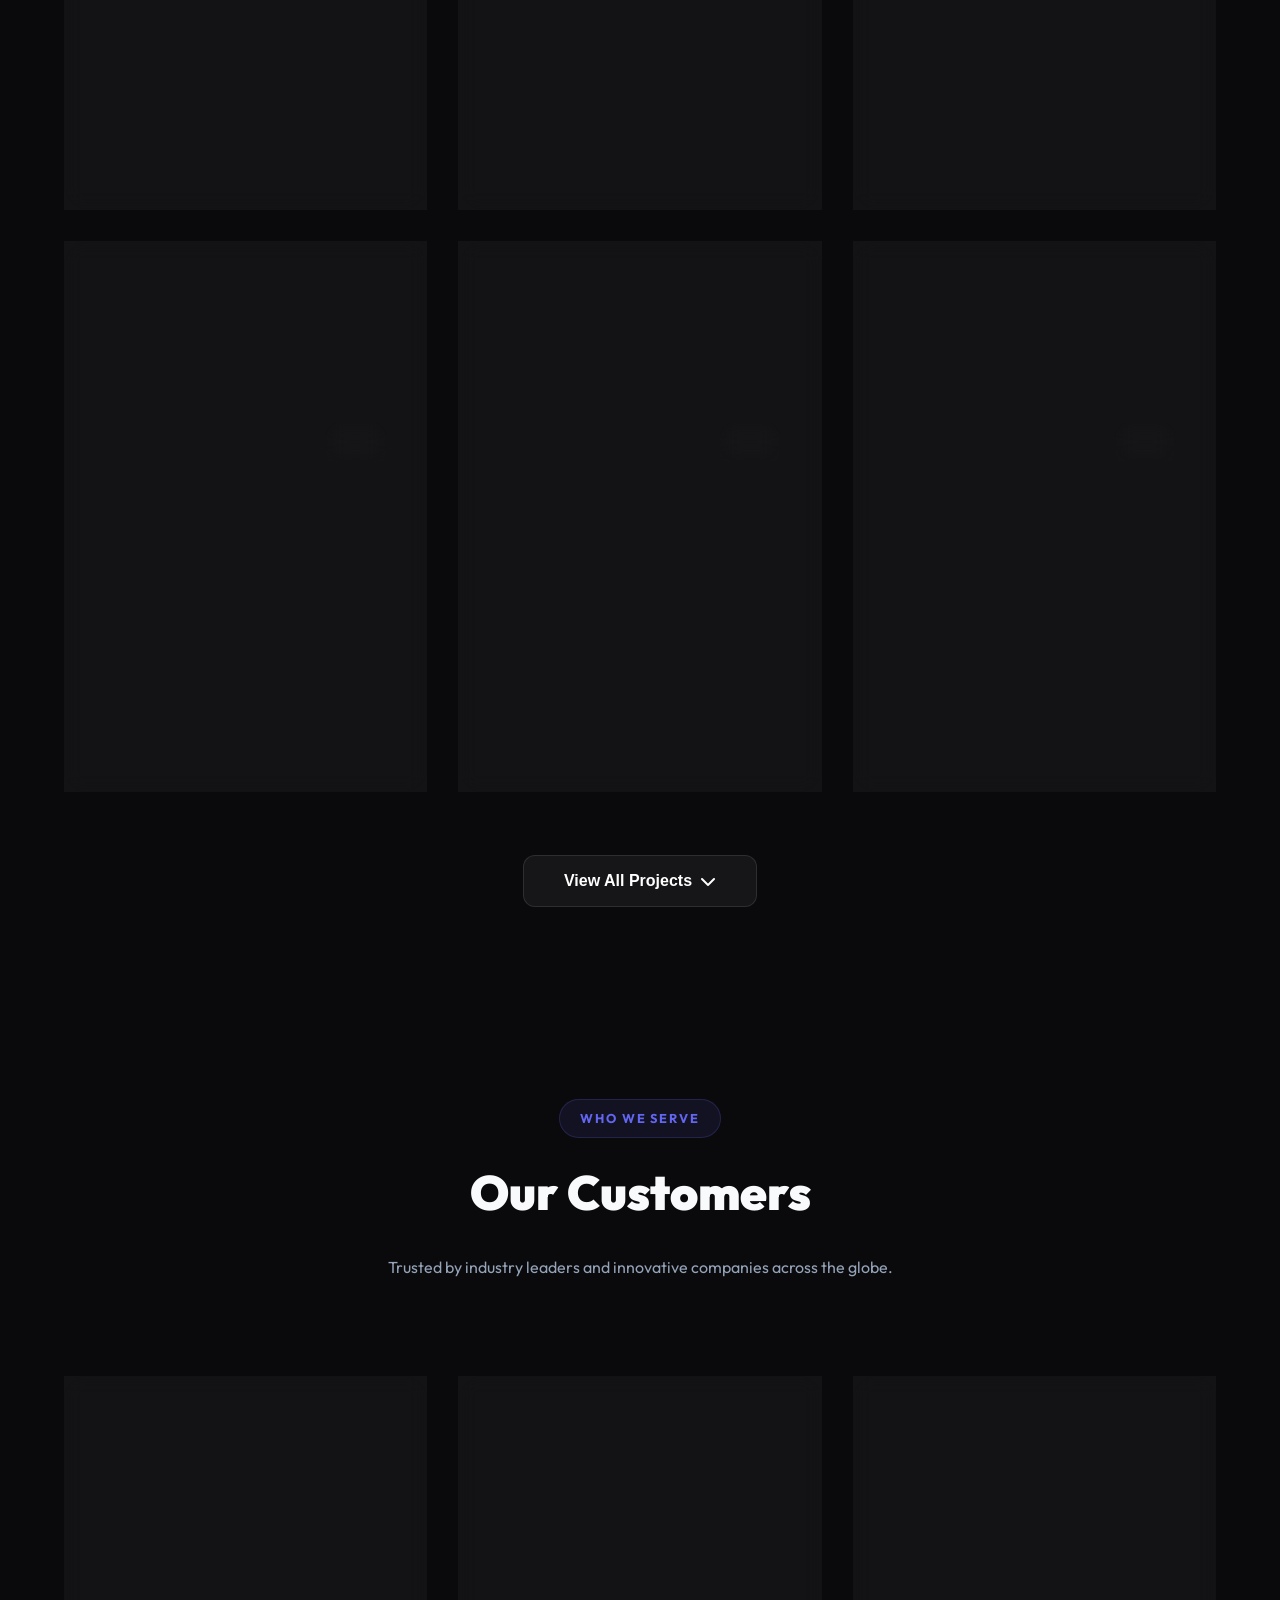
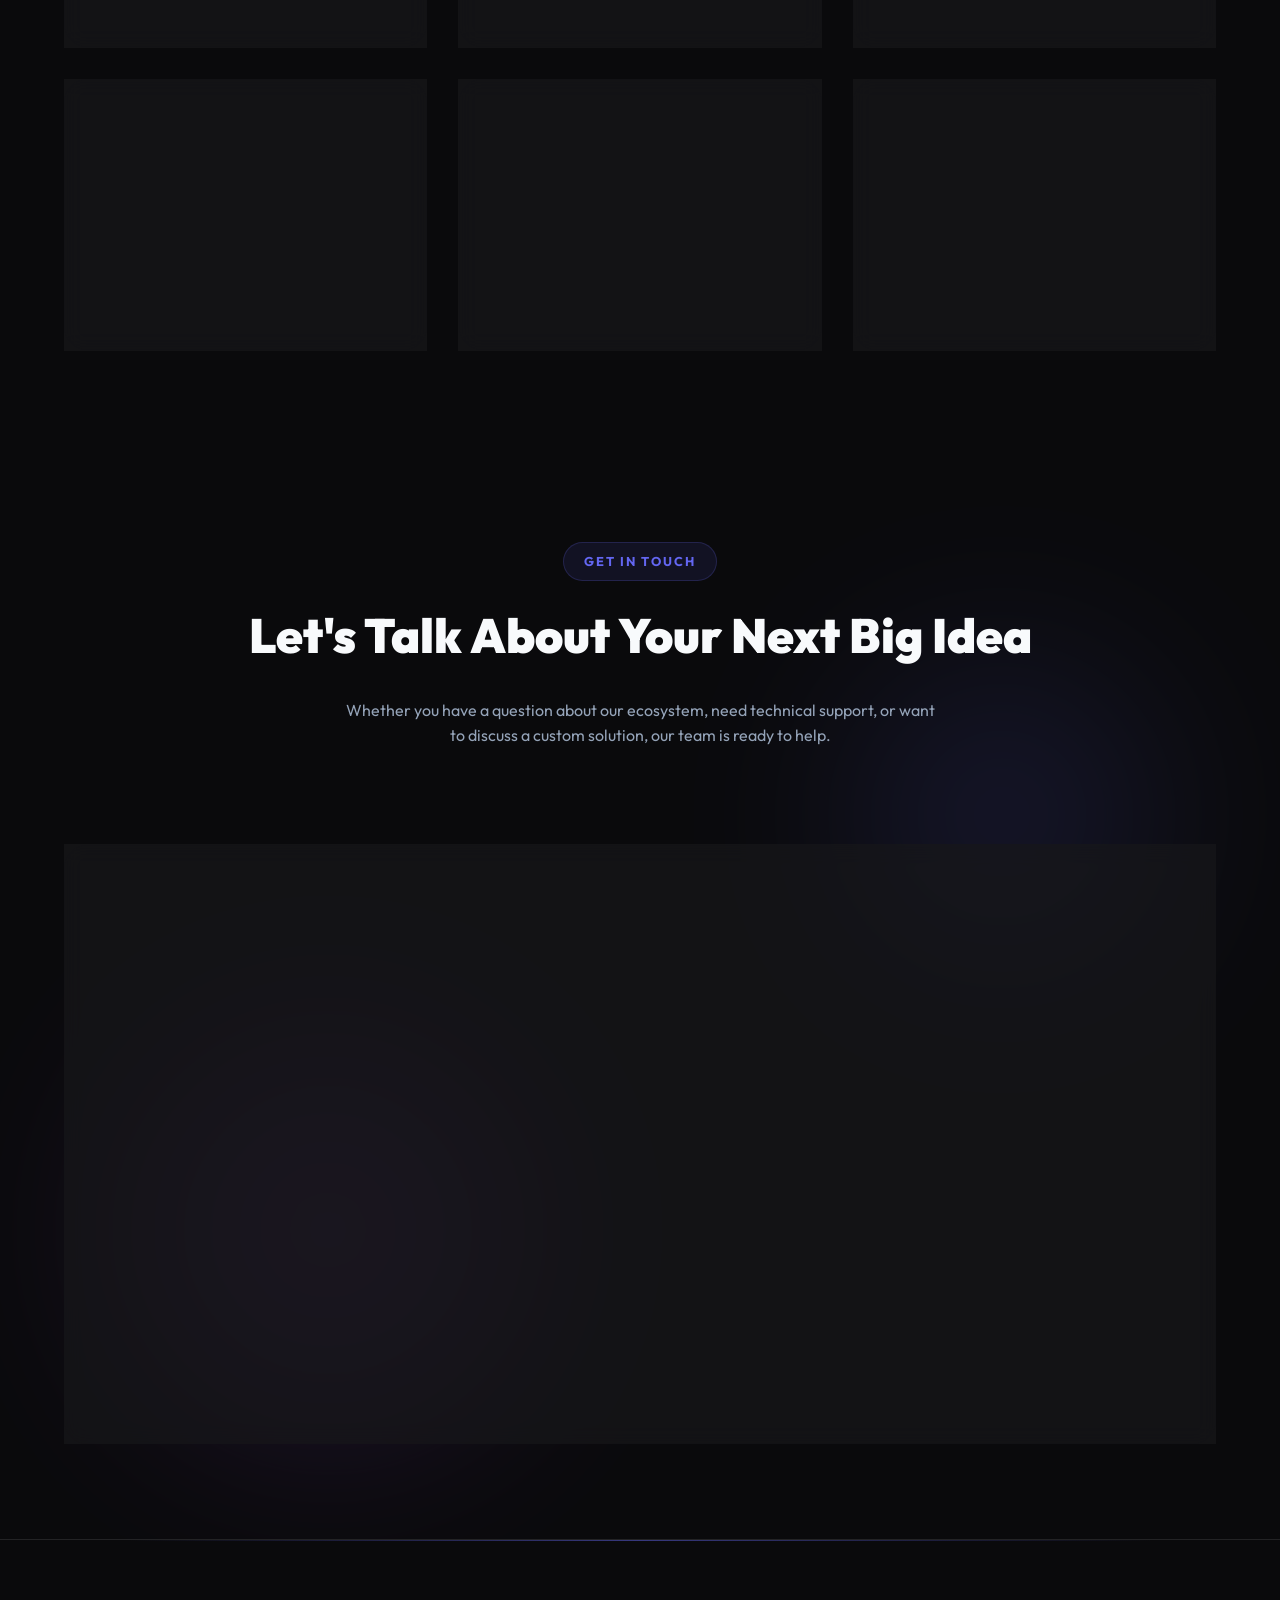
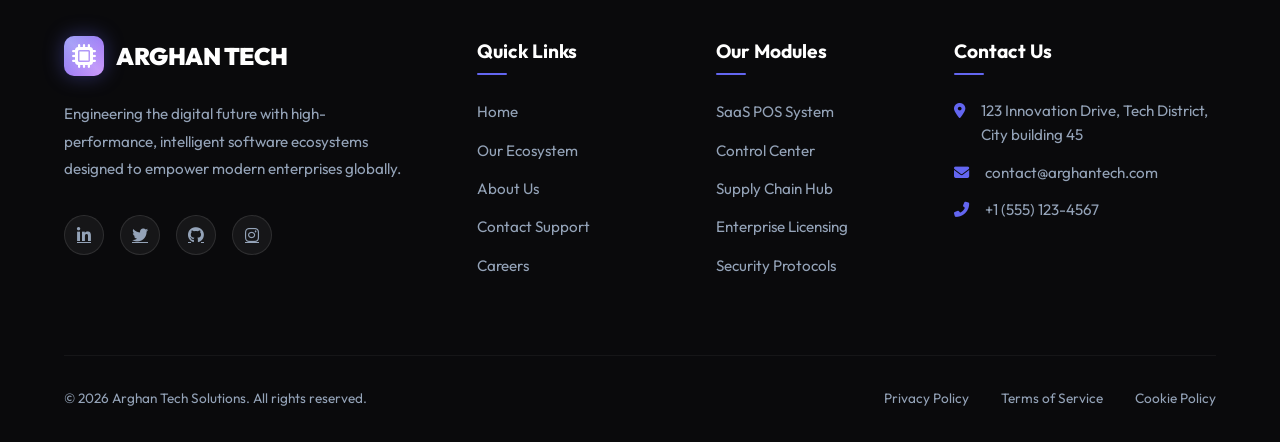
==== commit 2b5e6c80: "Replace portfolio thumbnail and finalize pos.html showcase" ====
--- a/index.html
+++ b/index.html
@@ -136,8 +136,7 @@
                 <!-- POS Card -->
                 <div class="card" onclick="openProjectModal('saas-pos')">
                     <div class="card-image">
-                        <img src="https://images.unsplash.com/photo-1551288049-bebda4e38f71?auto=format&fit=crop&q=80&w=800"
-                            alt="SaaS POS Dashboard">
+                        <img src="assets/POS-Dashboard.png" alt="SaaS POS Dashboard">
                         <div class="card-icon"><i class="fas fa-store-alt"></i></div>
                     </div>
                     <div class="card-content">
--- a/css/style.css
+++ b/css/style.css
@@ -549,6 +549,17 @@
 }
 
 /* --- Star Collision & Brand Reveal --- */
+.collision-container,
+.brand-reveal-container {
+    position: absolute;
+    top: 0;
+    left: 0;
+    width: 100%;
+    height: 100%;
+    pointer-events: none;
+    z-index: 25;
+}
+
 /* --- Global Collision Flash --- */
 .global-flash-container {
     position: fixed;
@@ -656,11 +667,15 @@
 .dynamic-brand-text {
     position: absolute;
     display: flex;
+    flex-wrap: wrap;
+    /* Allow multi-line */
+    justify-content: center;
+    /* Center lines */
     gap: 0.15em;
-    white-space: nowrap;
     pointer-events: none;
     z-index: 50;
     transform: translate(-50%, -50%);
+    text-align: center;
 }
 
 .brand-word {
@@ -672,7 +687,8 @@
 
 .letter-particle {
     display: inline-block;
-    font-size: 2.2rem;
+    font-size: clamp(1rem, 4.5vw, 2.2rem);
+    /* Slightly smaller base */
     font-weight: 900;
     color: white;
     text-transform: uppercase;
@@ -706,19 +722,19 @@
 }
 
 .dynamic-brand-text.reveal {
-    animation: textMaterialize 5s cubic-bezier(0.4, 0, 0.2, 1) forwards;
+    animation: textMaterialize 7s cubic-bezier(0.4, 0, 0.2, 1) forwards;
 }
 
 @keyframes textMaterialize {
-    0% {
+
+    0%,
+    85% {
+        opacity: 1;
+    }
+
+    100% {
         opacity: 0;
     }
-
-    100% {
-        opacity: 0;
-    }
-
-    /* We handle this via children now */
 }
 
 @keyframes flashIn {
@@ -744,7 +760,20 @@
     }
 
     .dynamic-brand-text {
+        gap: 0.05em;
+        width: 250px;
+        /* Force wrap for 'SOFTWARE HOUSE' to second line */
+    }
+
+    .brand-word {
+        gap: 0.05em;
+        margin-right: 0.2em;
+    }
+
+    .letter-particle {
         font-size: 1.2rem;
+        /* Static size for small mobile for reliability */
+        text-shadow: 0 0 8px rgba(99, 102, 241, 0.8);
     }
 
     .hero h1 {
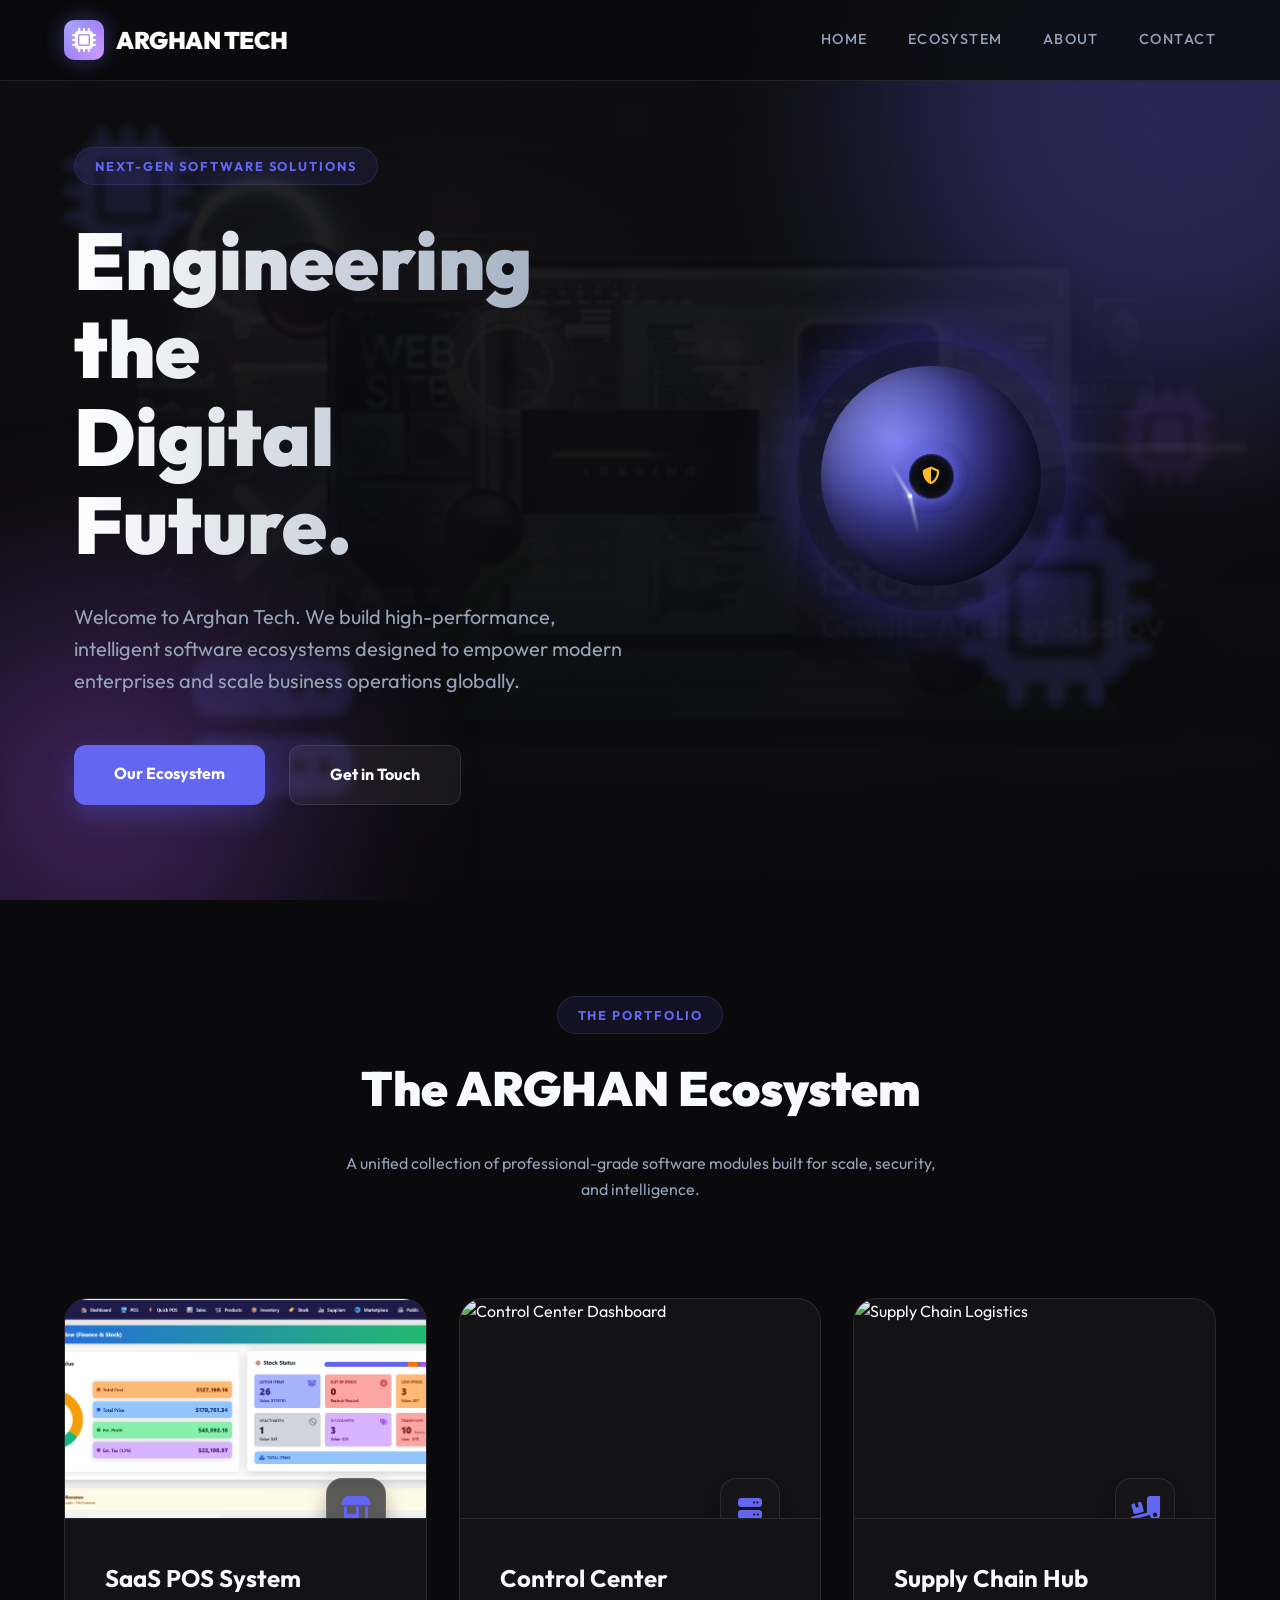
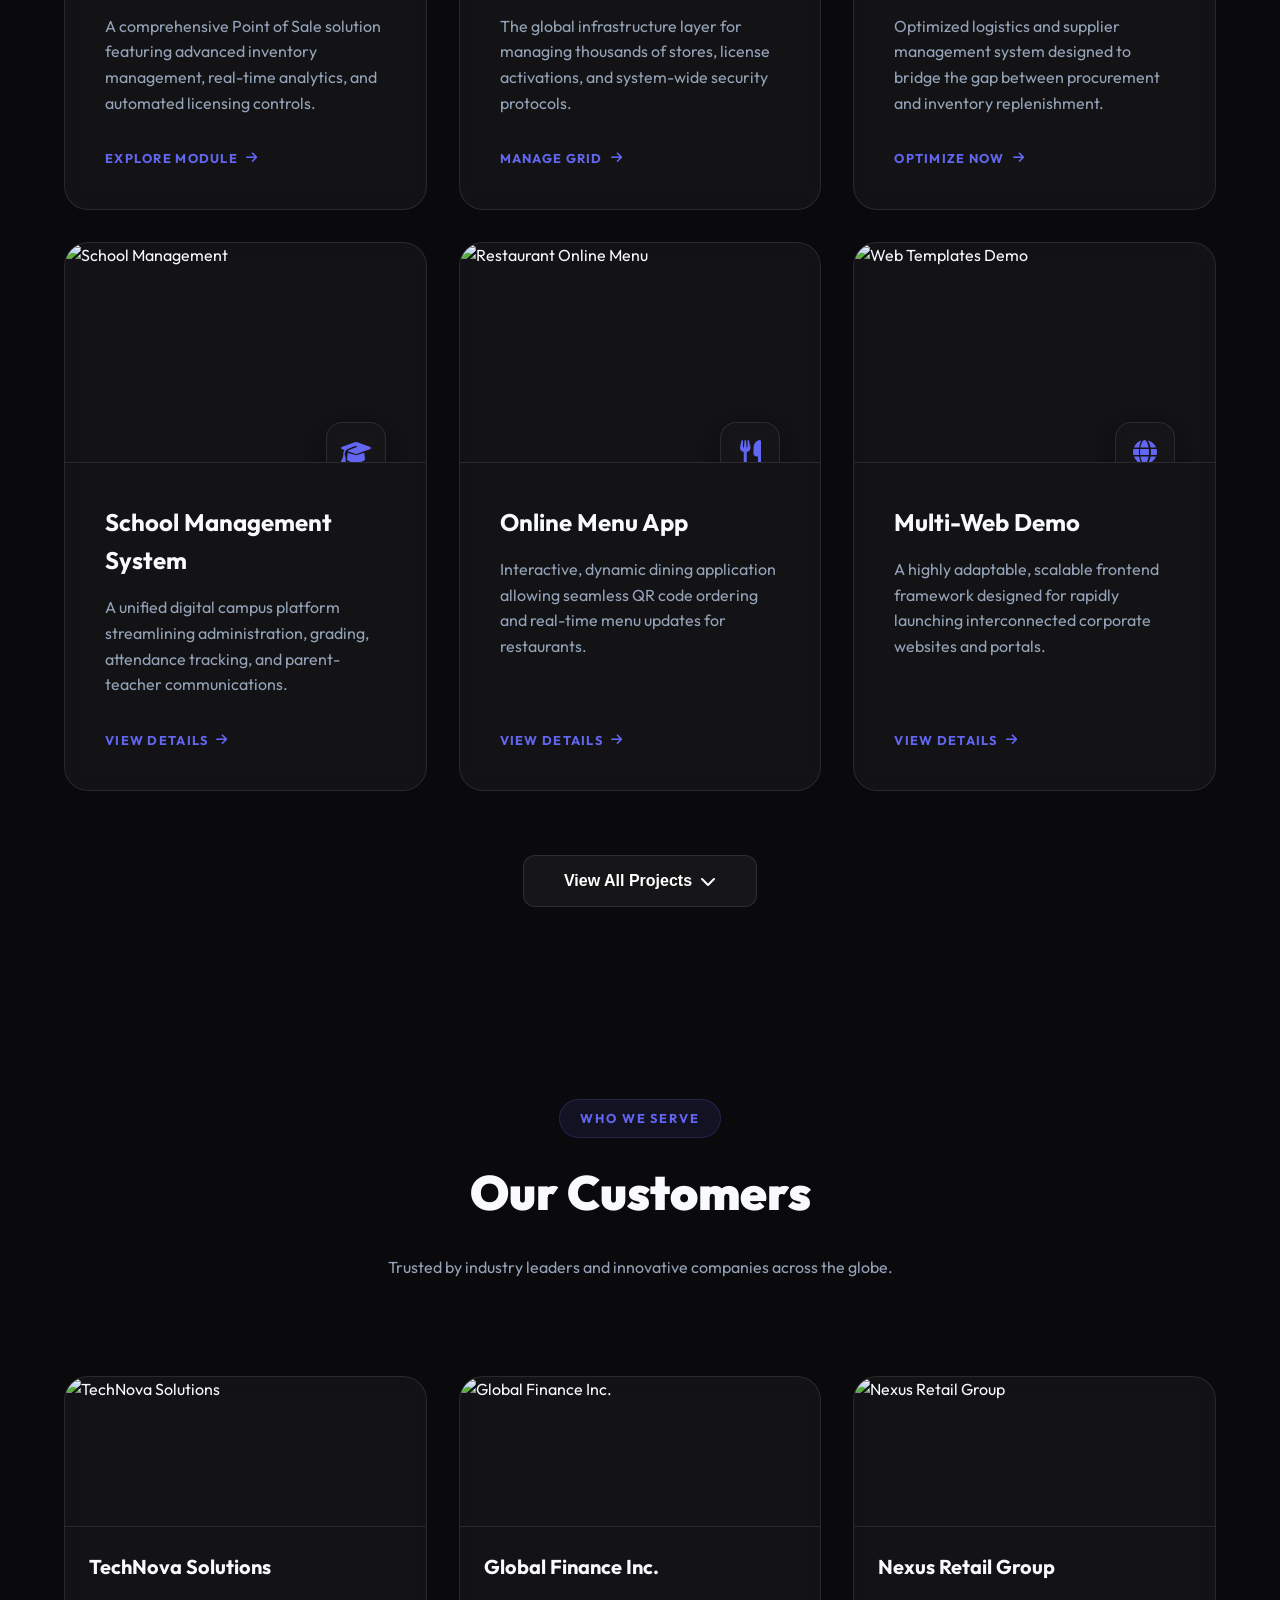
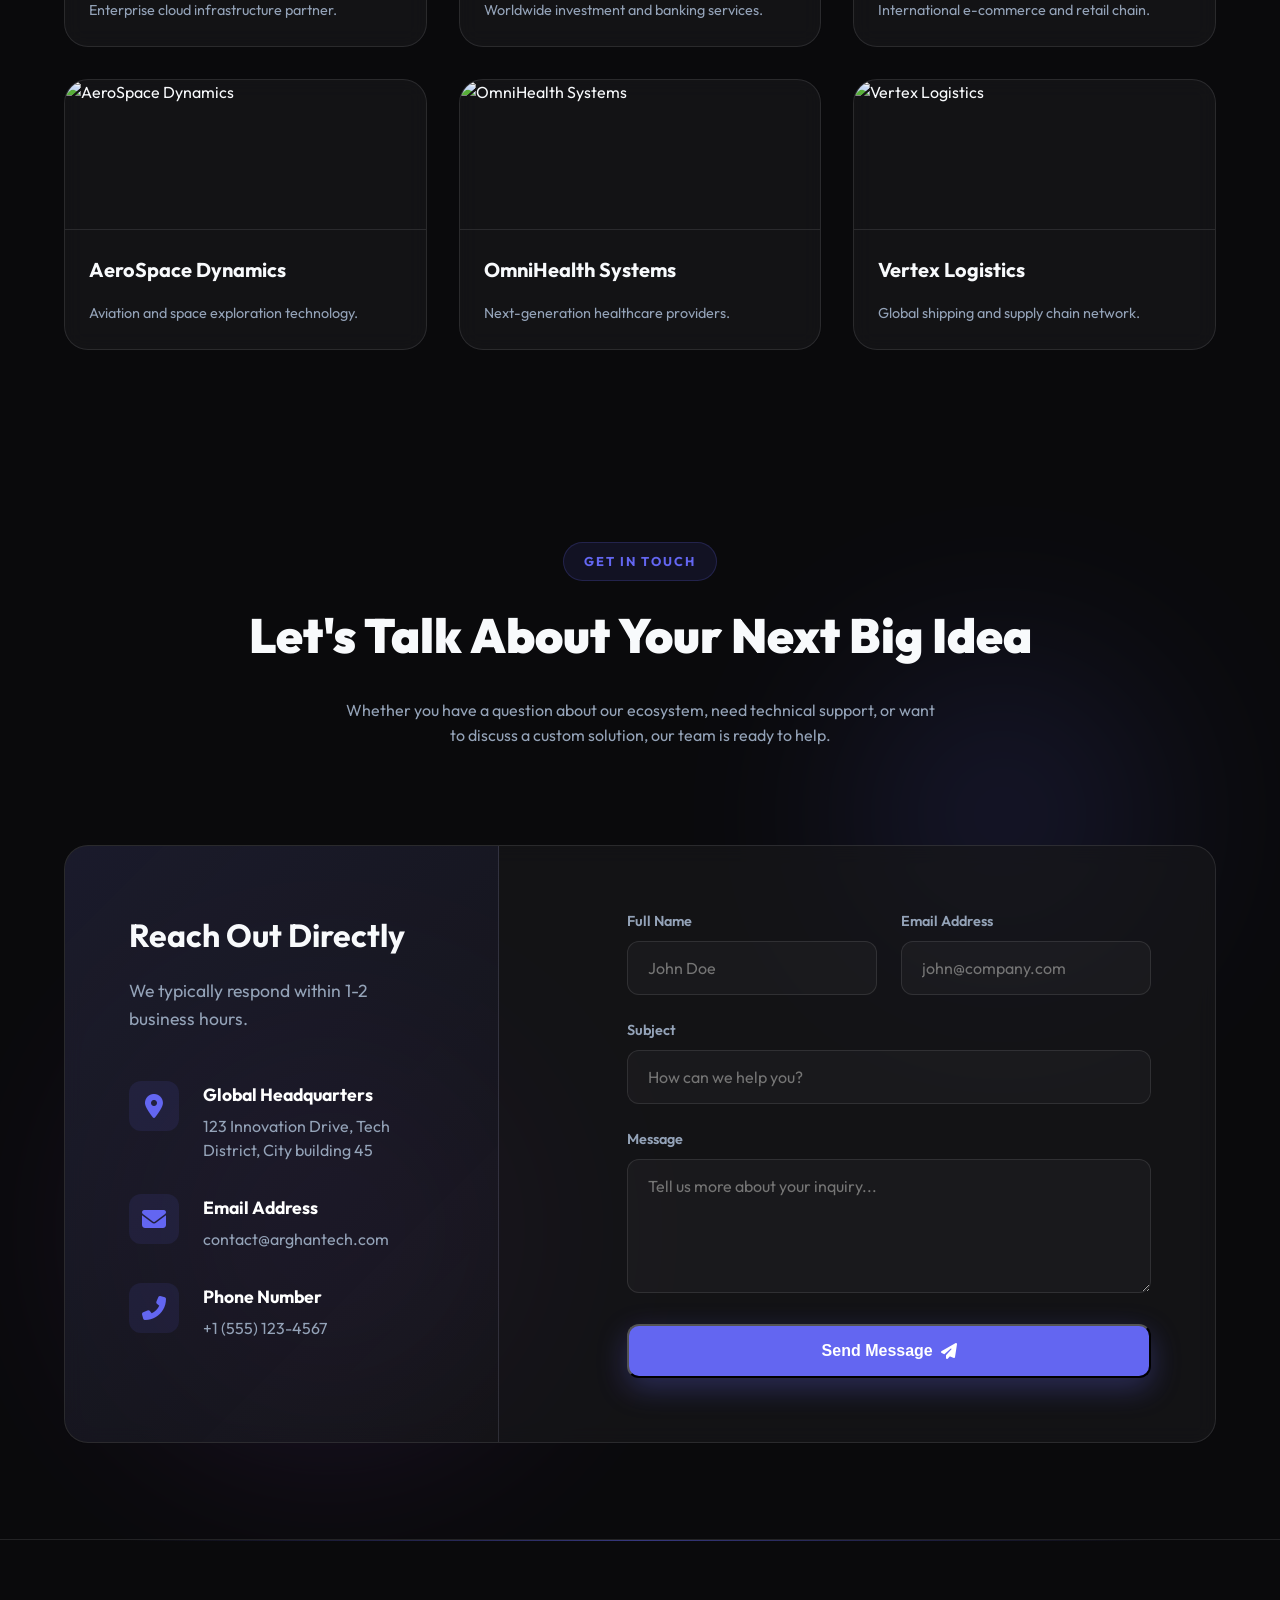
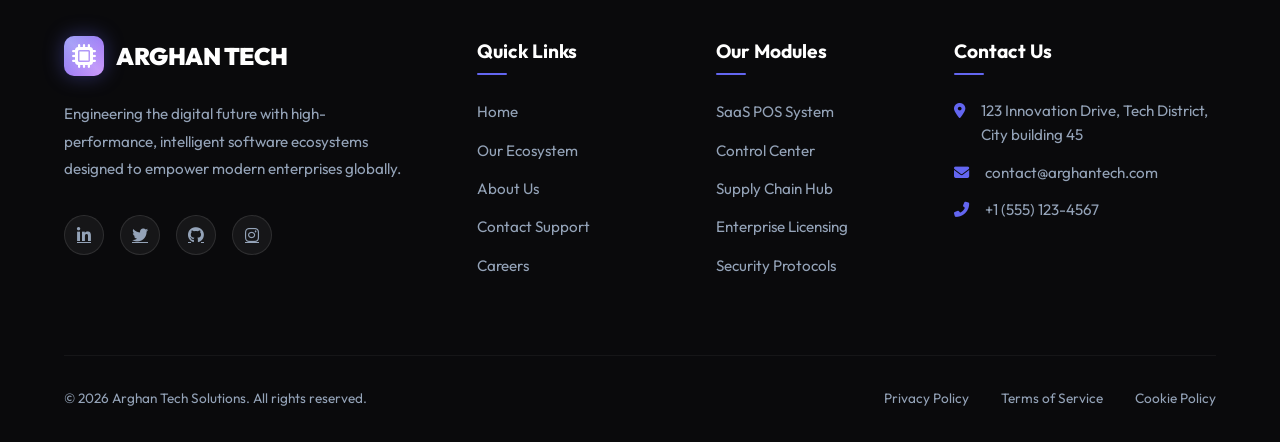
==== commit 6d431467: "Synchronize satellite orbit speeds and apply high-fidelity Earth texture" ====
--- a/index.html
+++ b/index.html
@@ -94,20 +94,16 @@
                 <!-- Animated Tech Visual -->
                 <div class="hero-visual">
                     <div class="tech-core">
-                        <!-- Glowing Rings -->
-                        <div class="ring ring-1"></div>
-                        <div class="ring ring-2"></div>
-                        <div class="ring ring-3"></div>
-
-                        <!-- Circuit Traces (Wires) -->
-                        <div class="circuit-trace trace-1"></div>
-                        <div class="circuit-trace trace-2"></div>
-                        <div class="circuit-trace trace-3"></div>
-                        <div class="circuit-trace trace-4"></div>
-
-                        <!-- Central Microchip -->
-                        <div class="core-chip">
-                            <i class="fas fa-microchip"></i>
+
+                        <!-- Earth Core (High-Fidelity Upgrade) -->
+                        <div class="earth-container">
+                            <div class="earth-glow"></div>
+                            <div class="earth-atmosphere"></div>
+                            <div class="earth-sphere">
+                                <div class="earth-map"></div>
+                                <div class="earth-clouds"></div>
+                                <div class="earth-specular"></div>
+                            </div>
                         </div>
 
 
--- a/css/style.css
+++ b/css/style.css
@@ -13,7 +13,7 @@
     --text-secondary: #94a3b8;
     --glass-border: rgba(255, 255, 255, 0.1);
     --font-main: 'Outfit', sans-serif;
-    --orbit-radius: 250px;
+    --orbit-radius: 160px;
 }
 
 * {
@@ -396,97 +396,137 @@
     }
 }
 
-.core-chip {
-    width: 110px;
-    height: 110px;
-    background: rgba(23, 23, 26, 0.9);
-    border: 2px solid var(--accent-indigo);
-    border-radius: 24px;
+/* --- Earth Core High-Fidelity Upgrade --- */
+.earth-container {
+    position: absolute;
+    width: 220px;
+    height: 220px;
+    top: 50%;
+    left: 50%;
+    transform: translate(-50%, -50%);
+    z-index: 30;
+    perspective: 1000px;
+}
+
+.earth-sphere {
+    position: absolute;
+    inset: 0;
+    border-radius: 50%;
+    background: radial-gradient(circle at 35% 35%, #6366f1 0%, #1e1b4b 60%, #0a0a0c 100%);
+    box-shadow: inset -30px -30px 60px rgba(0, 0, 0, 0.9),
+        inset 15px 15px 40px rgba(255, 255, 255, 0.1);
+    overflow: hidden;
+    transform-style: preserve-3d;
+}
+
+/* Realistic World Map Pattern - high fidelity blue marble */
+background-image: url('https://upload.wikimedia.org/wikipedia/commons/thumb/c/c3/Solarsystemscope_texture_2k_earth_daymap.jpg/2560px-Solarsystemscope_texture_2k_earth_daymap.jpg');
+background-size: 200% 100%;
+opacity: 0.8;
+mix-blend-mode: normal;
+filter: brightness(1.1) contrast(1.1) hue-rotate(-10deg);
+animation: rotateEarth 30s linear infinite;
+}
+
+.earth-clouds {
+    position: absolute;
+    top: 0;
+    left: 0;
+    width: 200%;
+    height: 100%;
+    background-image: url('https://www.transparenttextures.com/patterns/white-diamond.png');
+    background-size: 50% 100%;
+    opacity: 0.15;
+    mix-blend-mode: screen;
+    animation: rotateEarth 18s linear infinite reverse;
+    filter: blur(1px);
+}
+
+.earth-specular {
+    position: absolute;
+    inset: 0;
+    border-radius: 50%;
+    background: radial-gradient(circle at 30% 30%, rgba(255, 255, 255, 0.25) 0%, transparent 40%);
+    pointer-events: none;
+    z-index: 5;
+}
+
+.earth-atmosphere {
+    position: absolute;
+    inset: -25px;
+    border-radius: 50%;
+    background: radial-gradient(circle, rgba(99, 102, 241, 0.15) 50%, transparent 70%);
+    box-shadow: 0 0 70px rgba(79, 70, 229, 0.5), inset 0 0 30px rgba(79, 70, 229, 0.3);
+    pointer-events: none;
+    animation: atmospherePulse 5s ease-in-out infinite;
+    z-index: 29;
+}
+
+.earth-glow {
+    position: absolute;
+    inset: -60px;
+    border-radius: 50%;
+    background: radial-gradient(circle, rgba(99, 102, 241, 0.1) 0%, rgba(79, 70, 229, 0.05) 50%, transparent 70%);
+    filter: blur(40px);
+    z-index: -1;
+}
+
+@keyframes rotateEarth {
+    from {
+        transform: translateX(0);
+    }
+
+    to {
+        transform: translateX(-50%);
+    }
+}
+
+@keyframes atmospherePulse {
+
+    0%,
+    100% {
+        transform: scale(1);
+        opacity: 0.5;
+        filter: brightness(1);
+    }
+
+    50% {
+        transform: scale(1.08);
+        opacity: 0.8;
+        filter: brightness(1.3);
+    }
+}
+
+
+.floating-node {
+    position: absolute;
+    width: 45px;
+    height: 45px;
+    top: 50%;
+    left: 50%;
+    margin-top: -22.5px;
+    margin-left: -22.5px;
+    background: rgba(10, 10, 12, 0.95);
+    border: 1px solid rgba(99, 102, 241, 0.4);
+    border-radius: 50%;
     display: flex;
     justify-content: center;
     align-items: center;
-    font-size: 3.5rem;
-    color: var(--accent-purple);
-    box-shadow: 0 0 35px rgba(99, 102, 241, 0.4), inset 0 0 20px rgba(168, 85, 247, 0.4);
-    position: relative;
-    z-index: 10;
+    color: #fff;
+    font-size: 1.1rem;
+    box-shadow: 0 0 15px rgba(99, 102, 241, 0.3), inset 0 0 10px rgba(99, 102, 241, 0.2);
+    z-index: 40;
     backdrop-filter: blur(10px);
-}
-
-.core-chip::after {
-    content: '';
-    position: absolute;
-    inset: -6px;
-    background: linear-gradient(45deg, var(--accent-indigo), var(--accent-purple), transparent);
-    border-radius: 28px;
-    z-index: -1;
-    filter: blur(15px);
-    opacity: 0.7;
-    animation: pulseGlow 3s infinite alternate;
-}
-
-.ring {
-    position: absolute;
-    border-radius: 50%;
-    border: 1px solid rgba(255, 255, 255, 0.05);
-    transform-style: preserve-3d;
-}
-
-.ring-1 {
-    width: 60%;
-    height: 60%;
-    border-top: 2px solid var(--accent-indigo);
-    border-bottom: 2px solid var(--accent-purple);
-    animation: rotate3d 12s linear infinite;
-    box-shadow: 0 0 20px rgba(99, 102, 241, 0.2) inset;
-}
-
-.ring-2 {
-    width: 80%;
-    height: 80%;
-    border-left: 2px solid var(--accent-purple);
-    border-right: 2px solid #38bdf8;
-    animation: rotate3dReverse 18s linear infinite;
-}
-
-.ring-3 {
-    width: 100%;
-    height: 100%;
-    border: 3px dashed rgba(99, 102, 241, 0.4);
-    border-radius: 50%;
-    animation: spinReverse 45s linear infinite;
-    box-shadow: 0 0 30px rgba(99, 102, 241, 0.05), inset 0 0 30px rgba(99, 102, 241, 0.05);
-}
-
-.floating-node {
-    position: absolute;
-    width: 55px;
-    height: 55px;
-    top: 50%;
-    left: 50%;
-    margin-top: -27.5px;
-    margin-left: -27.5px;
-    background: rgba(23, 23, 26, 0.85);
-    border: 1px solid rgba(255, 255, 255, 0.15);
-    border-radius: 50%;
-    display: flex;
-    justify-content: center;
-    align-items: center;
-    color: white;
-    font-size: 1.3rem;
-    backdrop-filter: blur(8px);
-    z-index: 20;
-    transition: all 0.3s ease;
 }
 
 .node-1 {
     color: #38bdf8;
-    animation: orbit1 12s linear infinite;
+    animation: orbit1 20s linear infinite;
 }
 
 .node-2 {
     color: var(--accent-purple);
-    animation: orbit2 15s linear infinite;
+    animation: orbit2 20s linear infinite;
 }
 
 .node-3 {
@@ -496,7 +536,7 @@
 
 .node-4 {
     color: #fbbf24;
-    animation: orbit4 25s linear infinite;
+    animation: orbit4 20s linear infinite;
 }
 
 /* Circuit Traces (Wires) */
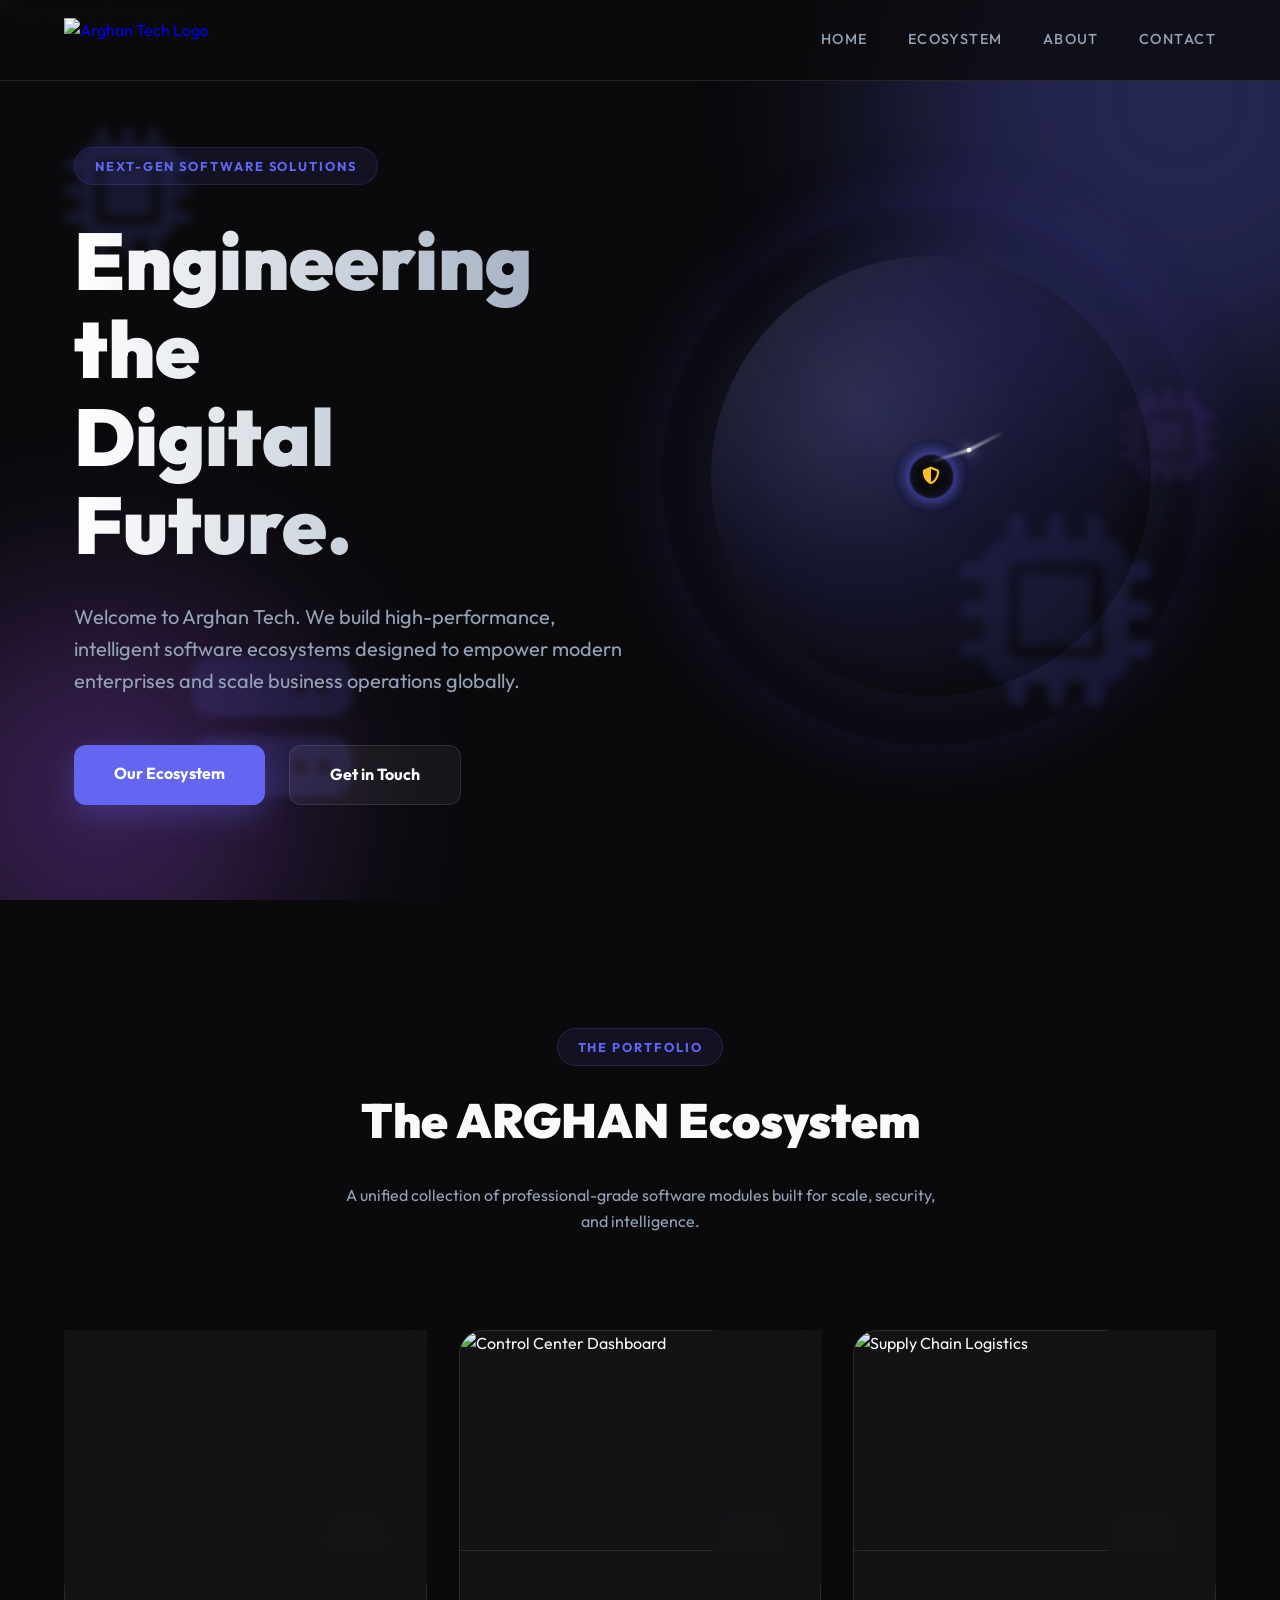
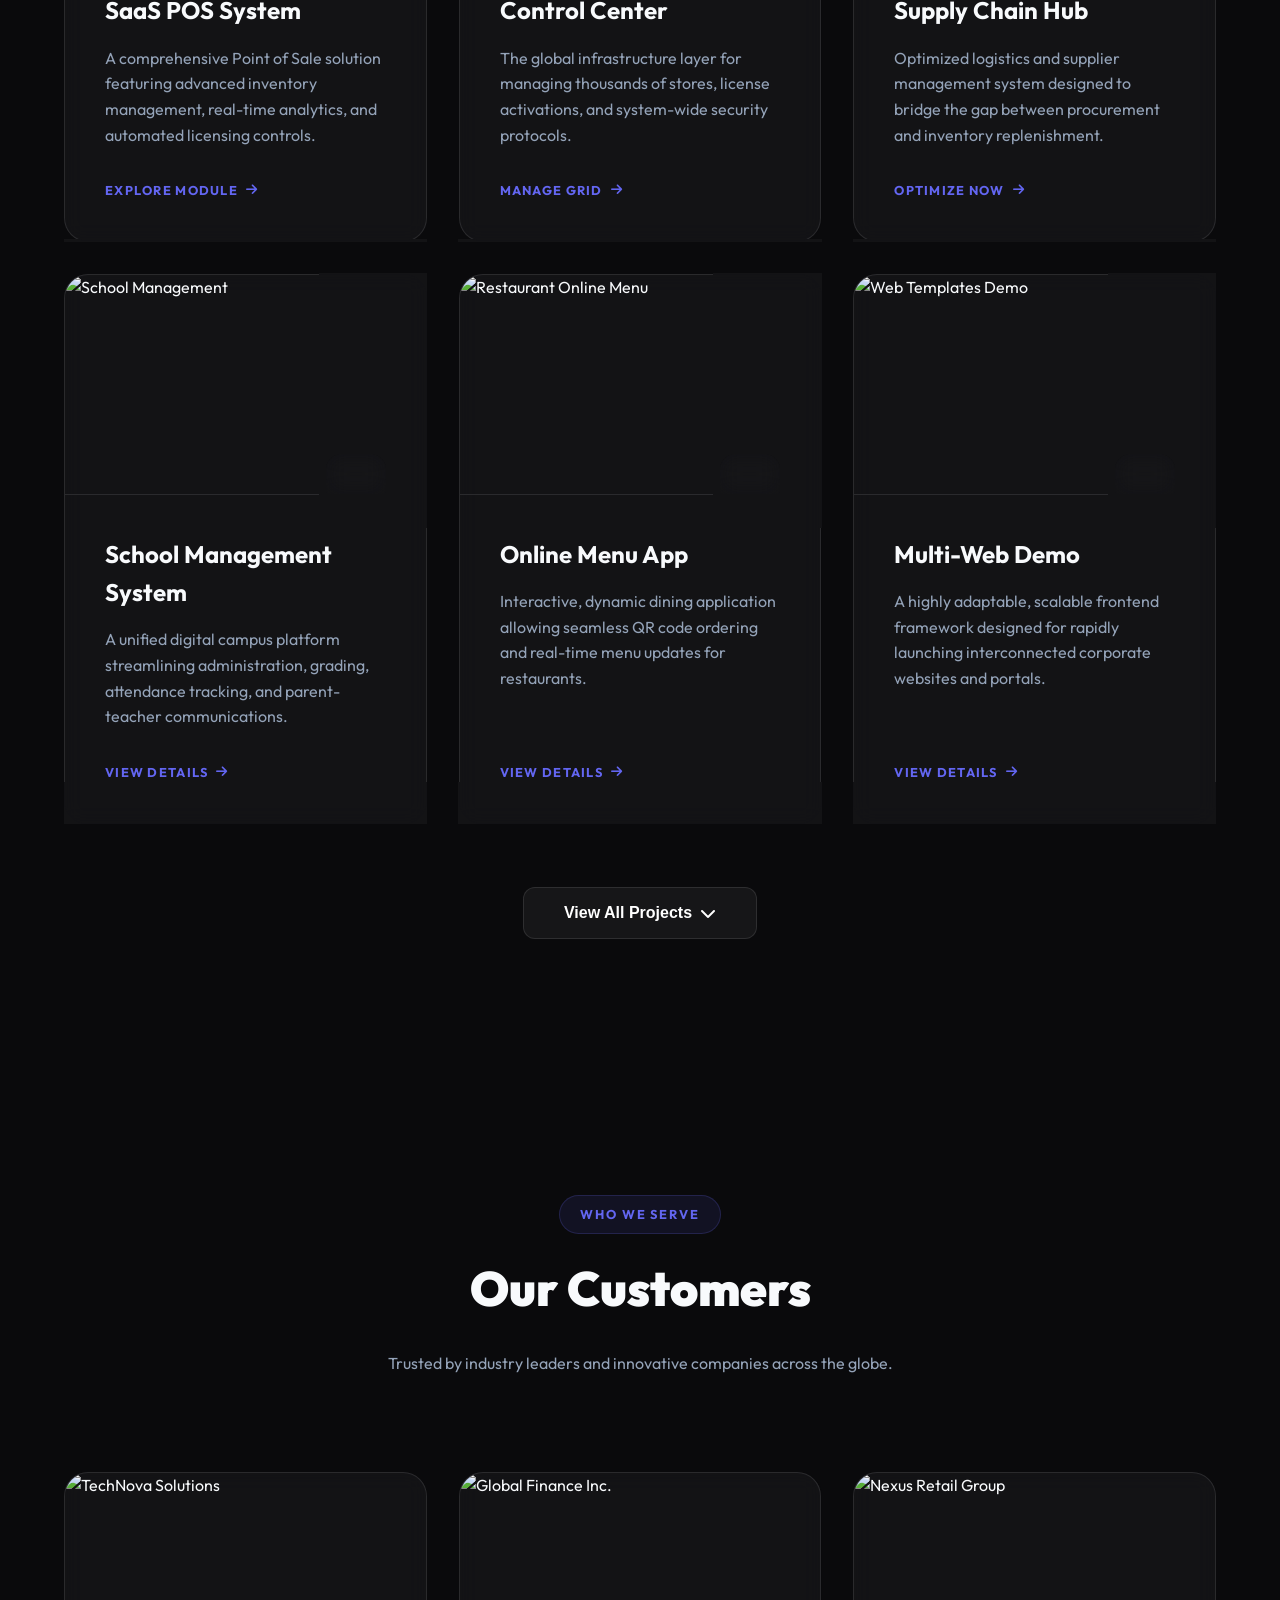
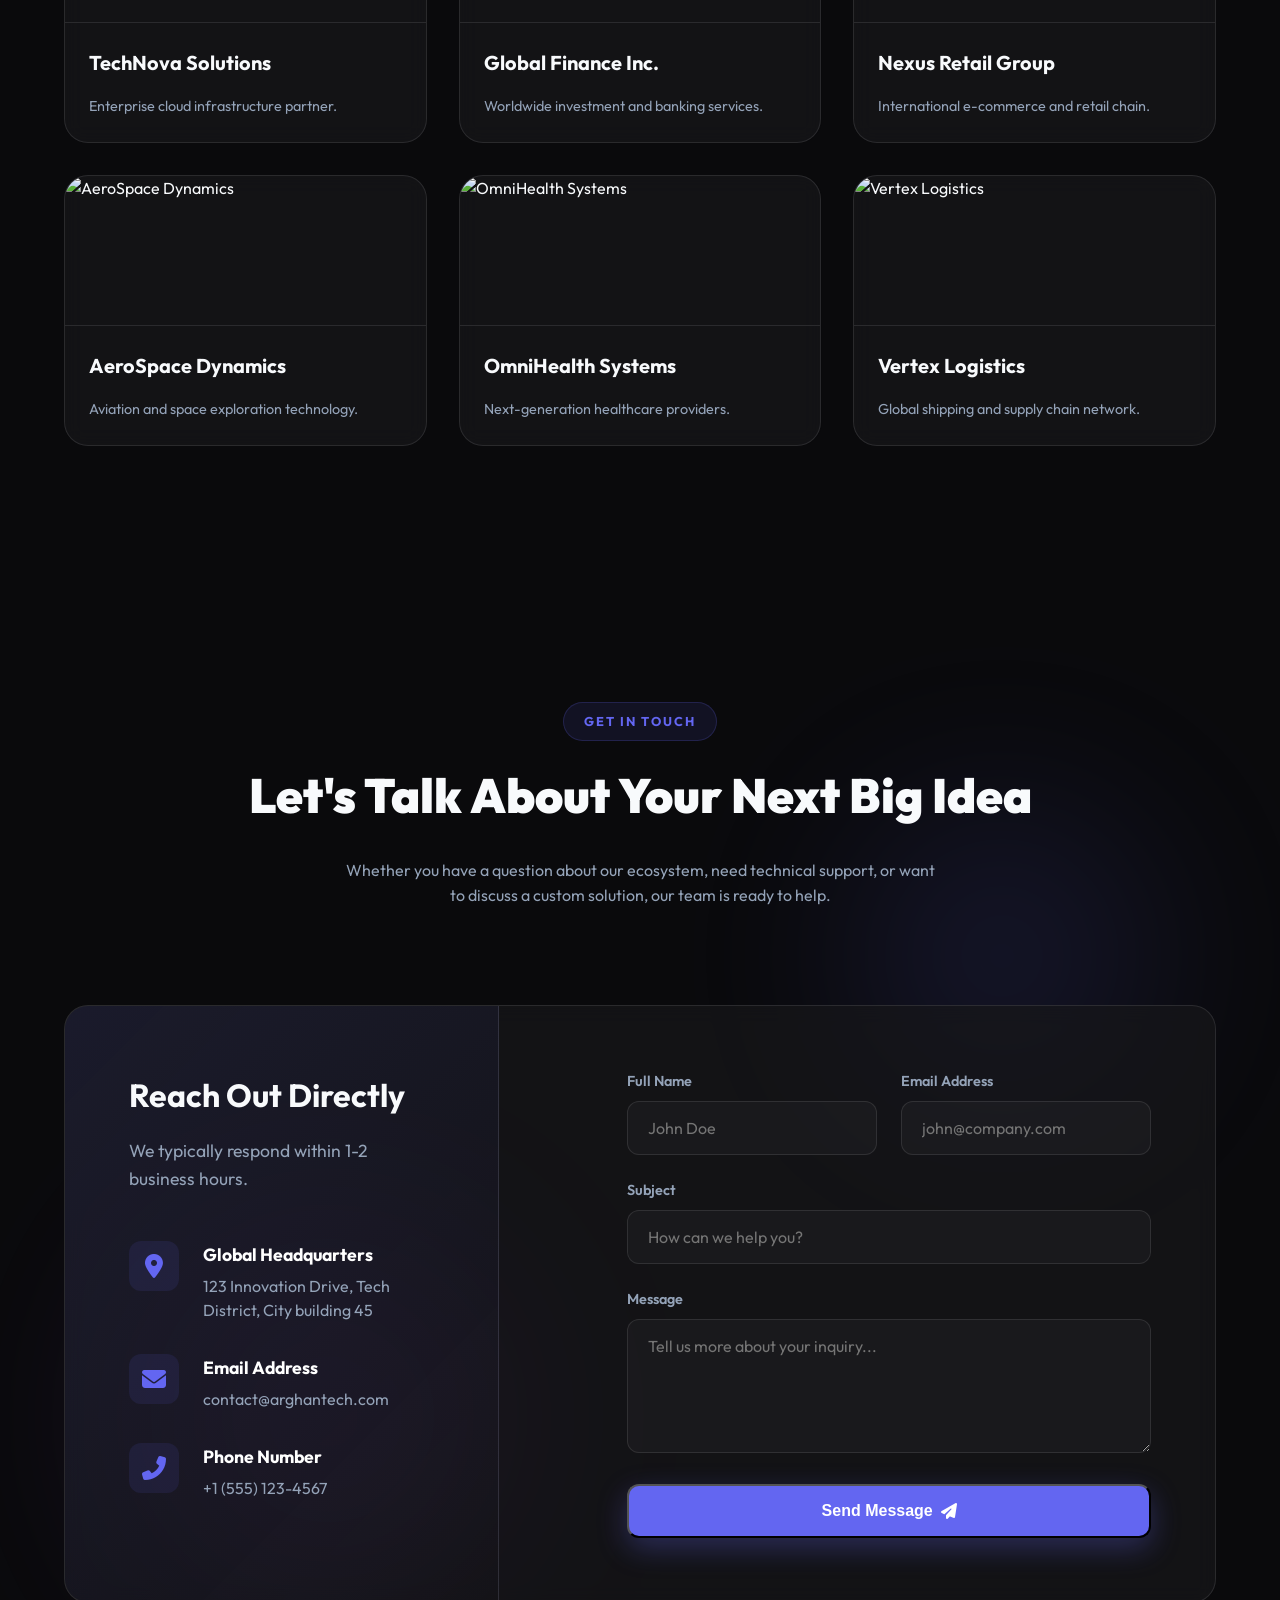
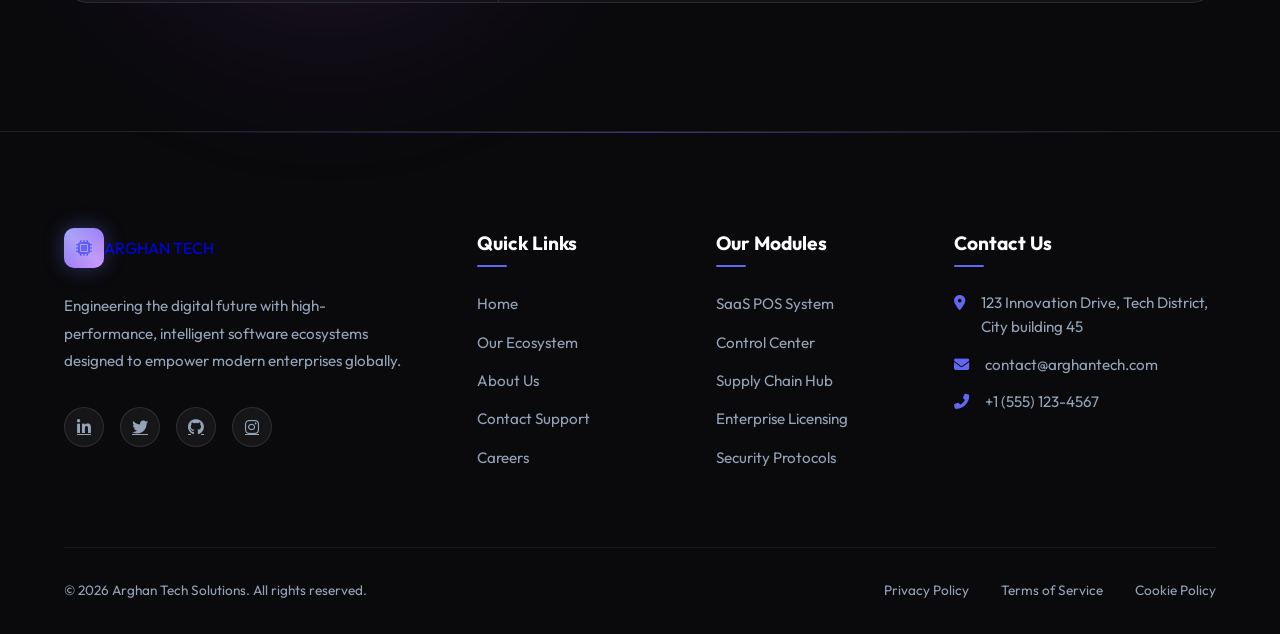
==== commit 527a0a5c: "Integrate official logo and finalize roadmap Phase 1 & 2" ====
--- a/index.html
+++ b/index.html
@@ -4,7 +4,31 @@
 <head>
     <meta charset="UTF-8">
     <meta name="viewport" content="width=device-width, initial-scale=1.0">
-    <title>ARGHAN TECH | Official Company Website</title>
+    <title>Arghan Tech | Engineering the Digital Future</title>
+
+    <!-- SEO Meta Tags -->
+    <meta name="description"
+        content="Arghan Tech provides high-end software solutions, POS systems, and enterprise control centers with a focus on scale, security, and next-gen intelligence.">
+    <meta name="keywords"
+        content="Software House, POS System, Enterprise Solutions, Arghan Tech, Web Development, AF Tech">
+    <meta name="author" content="Arghan Tech">
+    <meta name="theme-color" content="#6366f1">
+
+    <!-- Open Graph / Facebook / LinkedIn -->
+    <meta property="og:type" content="website">
+    <meta property="og:url" content="https://ZabihNajeeb.github.io/Arghan-Software-House/">
+    <meta property="og:title" content="Arghan Tech | Engineering the Digital Future">
+    <meta property="og:description"
+        content="Premium software engineering and digital transformation for global enterprises.">
+    <meta property="og:image" content="https://ZabihNajeeb.github.io/Arghan-Software-House/assets/arghand-dev.png">
+
+    <!-- Twitter -->
+    <meta property="twitter:card" content="summary_large_image">
+    <meta property="twitter:url" content="https://ZabihNajeeb.github.io/Arghan-Software-House/">
+    <meta property="twitter:title" content="Arghan Tech | Engineering the Digital Future">
+    <meta property="twitter:description"
+        content="Premium software engineering and digital transformation for global enterprises.">
+    <meta property="twitter:image" content="https://ZabihNajeeb.github.io/Arghan-Software-House/assets/arghand-dev.png">
     <!-- Fonts -->
     <link rel="preconnect" href="https://fonts.googleapis.com">
     <link rel="preconnect" href="https://fonts.gstatic.com" crossorigin>
@@ -27,16 +51,13 @@
     <nav id="navbar">
         <div class="container">
             <div class="nav-inner">
-                <a href="#" class="logo">
-                    <div class="logo-icon">
-                        <i class="fas fa-microchip"></i>
-                    </div>
-                    <span>ARGHAN TECH</span>
+                <a href="index.html" class="logo">
+                    <img src="assets/logo.png" alt="Arghan Tech Logo" class="logo-img">
                 </a>
                 <div class="nav-links">
-                    <a href="#hero">Home</a>
-                    <a href="#ecosystem">Ecosystem</a>
-                    <a href="#about">About</a>
+                    <a href="index.html#hero">Home</a>
+                    <a href="index.html#ecosystem">Ecosystem</a>
+                    <a href="about.html">About</a>
                     <a href="#contact">Contact</a>
                 </div>
                 <button class="hamburger" id="hamburger">
@@ -52,8 +73,8 @@
         <!-- Hero Background Image Full Width -->
         <div class="hero-bg-image"
             style="position: absolute; top: 0; left: 0; width: 100%; height: 100%; z-index: 0; overflow: hidden;">
-            <img src="assets/arghand-dev.jpg" alt="Background Developers"
-                style="width: 100%; height: 100%; object-fit: cover; opacity: 30%; filter: grayscale(80%) blur(1px);">
+            <img src="assets/arghand-dev.png" alt="Background Developers"
+                style="width: 100%; height: 100%; object-fit: cover; opacity: 0.4; filter: brightness(0.7) contrast(1.1) saturate(1.2);">
             <!-- Gradient Overlay -->
             <div
                 style="position: absolute; inset: 0; background: linear-gradient(to bottom, rgba(10, 10, 12, 0.6) 0%, rgba(10, 10, 12, 1) 100%);">
--- a/css/style.css
+++ b/css/style.css
@@ -13,7 +13,7 @@
     --text-secondary: #94a3b8;
     --glass-border: rgba(255, 255, 255, 0.1);
     --font-main: 'Outfit', sans-serif;
-    --orbit-radius: 160px;
+    --orbit-radius: 300px;
 }
 
 * {
@@ -61,13 +61,18 @@
 .logo {
     display: flex;
     align-items: center;
-    gap: 0.75rem;
-    font-size: 1.5rem;
-    font-weight: 900;
-    letter-spacing: -0.02em;
-    text-transform: uppercase;
     text-decoration: none;
-    color: white;
+}
+
+.logo-img {
+    height: 45px;
+    width: auto;
+    object-fit: contain;
+    transition: transform 0.3s ease;
+}
+
+.logo-img:hover {
+    transform: scale(1.05);
 }
 
 .logo-icon {
@@ -399,33 +404,44 @@
 /* --- Earth Core High-Fidelity Upgrade --- */
 .earth-container {
     position: absolute;
-    width: 220px;
-    height: 220px;
+    width: 440px;
+    height: 440px;
     top: 50%;
     left: 50%;
     transform: translate(-50%, -50%);
     z-index: 30;
-    perspective: 1000px;
+    opacity: 0.3;
 }
 
 .earth-sphere {
     position: absolute;
     inset: 0;
     border-radius: 50%;
-    background: radial-gradient(circle at 35% 35%, #6366f1 0%, #1e1b4b 60%, #0a0a0c 100%);
-    box-shadow: inset -30px -30px 60px rgba(0, 0, 0, 0.9),
-        inset 15px 15px 40px rgba(255, 255, 255, 0.1);
+    /* Dramatic day/night shading */
+    background: radial-gradient(circle at 35% 35%,
+            #6366f1 0%,
+            #1e1b4b 50%,
+            #0a0a0c 80%);
+    box-shadow: inset -20px -20px 50px rgba(0, 0, 0, 0.95),
+        inset 10px 10px 30px rgba(255, 255, 255, 0.15),
+        0 0 50px rgba(99, 102, 241, 0.3);
     overflow: hidden;
     transform-style: preserve-3d;
 }
 
-/* Realistic World Map Pattern - high fidelity blue marble */
-background-image: url('https://upload.wikimedia.org/wikipedia/commons/thumb/c/c3/Solarsystemscope_texture_2k_earth_daymap.jpg/2560px-Solarsystemscope_texture_2k_earth_daymap.jpg');
-background-size: 200% 100%;
-opacity: 0.8;
-mix-blend-mode: normal;
-filter: brightness(1.1) contrast(1.1) hue-rotate(-10deg);
-animation: rotateEarth 30s linear infinite;
+.earth-map {
+    position: absolute;
+    top: 0;
+    left: 0;
+    width: 200%;
+    height: 100%;
+    /* Realistic World Map Pattern - high fidelity blue marble */
+    background-image: url('https://upload.wikimedia.org/wikipedia/commons/thumb/c/c3/Solarsystemscope_texture_2k_earth_daymap.jpg/2560px-Solarsystemscope_texture_2k_earth_daymap.jpg');
+    background-size: 200% 100%;
+    opacity: 0.85;
+    mix-blend-mode: normal;
+    filter: brightness(1.2) contrast(1.1) hue-rotate(-5deg);
+    animation: rotateEarth 10s linear infinite;
 }
 
 .earth-clouds {
@@ -453,7 +469,7 @@
 
 .earth-atmosphere {
     position: absolute;
-    inset: -25px;
+    inset: -50px;
     border-radius: 50%;
     background: radial-gradient(circle, rgba(99, 102, 241, 0.15) 50%, transparent 70%);
     box-shadow: 0 0 70px rgba(79, 70, 229, 0.5), inset 0 0 30px rgba(79, 70, 229, 0.3);
@@ -464,7 +480,7 @@
 
 .earth-glow {
     position: absolute;
-    inset: -60px;
+    inset: -120px;
     border-radius: 50%;
     background: radial-gradient(circle, rgba(99, 102, 241, 0.1) 0%, rgba(79, 70, 229, 0.05) 50%, transparent 70%);
     filter: blur(40px);
@@ -922,31 +938,72 @@
 
 @keyframes orbit1 {
     0% {
-        transform: rotate(0deg) translateX(var(--orbit-radius)) rotate(0deg);
-    }
-
-    100% {
-        transform: rotate(360deg) translateX(var(--orbit-radius)) rotate(-360deg);
+        transform: rotateX(25deg) rotateY(0deg) translateX(var(--orbit-radius)) translateZ(10px) rotateY(0deg) rotateX(-25deg);
+        z-index: 45;
+        /* Front */
+    }
+
+    50% {
+        transform: rotateX(25deg) rotateY(180deg) translateX(var(--orbit-radius)) translateZ(-10px) rotateY(-180deg) rotateX(-25deg);
+        z-index: 25;
+        /* Behind */
+    }
+
+    100% {
+        transform: rotateX(25deg) rotateY(360deg) translateX(var(--orbit-radius)) translateZ(10px) rotateY(-360deg) rotateX(-25deg);
+        z-index: 45;
+        /* Front */
     }
 }
 
 @keyframes orbit2 {
     0% {
-        transform: rotate(90deg) translateX(var(--orbit-radius)) rotate(-90deg);
-    }
-
-    100% {
-        transform: rotate(450deg) translateX(var(--orbit-radius)) rotate(-450deg);
+        transform: rotateX(-35deg) rotateY(90deg) translateX(var(--orbit-radius)) translateZ(10px) rotateY(-90deg) rotateX(35deg);
+        z-index: 45;
+    }
+
+    50% {
+        transform: rotateX(-35deg) rotateY(270deg) translateX(var(--orbit-radius)) translateZ(-10px) rotateY(-270deg) rotateX(35deg);
+        z-index: 25;
+    }
+
+    100% {
+        transform: rotateX(-35deg) rotateY(450deg) translateX(var(--orbit-radius)) translateZ(10px) rotateY(-450deg) rotateX(35deg);
+        z-index: 45;
     }
 }
 
 @keyframes orbit3 {
     0% {
-        transform: rotate(180deg) translateX(var(--orbit-radius)) rotate(-180deg);
-    }
-
-    100% {
-        transform: rotate(540deg) translateX(var(--orbit-radius)) rotate(-540deg);
+        transform: rotateX(15deg) rotateY(180deg) translateX(var(--orbit-radius)) translateZ(10px) rotateY(-180deg) rotateX(-15deg);
+        z-index: 45;
+    }
+
+    50% {
+        transform: rotateX(15deg) rotateY(360deg) translateX(var(--orbit-radius)) translateZ(-10px) rotateY(-360deg) rotateX(-15deg);
+        z-index: 25;
+    }
+
+    100% {
+        transform: rotateX(15deg) rotateY(540deg) translateX(var(--orbit-radius)) translateZ(10px) rotateY(-540deg) rotateX(-15deg);
+        z-index: 45;
+    }
+}
+
+@keyframes orbit4 {
+    0% {
+        transform: rotateX(-50deg) rotateY(270deg) translateX(var(--orbit-radius)) translateZ(10px) rotateY(-270deg) rotateX(50deg);
+        z-index: 45;
+    }
+
+    50% {
+        transform: rotateX(-50deg) rotateY(450deg) translateX(var(--orbit-radius)) translateZ(-10px) rotateY(-450deg) rotateX(50deg);
+        z-index: 25;
+    }
+
+    100% {
+        transform: rotateX(-50deg) rotateY(630deg) translateX(var(--orbit-radius)) translateZ(10px) rotateY(-630deg) rotateX(50deg);
+        z-index: 45;
     }
 }
 
@@ -982,6 +1039,7 @@
     margin-bottom: 2rem;
     background: linear-gradient(to right, #fff, #94a3b8);
     -webkit-background-clip: text;
+    background-clip: text;
     -webkit-text-fill-color: transparent;
     animation: fadeInUp 1s ease 0.2s both;
 }
@@ -1089,6 +1147,63 @@
     font-size: 3rem;
     font-weight: 900;
     margin-bottom: 1.5rem;
+}
+
+/* --- Utility Classes --- */
+.grid {
+    display: grid;
+    gap: 2rem;
+}
+
+.col-2 {
+    grid-template-columns: 1fr 1fr;
+}
+
+@media (max-width: 968px) {
+    .col-2 {
+        grid-template-columns: 1fr;
+    }
+}
+
+.align-center {
+    align-items: center;
+}
+
+.section {
+    padding: 8rem 1.5rem;
+    position: relative;
+    z-index: 10;
+}
+
+/* --- Page Header (Landing Pages) --- */
+.page-header {
+    padding: 180px 1.5rem 100px;
+    text-align: center;
+    background: linear-gradient(to bottom, rgba(10, 10, 12, 0) 0%, var(--bg-dark) 100%);
+    position: relative;
+    z-index: 10;
+}
+
+.page-header h1 {
+    font-size: 4rem;
+    margin-bottom: 1.5rem;
+    background: linear-gradient(to right, #fff, var(--accent-indigo));
+    -webkit-background-clip: text;
+    background-clip: text;
+    -webkit-text-fill-color: transparent;
+}
+
+.page-header p {
+    color: var(--text-secondary);
+    font-size: 1.25rem;
+    max-width: 700px;
+    margin: 0 auto;
+}
+
+@media (max-width: 768px) {
+    .page-header h1 {
+        font-size: 2.5rem;
+    }
 }
 
 .grid {
@@ -1671,7 +1786,8 @@
 
 @media (max-width: 480px) {
     :root {
-        --orbit-radius: 188px;
+        --orbit-radius: 320px;
+        /* Scaled to fit icons comfortably */
     }
 
     .hero h1 {
@@ -1694,7 +1810,8 @@
 
     .hero-visual {
         transform: scale(0.4);
-        margin-top: 1rem;
+        /* Balanced scale for 440px Earth + 320px Orbit */
+        margin-top: 2rem;
     }
 
     .tech-core {
